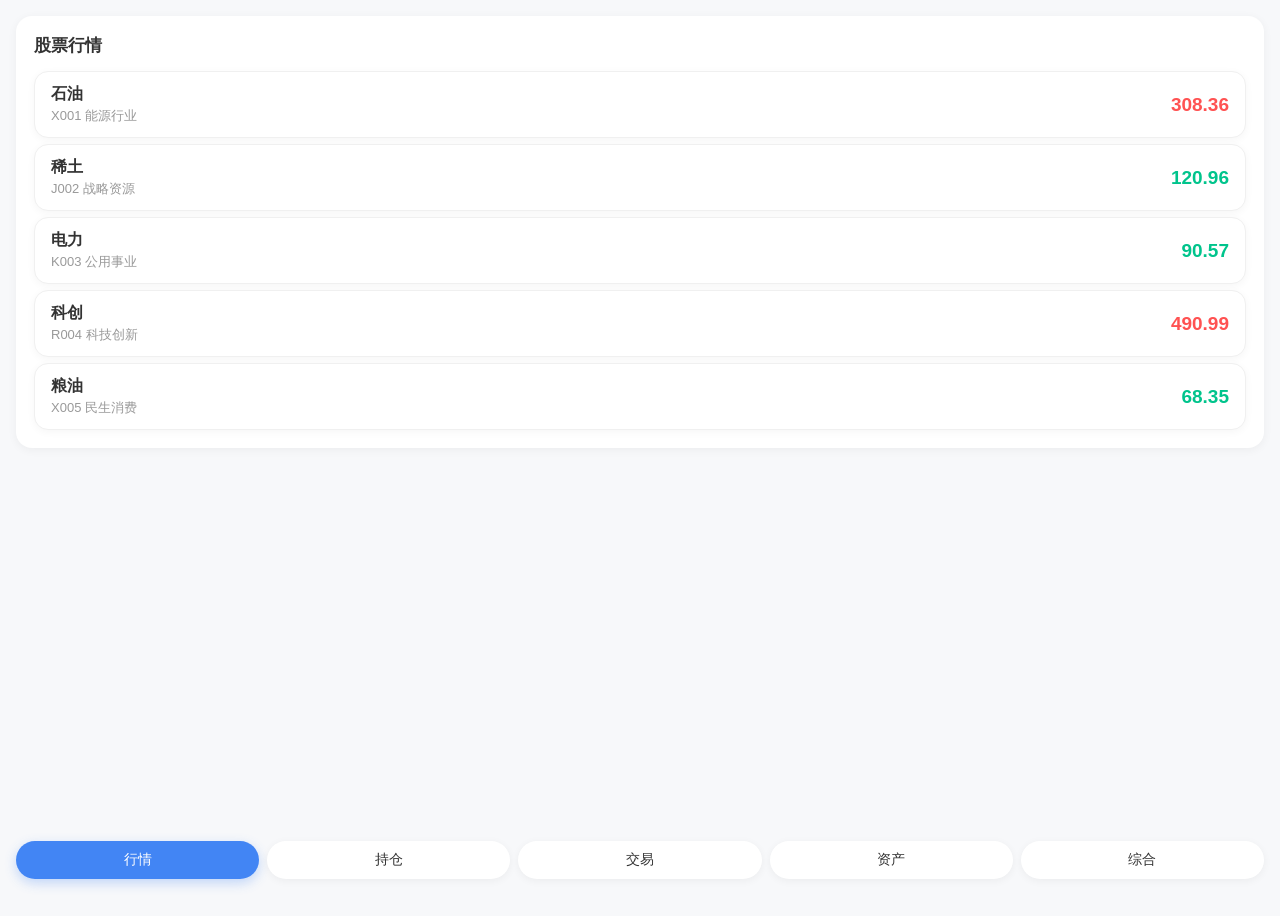
==== game2.html @ 8ae8e082 "Add files via upload" ====
<!DOCTYPE html>
<html lang="zh-CN">
<head>
    <meta charset="UTF-8">
    <meta name="viewport" content="width=device-width, initial-scale=1.0, maximum-scale=1.0, user-scalable=no">
    <title>金融模拟器 · 资产卡片版</title>
    <style>
        /* 全局样式重置和字体设置 */
        * {
            margin: 0;
            padding: 0;
            box-sizing: border-box;
            font-family: -apple-system, BlinkMacSystemFont, "PingFang SC", "Hiragino Sans GB", "Microsoft YaHei", "Segoe UI", Roboto, Helvetica, Arial, sans-serif;
        }

        /* 响应式字体根基：适配手机/平板/PC */
        html {
            font-size: clamp(14px, 3.8vw, 17px);
        }

        body {
            background: #f7f8fa;
            padding-bottom: 80px; /* 为底部导航留出空间 */
            -webkit-text-size-adjust: 100%; /* 防止旋转后字体自动放大 */
            text-size-adjust: 100%;
        }

        /* 页面容器：每个页面默认隐藏，通过active类显示 */
        .page {
            display: none;
            padding: 0;
            min-height: calc(100vh - 80px);
        }
        .page.active {
            display: block;
        }

        /* ---------- 交易页面样式 ---------- */
        .trade-container {
            display: flex;
            flex-direction: column;
            height: 100%;
            position: relative;
        }

        /* 顶部信息栏 */
        .top-bar {
            background: #ffffff;
            padding: 12px 16px;
            border-bottom: 1px solid #f0f0f0;
        }
        .price-row {
            display: flex;
            align-items: baseline;
            gap: 8px;
            margin-bottom: 8px;
        }
        .stock-name {
            font-size: clamp(14px, 4vw, 17px);
            font-weight: 600;
            color: #333;
        }
        .current-price {
            font-size: clamp(22px, 6.5vw, 30px);
            font-weight: 700;
        }
        .up {
            color: #00c48c; /* 上涨绿色 */
        }
        .down {
            color: #ff5252; /* 下跌红色 */
        }
        .change {
            font-size: clamp(16px, 4.5vw, 21px);
            font-weight: 600;
            margin-left: auto;
        }

        /* 2分钟K线切换按钮（圆形） */
        .time-toggle {
            position: absolute;
            top: 70px;
            right: 16px;
            width: 32px;
            height: 32px;
            border-radius: 50%;
            background: #f0f0f0;
            display: flex;
            align-items: center;
            justify-content: center;
            font-size: 11px;
            font-weight: 600;
            color: #333;
            cursor: pointer;
            border: 1px solid #ddd;
            box-shadow: 0 2px 4px rgba(0,0,0,0.1);
            z-index: 30;
        }
        .time-toggle.active {
            background: #4285f4;
            color: white;
            border-color: #4285f4;
        }

        /* K线图表区域 */
        .chart-area {
            flex: 1;
            background: #ffffff;
            padding: 8px 4px 4px 4px;
            min-height: 220px;
            position: relative;
        }
        .price-chart {
            height: 100%;
            width: 100%;
            position: relative;
        }
        .tooltip {
            position: absolute;
            background: rgba(0, 0, 0, 0.85);
            color: #fff;
            padding: 6px 10px;
            border-radius: 6px;
            font-size: 12px;
            pointer-events: none;
            z-index: 20;
            display: none;
            line-height: 1.5;
            white-space: nowrap;
        }

        /* 交易区（按钮、输入等） */
        .trade-area {
            display: flex;
            background: #ffffff;
            border-top: 1px solid #f0f0f0;
        }
        .trade-left {
            flex: 1;
            padding: 16px 12px;
        }

        /* 方向按钮（做多/做空） */
        .direction-buttons {
            display: flex;
            gap: 8px;
            margin-bottom: 16px;
        }
        .dir-btn {
            flex: 1;
            padding: 10px;
            border-radius: 8px;
            border: 1px solid #f0f0f0;
            background: #f7f8fa;
            font-size: clamp(14px, 4vw, 17px);
            font-weight: 600;
            color: #666;
            cursor: pointer;
            transition: 0.2s;
        }
        .dir-btn.active[data-dir="long"] {
            background: #00c48c; /* 做多绿色 */
            color: #ffffff;
            border-color: #00c48c;
        }
        .dir-btn.active[data-dir="short"] {
            background: #ff5252; /* 做空红色 */
            color: #ffffff;
            border-color: #ff5252;
        }

        /* 数量输入行：包含输入卡片和杠杆卡片 */
        .quantity-row {
            display: flex;
            gap: 8px;
            margin-bottom: 6px;
        }
        .input-card, .leverage-card {
            background: #f7f8fa;
            border-radius: 8px;
            padding: 8px 12px;
            border: 1px solid #f0f0f0;
        }
        .input-card {
            flex: 3;
        }
        .leverage-card {
            flex: 1;
            display: flex;
            flex-direction: column;
            align-items: center;
            justify-content: center;
            padding: 6px 8px;
        }
        .quantity-input {
            width: 100%;
            padding: 4px 0;
            border: none;
            background: transparent;
            text-align: center;
            font-size: clamp(14px, 4vw, 17px);
            outline: none;
        }
        .leverage-btn {
            width: 100%;
            text-align: center;
            font-size: clamp(14px, 4vw, 17px);
            font-weight: 600;
            color: #333;
            cursor: pointer;
            padding: 2px 0;
        }
        .leverage-btn:hover {
            background: rgba(0,0,0,0.05);
            border-radius: 4px;
        }
        .leverage-label {
            font-size: clamp(10px, 2.8vw, 13px);
            color: #666;
            margin-top: 2px;
        }

        /* 快速百分比按钮（25%、50%等） */
        .quick-buttons {
            display: flex;
            gap: 8px;
            margin-bottom: 16px;
        }
        .quick-btn {
            flex: 1;
            padding: 8px;
            border-radius: 8px;
            border: 1px solid #f0f0f0;
            background: #f7f8fa;
            font-size: clamp(12px, 3.5vw, 15px);
            color: #666;
            cursor: pointer;
            transition: 0.2s;
        }
        .quick-btn.active[data-percent="25"] {
            background: #4285f4;
            color: white;
            border-color: #4285f4;
        }
        .quick-btn.active[data-percent="50"] {
            background: #ffffb3; /* 浅黄色 */
            color: #333;
            border-color: #ffffb3;
        }
        .quick-btn.active[data-percent="75"] {
            background: #ff9800;
            color: white;
            border-color: #ff9800;
        }
        .quick-btn.active[data-percent="100"] {
            background: #ea4335;
            color: white;
            border-color: #ea4335;
        }

        /* 保证金信息 */
        .margin-info {
            font-size: clamp(12px, 3.5vw, 15px);
            color: #666;
            margin-bottom: 16px;
        }

        /* 可用资金显示 */
        .available-funds {
            font-size: clamp(11px, 3vw, 13px);
            color: #666;
            margin-bottom: 12px;
            margin-top: 0;
        }

        /* 开仓和平仓按钮组 */
        .action-buttons {
            display: flex;
            gap: 8px;
        }
        .open-btn, .close-btn {
            flex: 1;
            padding: 14px;
            border-radius: 8px;
            font-size: clamp(15px, 4.5vw, 19px);
            font-weight: 600;
            cursor: pointer;
            border: none;
        }
        .open-btn {
            background: #ff5252;
            color: #ffffff;
        }
        .close-btn {
            background: #f0f0f0;
            color: #333;
            border: 1px solid #ddd;
        }
        .close-btn:hover {
            background: #e0e0e0;
        }

        /* ---------- 底部导航栏 ---------- */
        .bottom-nav {
            position: fixed;
            bottom: 0; left: 0; right: 0;
            height: 80px;
            background: transparent;
            display: flex;
            justify-content: space-around;
            align-items: center;
            padding: 8px 12px;
            z-index: 999;
        }
        .nav-item {
            font-size: clamp(11px, 3vw, 14px);
            color: #333;
            text-align: center;
            cursor: pointer;
            padding: 10px 12px;
            background: #ffffff;
            border-radius: 20px;
            box-shadow: 0 2px 8px rgba(0, 0, 0, 0.05);
            flex: 1;
            margin: 0 4px;
            transition: all 0.2s;
            font-weight: 500;
            position: relative;
            -webkit-tap-highlight-color: transparent; /* 移除移动端点击高亮 */
        }
        .nav-item:active {
            background: #ffffff;
            color: #333;
            box-shadow: 0 2px 8px rgba(0, 0, 0, 0.1);
        }
        .nav-item.active {
            background: #4285f4;
            color: white;
            box-shadow: 0 4px 12px rgba(66, 133, 244, 0.3);
        }
        .nav-item.active:active {
            background: #4285f4;
            color: white;
        }

        /* 爆仓徽章（红底白字） */
        .liquidation-badge {
            position: absolute;
            top: 0;
            right: 4px;
            background-color: #ff3b30;
            color: white;
            font-size: 10px;
            font-weight: 600;
            min-width: 18px;
            height: 18px;
            border-radius: 18px;
            display: flex;
            align-items: center;
            justify-content: center;
            padding: 0 4px;
            box-shadow: 0 2px 4px rgba(0,0,0,0.2);
            z-index: 1000;
        }

        /* 保证金率（蓝色文字） */
        .margin-rate {
            color: #4285f4;
            font-weight: 600;
        }

        /* 单个平仓按钮（持仓页） */
        .single-close-btn {
            width: 100%;
            padding: 8px;
            margin-top: 8px;
            border-radius: 6px;
            background: #f0f0f0;
            border: 1px solid #ddd;
            font-size: clamp(12px, 3.5vw, 15px);
            font-weight: 500;
            color: #333;
            cursor: pointer;
        }
        .single-close-btn:hover {
            background: #e0e0e0;
        }

        /* ---------- K线图样式 ---------- */
        .candle-up {
            fill: #00c48c; /* 阳线绿色实心 */
            stroke: #00c48c;
            stroke-width: 1;
        }
        .candle-down {
            fill: #ff5252; /* 阴线红色实心 */
            stroke: #ff5252;
            stroke-width: 1;
        }
        .candle-shadow {
            stroke: #666;
            stroke-width: 1;
        }
        .axis-line {
            stroke: #aaa;
            stroke-width: 1;
        }
        .axis-text {
            font-size: 9px;
            fill: #666;
        }
        .current-price-line {
            stroke: #4285f4;
            stroke-width: 1.5;
            stroke-dasharray: 5,3;
        }
        .current-price-label {
            font-size: 10px;
            fill: #4285f4;
            font-weight: 600;
        }

        /* ---------- 通用卡片样式 ---------- */
        .card {
            background: #ffffff;
            border-radius: 16px;
            padding: 18px;
            margin: 12px 16px;
            box-shadow: 0 2px 10px rgba(0, 0, 0, 0.05);
        }
        #page-market .card {
            margin: 16px;
        }

        /* 行情页面股票列表 */
        .stock-stack {
            display: flex;
            flex-direction: column;
            gap: 6px;
        }
        .stock-item-stack {
            width: 100%;
            background: #ffffff;
            border-radius: 14px;
            padding: 12px 16px;
            display: flex;
            justify-content: space-between;
            align-items: center;
            box-shadow: 0 2px 8px rgba(0, 0, 0, 0.04);
            border: 1px solid #f0f0f0;
            cursor: pointer;
        }
        .stock-item-stack.active {
            background: #e8f3ff;
            border-color: #4285f4;
        }
        .stock-info-left {
            display: flex;
            flex-direction: column;
            gap: 2px;
        }
        .stock-name {
            font-size: clamp(13px, 3.8vw, 16px);
            font-weight: 600;
            color: #333;
        }
        .stock-desc {
            font-size: clamp(10px, 2.8vw, 13px);
            color: #999;
        }
        .stock-item-stack.active .stock-name,
        .stock-item-stack.active .stock-desc {
            color: #4285f4;
        }
        .stock-price {
            font-size: clamp(15px, 4.5vw, 19px);
            font-weight: 700;
        }

        /* 通用卡片标题 */
        .card-title {
            font-size: clamp(14px, 4vw, 17px);
            font-weight: 600;
            margin-bottom: 14px;
            color: #333;
        }

        /* 资产页面原有行样式（可能被新布局覆盖，保留兼容） */
        .row {
            display: flex;
            justify-content: space-between;
            margin-bottom: 10px;
        }
        .label {
            color: #666;
            font-size: clamp(12px, 3.5vw, 15px);
        }
        .value {
            font-size: clamp(15px, 4.5vw, 19px);
            font-weight: 700;
            color: #333;
        }

        /* 图表容器 */
        .chart-box {
            height: 180px;
            margin-top: 10px;
            position: relative;
        }

        /* 历史记录条目（持仓页、交易历史） */
        .history-item {
            padding: 12px 0;
            border-bottom: 1px solid #f0f0f0;
            font-size: clamp(12px, 3.5vw, 15px);
        }
        .history-row {
            display: flex;
            justify-content: space-between;
        }
        .chart-line {
            stroke: #4285f4;
            stroke-width: 2;
            fill: none;
        }

        /* ---------- 资产卡片新布局（2x2网格） ---------- */
        .asset-grid {
            display: grid;
            grid-template-columns: 1fr 1fr 1fr;
            gap: 10px;
        }
        .asset-item {
            text-align: center;
        }
        .asset-label {
            font-size: clamp(12px, 3.2vw, 15px);
            color: #666;
            margin-bottom: 4px;
        }
        .asset-amount {
            font-size: clamp(13px, 3.8vw, 17px); /* 默认，下面通过ID单独调整 */
            font-weight: 700;
        }
        /* 单独调整四个数值的字体大小 */
        #total-asset {
            font-size: clamp(15px, 4.5vw, 20px); /* 总资产 */
        }
        #position-profit,
        #available-balance {
            font-size: clamp(12px, 3.5vw, 16px); /* 小值 */
        }

        .top-left {
            text-align: left;
        }
        .top-right {
            text-align: center;
        }
        .bottom-left {
            grid-column: 1 / 2;
            grid-row: 2 / 3;
            text-align: left;
        }
        .bottom-right {
            grid-column: 2 / 3;
            grid-row: 2 / 3;
            text-align: right;
        }

        /* ---------- 综合页面新布局 ---------- */
        #function-main {
            padding: 12px 16px 16px;
        }
        .fn-section-label {
            font-size: clamp(11px, 3vw, 13px);
            font-weight: 600;
            color: #999;
            letter-spacing: 0.05em;
            text-transform: uppercase;
            margin: 16px 0 8px;
        }
        .fn-section-label:first-child {
            margin-top: 4px;
        }
        .fn-row {
            display: grid;
            gap: 10px;
            margin-bottom: 4px;
        }
        .fn-row-2 { grid-template-columns: 1fr 1fr; }
        .fn-row-3 { grid-template-columns: 1fr 1fr 1fr; }
        .fn-row-1 { grid-template-columns: 1fr; }

        .fn-card {
            background: #ffffff;
            border-radius: 14px;
            padding: 14px 10px 12px;
            text-align: center;
            border: 1px solid #f0f0f0;
            cursor: pointer;
            transition: all 0.18s;
            box-shadow: 0 2px 8px rgba(0,0,0,0.04);
        }
        .fn-card:active {
            transform: scale(0.96);
            box-shadow: 0 1px 4px rgba(0,0,0,0.08);
        }
        .fn-card-wide {
            padding: 16px 14px;
        }
        .fn-card-dev {
            opacity: 0.45;
        }
        .fn-icon {
            font-size: clamp(22px, 6vw, 28px);
            margin-bottom: 6px;
            line-height: 1;
        }
        .fn-card-wide .fn-icon {
            font-size: clamp(26px, 7vw, 32px);
            margin-bottom: 8px;
        }
        .fn-name {
            font-size: clamp(12px, 3.5vw, 15px);
            font-weight: 700;
            color: #222;
            margin-bottom: 3px;
        }
        .fn-card-wide .fn-name {
            font-size: clamp(14px, 4vw, 17px);
        }
        .fn-desc {
            font-size: clamp(10px, 2.6vw, 12px);
            color: #aaa;
            line-height: 1.3;
        }
        .fn-card-wide .fn-desc {
            font-size: clamp(11px, 2.8vw, 13px);
        }

        /* 子页面通用 */
        .sub-page {
            animation: fadeIn 0.18s ease;
        }
        @keyframes fadeIn {
            from { opacity: 0; transform: translateY(6px); }
            to   { opacity: 1; transform: translateY(0); }
        }
        .sub-header {
            display: flex;
            align-items: center;
            padding: 14px 16px 12px;
            border-bottom: 1px solid #f0f0f0;
            background: #fff;
            position: sticky;
            top: 0;
            z-index: 10;
        }
        .back-btn {
            background: #f7f8fa;
            border: 1px solid #e8e8e8;
            border-radius: 20px;
            padding: 6px 14px;
            font-size: clamp(12px, 3.2vw, 14px);
            color: #444;
            cursor: pointer;
            margin-right: 12px;
            white-space: nowrap;
        }
        .sub-title {
            font-size: clamp(14px, 4vw, 17px);
            font-weight: 700;
            color: #222;
        }

        /* ---------- 止盈止损订单列表 ---------- */
        .sl-order-item {
            padding: 12px 0;
            border-bottom: 1px solid #f5f5f5;
            font-size: clamp(12px, 3.2vw, 14px);
        }
        .sl-order-item:last-child { border-bottom: none; }

        /* ---------- 成就列表 ---------- */
        .achievement-item {
            display: flex;
            align-items: center;
            gap: 14px;
            padding: 14px 16px;
            background: #fff;
            border-radius: 14px;
            margin-bottom: 10px;
            box-shadow: 0 2px 8px rgba(0,0,0,0.04);
            border: 1px solid #f0f0f0;
        }
        .achievement-item.unlocked {
            border-color: #ffd700;
            background: linear-gradient(135deg, #fffdf0 0%, #fff 100%);
        }
        .achievement-icon {
            font-size: clamp(26px, 7vw, 32px);
            flex-shrink: 0;
            filter: grayscale(1);
            opacity: 0.35;
        }
        .achievement-item.unlocked .achievement-icon {
            filter: none;
            opacity: 1;
        }
        .achievement-info { flex: 1; min-width: 0; }
        .achievement-name {
            font-size: clamp(13px, 3.8vw, 16px);
            font-weight: 700;
            color: #333;
            margin-bottom: 3px;
        }
        .achievement-item.unlocked .achievement-name { color: #b8860b; }
        .achievement-desc {
            font-size: clamp(11px, 2.8vw, 13px);
            color: #999;
        }
        .achievement-badge {
            font-size: clamp(10px, 2.6vw, 12px);
            padding: 3px 8px;
            border-radius: 20px;
            background: #f0f0f0;
            color: #999;
            white-space: nowrap;
            flex-shrink: 0;
        }
        .achievement-item.unlocked .achievement-badge {
            background: #ffd700;
            color: #7a5a00;
        }

        /* ---------- 里程碑列表 ---------- */
        .milestone-item {
            display: flex;
            justify-content: space-between;
            align-items: center;
            padding: 10px 0;
            border-bottom: 1px solid #f5f5f5;
            font-size: clamp(12px, 3.2vw, 14px);
        }
        .milestone-item:last-child { border-bottom: none; }

        /* ---------- 房产卡片样式 ---------- */
        .property-cards {
            display: flex;
            flex-wrap: wrap;
            gap: 12px;
            justify-content: center;
        }
        .property-card {
            background: #ffffff;
            border-radius: 16px;
            padding: 16px;
            box-shadow: 0 2px 10px rgba(0, 0, 0, 0.05);
            flex: 1 1 200px;
            min-width: 180px;
            border: 1px solid #f0f0f0;
        }
        .property-name {
            font-size: clamp(15px, 4.2vw, 18px);
            font-weight: 600;
            margin-bottom: 8px;
        }
        .property-price {
            font-size: clamp(13px, 3.8vw, 16px);
            color: #333;
            margin-bottom: 4px;
        }
        .property-down {
            font-size: clamp(12px, 3.2vw, 14px);
            color: #666;
            margin-bottom: 8px;
        }
        .property-detail {
            font-size: clamp(11px, 2.8vw, 13px);
            color: #999;
            margin-bottom: 12px;
        }
        .property-buttons {
            display: flex;
            gap: 8px;
            margin-top: 8px;
            flex-wrap: wrap;
        }
        .btn {
            padding: 8px 12px;
            border-radius: 8px;
            border: none;
            font-size: clamp(12px, 3.5vw, 15px);
            font-weight: 500;
            cursor: pointer;
            background: #f0f0f0;
            color: #333;
            flex: 1 1 auto;
        }
        .btn-primary {
            background: #4285f4;
            color: white;
        }
        .btn-success {
            background: #00c48c;
            color: white;
        }
        .btn-warning {
            background: #ff9800;
            color: white;
        }
        .btn-danger {
            background: #ff5252;
            color: white;
        }
        .btn:disabled {
            opacity: 0.5;
            cursor: not-allowed;
        }
        .status-text {
            font-size: 12px;
            margin-top: 8px;
            padding: 4px 0;
        }
        .overdue-badge {
            color: #ff5252;
            font-weight: 600;
        }

        /* 兑换码样式 */
        .redeem-container {
            padding: 20px;
            text-align: center;
        }
        .redeem-input {
            width: 100%;
            max-width: 300px;
            padding: 12px;
            margin: 10px auto;
            border: 1px solid #f0f0f0;
            border-radius: 8px;
            font-size: clamp(14px, 4vw, 17px);
        }
        .redeem-button {
            padding: 12px 24px;
            background: #4285f4;
            color: white;
            border: none;
            border-radius: 8px;
            font-size: clamp(14px, 4vw, 17px);
            cursor: pointer;
        }
        .redeem-message {
            margin-top: 16px;
            font-size: clamp(12px, 3.2vw, 15px);
            min-height: 20px;
        }


        .news-item {
            padding: 12px 0;
            border-bottom: 1px solid #f5f5f5;
        }
        .news-item:last-child { border-bottom: none; }
        .news-tag {
            display: inline-block;
            padding: 2px 8px;
            border-radius: 10px;
            font-size: clamp(10px,2.6vw,12px);
            font-weight: 600;
            margin-right: 6px;
        }
        .news-tag-bull { background:#e6f9f1; color:#00a870; }
        .news-tag-bear { background:#fff0f0; color:#ff3b30; }
        .news-tag-swan { background:#1a1a2e; color:#e0c060; }

        /* ---------- 内幕消息 ---------- */
        /* ---------- 贷款选项 ---------- */
        .loan-option {
            display:flex;
            justify-content:space-between;
            align-items:center;
            background:#f7f8fa;
            border:1px solid #f0f0f0;
            border-radius:12px;
            padding:12px 14px;
        }

        @keyframes futBlink { from{opacity:1} to{opacity:0.3} }
    </style>
</head>
<body>

<!-- ==================== 行情页面 ==================== -->
<div class="page active" id="page-market">
    <div class="card">
        <div class="card-title">股票行情</div>
        <div class="stock-stack" id="stock-list"></div> <!-- 动态填充股票列表 -->
    </div>
</div>

<!-- ==================== 交易页面 ==================== -->
<div class="page" id="page-trade">
    <div class="trade-container">
        <div class="top-bar">
            <div class="price-row">
                <span class="stock-name" id="trade-stock-name">星途科技</span>
                <span class="current-price" id="trade-current-price" style="font-size:clamp(14px,4vw,18px);">868.88</span>
                <span class="change" id="trade-change">-0.00%</span>
            </div>

            <div class="time-toggle" id="time-toggle">2m</div>
        </div>
        <div class="chart-area" style="position:relative;">
            <div class="price-chart">
                <svg width="100%" height="100%" viewBox="0 0 380 220" preserveAspectRatio="none">
                    <g id="candles"></g>
                </svg>
                <div class="tooltip" id="tooltip"></div>
            </div>
            <div id="danmu-layer" style="position:absolute;top:0;left:0;width:100%;height:100%;overflow:hidden;pointer-events:none;z-index:15;"></div>
        </div>
        <div class="trade-area">
            <div class="trade-left">
                <!-- 三个 Tab -->
                <div style="display:flex;gap:0;margin-bottom:12px;background:#f7f8fa;border-radius:10px;padding:3px;">
                    <div class="order-tab active" data-tab="market" style="flex:1;text-align:center;padding:7px 4px;border-radius:8px;font-size:clamp(12px,3.2vw,14px);font-weight:600;color:#888;cursor:pointer;">现价单</div>
                    <div class="order-tab" data-tab="limit" style="flex:1;text-align:center;padding:7px 4px;border-radius:8px;font-size:clamp(12px,3.2vw,14px);font-weight:600;color:#888;cursor:pointer;">限价单</div>
                    <div class="order-tab" data-tab="futures" style="flex:1;text-align:center;padding:7px 4px;border-radius:8px;font-size:clamp(12px,3.2vw,14px);font-weight:600;color:#888;cursor:pointer;">期货合约</div>
                </div>

                <!-- 现价单（现货）面板 -->
                <div class="order-panel" id="panel-market">
                    <div class="available-funds">可用资金: <span id="available-funds">10000.00</span></div>
                    <div class="available-funds" style="margin-top:2px;">持有: <span id="spot-holding">0</span> 股 &nbsp;|&nbsp; 均价: <span id="spot-avg-price">--</span></div>
                    <div class="quantity-row" style="margin-top:8px;">
                        <div class="input-card" style="flex:1;"><input type="number" class="quantity-input" id="quantity-input" value="1" min="1" placeholder="股数"></div>
                    </div>
                    <div class="quick-buttons">
                        <button class="quick-btn" data-percent="25">25%</button>
                        <button class="quick-btn" data-percent="50">50%</button>
                        <button class="quick-btn" data-percent="75">75%</button>
                        <button class="quick-btn" data-percent="100">100%</button>
                    </div>
                    <div class="margin-info" id="spot-cost-row">预计花费 <span id="margin-amount">0.00</span> / 共 <span id="total-amount">0</span> 股</div>
                    <button class="open-btn" id="open-position-btn" style="width:100%;background:#00c48c;margin-top:6px;">买入</button>
                    <button id="one-click-sell-btn" class="open-btn" style="width:100%;background:#ff5252;margin-top:6px;">一键清仓（当前股票）</button>
                    <button id="dir-long" style="display:none;"></button>
                    <button id="dir-short" style="display:none;"></button>
                    <button id="close-position-btn" style="display:none;"></button>
                </div>

                <!-- 限价单面板 -->
                <div class="order-panel" id="panel-limit" style="display:none;">
                    <div style="font-size:clamp(11px,2.8vw,13px);color:#888;margin-bottom:4px;">触发价格 <span style="color:#4285f4;">（点击输入框自动填入当前价）</span></div>
                    <input type="number" id="lmt-price" placeholder="点击自动填入当前价" readonly style="width:100%;padding:10px;border-radius:8px;border:2px solid #4285f4;background:#f0f4ff;font-size:clamp(13px,3.5vw,15px);outline:none;margin-bottom:10px;cursor:pointer;-webkit-user-select:none;user-select:none;">
                    <div style="font-size:clamp(11px,2.8vw,13px);color:#888;margin-bottom:4px;">数量</div>
                    <div class="quantity-row" style="margin-bottom:6px;">
                        <div class="input-card" style="flex:1;"><input type="number" id="lmt-qty" value="1" min="1" class="quantity-input"></div>
                    </div>
                    <div class="quick-buttons" style="margin-bottom:10px;">
                        <button class="quick-btn lmt-pct" data-pct="25" data-percent="25">25%</button>
                        <button class="quick-btn lmt-pct" data-pct="50" data-percent="50">50%</button>
                        <button class="quick-btn lmt-pct" data-pct="75" data-percent="75">75%</button>
                        <button class="quick-btn lmt-pct" data-pct="100" data-percent="100">100%</button>
                    </div>
                    <div class="available-funds" style="margin-bottom:8px;">可用资金: <span id="lmt-available">--</span></div>
                    <button id="lmt-place-btn" class="open-btn" style="width:100%;background:#4285f4;margin-bottom:12px;">挂单买入</button>
                    <div style="font-size:clamp(12px,3.2vw,14px);font-weight:600;margin-bottom:8px;">当前挂单</div>
                    <div id="lmt-order-list" style="font-size:clamp(11px,3vw,13px);color:#999;text-align:center;padding:6px;">暂无挂单</div>
                    <span id="lmt-cur-price" style="display:none;"></span>
                    <button id="lmt-long" style="display:none;"></button>
                    <button id="lmt-short" style="display:none;"></button>
                </div>

                <!-- 期货合约面板 -->
                <div class="order-panel" id="panel-futures" style="display:none;">
                    <div class="direction-buttons">
                        <button class="dir-btn active" id="fut-long">做多合约</button>
                        <button class="dir-btn" id="fut-short">做空合约</button>
                    </div>
                    <div class="quantity-row" style="margin-top:8px;">
                        <div class="input-card" style="flex:3;"><input type="number" class="quantity-input" id="fut-qty" value="1" min="1"></div>
                        <div class="leverage-card" style="flex:1;">
                            <div id="fut-lev-btn" class="leverage-btn">1x</div>
                            <div class="leverage-label">杠杆</div>
                        </div>
                    </div>
                    <div class="quick-buttons" style="margin:8px 0;">
                        <button class="quick-btn fut-pct" data-percent="25" data-pct="25">25%</button>
                        <button class="quick-btn fut-pct" data-percent="50" data-pct="50">50%</button>
                        <button class="quick-btn fut-pct" data-percent="75" data-pct="75">75%</button>
                        <button class="quick-btn fut-pct" data-percent="100" data-pct="100">100%</button>
                    </div>
                    <div class="available-funds">可用资金: <span id="fut-cash">10000.00</span></div>
                    <button id="fut-open-btn" class="open-btn" style="width:100%;margin-top:4px;">开多合约</button>
                    <button id="one-click-close-btn" class="open-btn" style="width:100%;background:#ff5252;margin-top:6px;">一键平仓（全部期货）</button>
                    <div id="fut-list" style="display:none;"></div>
                </div>

            </div>
        </div>
    </div>
</div>

<!-- ==================== 持仓页面 ==================== -->
<div class="page" id="page-position">
    <div class="card">
        <div class="card-title">我的持仓</div>
        <div id="position-list"></div> <!-- 动态显示持仓列表 -->
    </div>
</div>

<!-- ==================== 资产页面 ==================== -->
<div class="page" id="page-asset">
    <!-- 新设计的资产卡片，采用2x2网格 -->
    <div class="card" style="padding: 20px;">
        <div style="display:flex;gap:0;align-items:stretch;">
            <!-- 左侧：总资产 + 持仓盈亏 -->
            <div style="flex:1;display:flex;flex-direction:column;gap:14px;">
                <div>
                    <div class="asset-label">总资产 ></div>
                    <div class="asset-amount" id="total-asset">10000.00</div>
                </div>
                <div>
                    <div class="asset-label">持仓盈亏</div>
                    <div class="asset-amount" id="position-profit">0.00</div>
                </div>
            </div>
            <!-- 分隔线 -->
            <div style="width:1px;background:#f0f0f0;margin:0 14px;"></div>
            <!-- 右侧：手续费等级 + 可用余额 -->
            <div style="flex:0 0 auto;display:flex;flex-direction:column;gap:14px;text-align:right;min-width:90px;">
                <div>
                    <div class="asset-label">手续费等级</div>
                    <div style="font-weight:700;font-size:clamp(15px,4vw,19px);" id="commission-badge">普通</div>
                    <div style="font-size:clamp(10px,2.6vw,12px);color:#aaa;margin-top:1px;">费率 <span id="commission-rate">1.0%</span></div>
                </div>
                <div>
                    <div class="asset-label">可用余额</div>
                    <div class="asset-amount" id="available-balance">10000.00</div>
                </div>
            </div>
        </div>
    </div>
    <!-- 收益趋势图表卡片 -->
    <div class="card">
        <div class="card-title">收益趋势</div>
        <div class="chart-box">
            <svg width="100%" height="100%" viewBox="0 0 320 180" id="profit-svg"></svg>
        </div>
    </div>
    <!-- 交易历史卡片 -->
    <div class="card">
        <div class="card-title">交易历史</div>
        <div id="trade-history-list"></div>
    </div>
</div>

<!-- ==================== 综合页面 ==================== -->
<div class="page" id="page-history">

    <!-- 主功能网格（初始显示） -->
    <div id="function-main">
        <!-- 投资理财 分区 -->
        <div class="fn-section-label">投资理财</div>
        <div class="fn-row fn-row-2">
            <div class="fn-card fn-card-wide" data-function="property">
                <div class="fn-icon">🏠</div>
                <div class="fn-name">房产投资</div>
                <div class="fn-desc">买房收租 / 分期购置</div>
            </div>
            <div class="fn-card fn-card-wide" data-function="fund">
                <div class="fn-icon">📈</div>
                <div class="fn-name">基金</div>
                <div class="fn-desc">商业基金 · 公益捐赠</div>
            </div>
        </div>
        <div class="fn-row fn-row-2">
            <div class="fn-card fn-card-wide" data-function="loan"><div class="fn-icon">🏦</div><div class="fn-name">银行贷款</div><div class="fn-desc">借钱放大仓位</div></div>
            <div class="fn-card fn-card-wide" data-function="ipo" id="ipo-fn-card"><div class="fn-icon">🚀</div><div class="fn-name">IPO申购</div><div class="fn-desc" id="ipo-fn-desc">暂无新股发行</div></div>
        </div>

        <!-- 风险管理 分区 -->
        <div class="fn-section-label">风险管理</div>
        <div class="fn-row fn-row-2">
            <div class="fn-card fn-card-wide" data-function="sl">
                <div class="fn-icon">🎯</div>
                <div class="fn-name">止盈止损</div>
                <div class="fn-desc">全仓自动触发平仓</div>
            </div>
            <div class="fn-card fn-card-wide" data-function="vip">
                <div class="fn-icon">👑</div>
                <div class="fn-name">贵宾服务</div>
                <div class="fn-desc">银行VIP · 专属福利</div>
            </div>
        </div>

        <!-- 娱乐玩法 分区 -->
        <div class="fn-section-label">娱乐玩法</div>
        <div class="fn-row fn-row-4" style="grid-template-columns:1fr 1fr 1fr 1fr;">
            <div class="fn-card" data-function="gamble"><div class="fn-icon">🎲</div><div class="fn-name">赌石</div></div>
            <div class="fn-card" data-function="warehouse"><div class="fn-icon">📦</div><div class="fn-name">仓库</div></div>
            <div class="fn-card" data-function="achievement"><div class="fn-icon">🏆</div><div class="fn-name">成就</div></div>
            <div class="fn-card" data-function="auction"><div class="fn-icon">🔨</div><div class="fn-name">拍卖行</div></div>
        </div>

        <!-- 账户管理 分区 -->
        <div class="fn-section-label">账户管理</div>
        <div class="fn-row fn-row-3">
            <div class="fn-card" data-function="redeem"><div class="fn-icon">🎁</div><div class="fn-name">兑换码</div><div class="fn-desc">输入领奖励</div></div>
            <div class="fn-card" data-function="leaderboard"><div class="fn-icon">📊</div><div class="fn-name">历史峰值</div><div class="fn-desc">最佳记录</div></div>
            <div class="fn-card" data-function="settings"><div class="fn-icon">⚙️</div><div class="fn-name">设置</div><div class="fn-desc">存档 / 读档</div></div>
        </div>
    </div>

    <!-- ===== 子页面们 ===== -->

    <!-- 房产子界面 -->
    <div id="property-subpage" class="sub-page" style="display: none;">
        <div class="sub-header">
            <button id="back-to-functions-property" class="back-btn">← 返回</button>
            <span class="sub-title">🏠 房产投资</span>
        </div>
        <div id="property-content"></div>
    </div>

    <!-- 兑换码子界面 -->
    <div id="redeem-subpage" class="sub-page" style="display: none;">
        <div class="sub-header">
            <button id="back-to-functions-redeem" class="back-btn">← 返回</button>
            <span class="sub-title">🎁 兑换码</span>
        </div>
        <div class="redeem-container">
            <input type="text" id="redeem-code-input" class="redeem-input" placeholder="请输入兑换码">
            <br>
            <button id="redeem-button" class="redeem-button">兑 换</button>
            <div id="redeem-message" class="redeem-message"></div>
        </div>
    </div>

    <!-- 仓库子界面 -->
    <div id="warehouse-subpage" class="sub-page" style="display: none;">
        <div class="sub-header">
            <button id="back-to-functions-warehouse" class="back-btn">← 返回</button>
            <span class="sub-title">📦 仓库</span>
        </div>
        <div id="warehouse-content" style="padding:12px 16px;"></div>
    </div>

    <!-- 设置子界面 -->
    <div id="settings-subpage" class="sub-page" style="display:none;">
        <div class="sub-header">
            <button id="back-to-functions-settings" class="back-btn">← 返回</button>
            <span class="sub-title">⚙️ 设置</span>
        </div>
        <div style="padding:12px 16px;">
            <div class="card">
                <div class="card-title">存档管理</div>
                <button id="save-btn" class="btn btn-primary" style="width:100%;margin-bottom:10px;padding:12px;">💾 手动存档</button>
                <button id="load-btn" class="btn btn-danger" style="width:100%;margin-bottom:10px;padding:12px;">📂 读取存档</button>
                <button id="clear-save-btn" class="btn" style="width:100%;padding:12px;background:#fff3f3;color:#ff5252;border:1.5px solid #ff5252;font-weight:600;">🗑️ 清除存档</button>
                <div id="save-msg" style="margin-top:10px;font-size:14px;color:#888;text-align:center;"></div>
                <div style="margin-top:12px;font-size:12px;color:#aaa;text-align:center;">游戏每60秒自动存档一次</div>
            </div>
        </div>
    </div>

    <!-- 富豪排名子界面 -->
    <div id="ranking-subpage" class="sub-page" style="display:none;">
        <div class="sub-header">
            <button id="back-to-functions-ranking" class="back-btn">← 返回</button>
            <span class="sub-title">🥇 富豪排名</span>
        </div>
        <div style="padding:12px 16px;"><div class="card"><div class="card-title">实时资产榜</div><div id="ranking-list"></div></div></div>
    </div>

    <!-- 拍卖行子界面 -->
    <div id="auction-subpage" class="sub-page" style="display:none;">
        <div class="sub-header">
            <button id="back-to-functions-auction" class="back-btn">← 返回</button>
            <span class="sub-title">🔨 拍卖行</span>
        </div>
        <div style="padding:12px 16px;" id="auction-content"></div>
    </div>

    <!-- 基金子界面 -->
    <div id="fund-subpage" class="sub-page" style="display:none;">
        <div class="sub-header">
            <button id="back-to-functions-fund" class="back-btn">← 返回</button>
            <span class="sub-title">📈 基金</span>
        </div>
        <div style="padding:12px 16px;" id="fund-content"></div>
    </div>

    <!-- 贵宾服务子界面 -->
    <div id="vip-subpage" class="sub-page" style="display:none;">
        <div class="sub-header">
            <button id="back-to-functions-vip" class="back-btn">← 返回</button>
            <span class="sub-title">👑 贵宾服务</span>
        </div>
        <div style="padding:12px 16px;" id="vip-content"></div>
    </div>

    <!-- 赌石子界面 -->
    <div id="gamble-subpage" class="sub-page" style="display: none;">
        <div class="sub-header">
            <button id="back-to-functions-gamble" class="back-btn">← 返回</button>
            <span class="sub-title">🎲 赌石</span>
        </div>
        <div style="display: flex; gap: 10px; flex-wrap: wrap; justify-content: center; margin-bottom: 16px; padding: 0 16px;">
            <div class="property-card" style="flex:1; min-width:140px;">
                <div class="property-name">破裂原石</div>
                <div style="font-size:clamp(12px,3.2vw,14px); color:#333; margin-bottom:4px;">价格: ¥1,000</div>
                <div style="font-size:clamp(10px,2.8vw,12px); color:#666; line-height:1.6;">
                    废料 70% | 普通玉 25%<br>冰种 4% | 帝王绿 1%
                </div>
            </div>
            <div class="property-card" style="flex:1; min-width:140px;">
                <div class="property-name">小缝原石</div>
                <div style="font-size:clamp(12px,3.2vw,14px); color:#333; margin-bottom:4px;">价格: ¥10,000</div>
                <div style="font-size:clamp(10px,2.8vw,12px); color:#666; line-height:1.6;">
                    废料 60% | 普通玉 25%<br>冰种 12% | 帝王绿 2.5% | 传说 0.5%
                </div>
            </div>
            <div class="property-card" style="flex:1; min-width:140px;">
                <div class="property-name">完好原石</div>
                <div style="font-size:clamp(12px,3.2vw,14px); color:#333; margin-bottom:4px;">价格: ¥100,000</div>
                <div style="font-size:clamp(10px,2.8vw,12px); color:#666; line-height:1.6;">
                    废料 50% | 普通玉 40%<br>冰种 8% | 帝王绿 1.5% | 传说 0.5%
                </div>
            </div>
        </div>
        <div class="card" style="margin:0 16px 16px; padding:16px;">
            <div style="font-weight:600; margin-bottom:12px; font-size:clamp(13px,3.8vw,16px);">我的原石</div>
            <div id="gamble-stock"></div>
        </div>
    </div>

    <!-- 止盈止损子界面 -->
    <div id="sl-subpage" class="sub-page" style="display: none;">
        <div class="sub-header">
            <button id="back-to-functions-sl" class="back-btn">← 返回</button>
            <span class="sub-title">🎯 止盈止损</span>
        </div>
        <div style="padding: 0 16px 16px;">
            <div class="card" style="margin:0 0 12px;">
                <div class="card-title">设置条件单</div>
                <div style="margin-bottom:6px;padding:8px 10px;background:#f7f8fa;border-radius:8px;">
                    <span style="font-size:clamp(11px,3vw,13px);color:#888;">📌 条件单将自动应用到所有持仓</span>
                </div>
                <div style="margin-bottom:12px;">
                    <!-- 止盈滑动条 -->
                    <div style="margin-bottom:10px;">
                        <div style="display:flex;justify-content:space-between;font-size:clamp(12px,3.2vw,14px);margin-bottom:4px;">
                            <span style="color:#00c48c;font-weight:600;">止盈价格</span>
                            <span id="sl-tp-label" style="color:#00c48c;font-weight:700;">未设置</span>
                        </div>
                        <input type="range" id="sl-tp-input" min="0" max="200" step="1" value="0"
                            style="width:100%;accent-color:#00c48c;cursor:pointer;"
                            oninput="(function(el){var v=parseFloat(el.dataset.base||0)*(1+parseInt(el.value)/100);var lbl=document.getElementById('sl-tp-label');if(parseInt(el.value)===0){lbl.textContent='未设置';el.dataset.active='0';}else{lbl.textContent='¥'+v.toFixed(2)+' (+'+el.value+'%)';el.dataset.active='1';}}).call(this,this)">
                    </div>
                    <!-- 止损滑动条 -->
                    <div>
                        <div style="display:flex;justify-content:space-between;font-size:clamp(12px,3.2vw,14px);margin-bottom:4px;">
                            <span style="color:#ff5252;font-weight:600;">止损价格</span>
                            <span id="sl-sl-label" style="color:#ff5252;font-weight:700;">未设置</span>
                        </div>
                        <input type="range" id="sl-sl-input" min="0" max="90" step="1" value="0"
                            style="width:100%;accent-color:#ff5252;cursor:pointer;"
                            oninput="(function(el){var v=parseFloat(el.dataset.base||0)*(1-parseInt(el.value)/100);var lbl=document.getElementById('sl-sl-label');if(parseInt(el.value)===0){lbl.textContent='未设置';el.dataset.active='0';}else{lbl.textContent='¥'+v.toFixed(2)+' (-'+el.value+'%)';el.dataset.active='1';}}).call(this,this)">
                    </div>
                </div>
                <button id="sl-set-btn" class="btn btn-primary" style="width:100%;padding:12px;font-size:clamp(14px,4vw,16px);">设置条件单</button>
            </div>
            <div class="card" style="margin:0;">
                <div class="card-title">当前条件单</div>
                <div id="sl-order-list"><div style="color:#999;text-align:center;padding:16px;font-size:clamp(12px,3.2vw,14px);">暂无条件单</div></div>
            </div>
        </div>
    </div>

    <!-- 成就子界面 -->
    <div id="achievement-subpage" class="sub-page" style="display: none;">
        <div class="sub-header">
            <button id="back-to-functions-achievement" class="back-btn">← 返回</button>
            <span class="sub-title">🏆 成就系统</span>
        </div>
        <div style="padding: 0 16px 16px;">
            <div id="achievement-list"></div>
        </div>
    </div>

    <!-- 历史峰值子界面 -->
    <div id="leaderboard-subpage" class="sub-page" style="display: none;">
        <div class="sub-header">
            <button id="back-to-functions-leaderboard" class="back-btn">← 返回</button>
            <span class="sub-title">📊 历史峰值</span>
        </div>
        <div style="padding: 0 16px 16px;">
            <div class="card" style="margin:0 0 12px;">
                <div style="text-align:center;padding:8px 0;">
                    <div style="font-size:clamp(12px,3.2vw,14px);color:#666;margin-bottom:6px;">历史最高资产</div>
                    <div id="peak-value" style="font-size:clamp(26px,7vw,32px);font-weight:700;color:#4285f4;">--</div>
                    <div id="peak-time" style="font-size:clamp(11px,3vw,13px);color:#999;margin-top:4px;"></div>
                </div>
            </div>
            <div class="card" style="margin:0 0 12px;">
                <div style="display:flex;justify-content:space-between;align-items:center;">
                    <div style="text-align:center;flex:1;">
                        <div style="font-size:clamp(11px,3vw,13px);color:#666;margin-bottom:4px;">当前总资产</div>
                        <div id="lb-current" style="font-size:clamp(16px,4.5vw,20px);font-weight:700;color:#333;">--</div>
                    </div>
                    <div style="width:1px;height:40px;background:#f0f0f0;"></div>
                    <div style="text-align:center;flex:1;">
                        <div style="font-size:clamp(11px,3vw,13px);color:#666;margin-bottom:4px;">距峰值回撤</div>
                        <div id="lb-drawdown" style="font-size:clamp(16px,4.5vw,20px);font-weight:700;color:#ff5252;">--</div>
                    </div>
                    <div style="width:1px;height:40px;background:#f0f0f0;"></div>
                    <div style="text-align:center;flex:1;">
                        <div style="font-size:clamp(11px,3vw,13px);color:#666;margin-bottom:4px;">总盈亏</div>
                        <div id="lb-total-pl" style="font-size:clamp(16px,4.5vw,20px);font-weight:700;">--</div>
                    </div>
                </div>
            </div>
            <div class="card" style="margin:0;">
                <div class="card-title">历史里程碑</div>
                <div id="milestone-list"><div style="color:#999;text-align:center;padding:16px;font-size:clamp(12px,3.2vw,14px);">暂无里程碑</div></div>
            </div>
        </div>
    </div>


    <!-- 内幕消息子界面 -->

    <!-- IPO申购子界面 -->
    <div id="ipo-subpage" class="sub-page" style="display:none;">
        <div class="sub-header">
            <button id="back-to-functions-ipo" class="back-btn">← 返回</button>
            <span class="sub-title">🚀 IPO新股申购</span>
        </div>
        <div style="padding:0 16px 16px;">
            <div class="card" style="margin:0 0 12px;" id="ipo-issue-card">
                <div style="color:#999;text-align:center;padding:24px;font-size:14px;">暂无新股发行</div>
            </div>
            <div class="card" style="margin:0;">
                <div class="card-title">申购记录</div>
                <div id="ipo-history-list"><div style="color:#999;text-align:center;padding:16px;font-size:clamp(12px,3.2vw,14px);">暂无申购记录</div></div>
            </div>
        </div>
    </div>

    <!-- 银行贷款子界面 -->
    <div id="loan-subpage" class="sub-page" style="display:none;">
        <div class="sub-header">
            <button id="back-to-functions-loan" class="back-btn">← 返回</button>
            <span class="sub-title">🏦 银行贷款</span>
        </div>
        <div style="padding:0 16px 16px;">
            <div class="card" style="margin:0 0 12px;">
                <div class="card-title">当前债务</div>
                <div style="display:flex;justify-content:space-between;align-items:center;margin-bottom:8px;">
                    <span style="font-size:clamp(12px,3.2vw,14px);color:#666;">未还本金</span>
                    <span id="loan-balance-display" style="font-size:clamp(18px,5vw,22px);font-weight:700;color:#ff5252;">¥0</span>
                </div>
                <div style="display:flex;justify-content:space-between;align-items:center;">
                    <span style="font-size:clamp(12px,3.2vw,14px);color:#666;">累计利息 (年化12%)</span>
                    <span id="loan-interest-display" style="font-size:clamp(14px,4vw,17px);font-weight:600;color:#ff9800;">¥0</span>
                </div>
            </div>
            <div class="card" style="margin:0 0 12px;">
                <div class="card-title">申请贷款</div>
                <div style="display:flex;flex-direction:column;gap:10px;" id="loan-options"></div>
            </div>
            <div class="card" style="margin:0;">
                <div class="card-title">还款</div>
                <div style="margin-bottom:8px;">
                    <div style="display:flex;justify-content:space-between;font-size:clamp(11px,3vw,13px);color:#555;margin-bottom:4px;">
                        <span>还款金额</span>
                        <span id="repay-slider-label" style="font-weight:700;color:#ff5252;">¥0</span>
                    </div>
                    <input type="range" id="loan-repay-slider" min="0" max="100" step="1" value="100"
                        style="width:100%;accent-color:#ff5252;cursor:pointer;margin-bottom:8px;"
                        oninput="(function(el){var pct=el.value;var bal=window._loanBalance||0;var cash=window._gameCash2||0;var maxPay=Math.min(bal,cash);var amt=Math.round(maxPay*pct/100);document.getElementById('repay-slider-label').textContent='¥'+amt.toLocaleString()+'('+pct+'%)';el.dataset.amount=amt;}).call(this,this)">
                </div>
                <div style="display:flex;gap:8px;">
                    <button id="loan-repay-btn" class="btn btn-danger" style="flex:1;padding:11px;font-size:clamp(13px,3.5vw,15px);">确认还款</button>
                    <button onclick="(function(){document.getElementById('loan-repay-slider').value=100;document.getElementById('loan-repay-slider').oninput.call(document.getElementById('loan-repay-slider'));})();" class="btn" style="padding:11px 14px;background:#f0f0f0;color:#555;font-size:13px;">全额</button>
                </div>
                <div id="loan-msg" style="margin-top:10px;font-size:clamp(12px,3.2vw,14px);min-height:18px;"></div>
            </div>
        </div>
    </div>


</div>
<div class="bottom-nav">
    <div class="nav-item active" data-page="page-market">行情</div>
    <div class="nav-item" data-page="page-position" id="nav-position">持仓</div>
    <div class="nav-item" data-page="page-trade">交易</div>
    <div class="nav-item" data-page="page-asset" id="nav-asset">资产</div>
    <div class="nav-item" data-page="page-history" id="nav-history">综合</div>
</div>

<script>
    (function() {
        // ==================== 初始化数据 ====================
        // 股票列表：四个股票，分别对应千位、百位、十位、个位股价区间
        const stockList = [
    { code: "X001", name: "石油", desc: "能源行业", price: 350.00, basePrice: 350.00 },
    { code: "J002", name: "稀土", desc: "战略资源", price: 120.50, basePrice: 120.50 },
    { code: "K003", name: "电力", desc: "公用事业", price: 88.88, basePrice: 88.88 },
    { code: "R004", name: "科创", desc: "科技创新", price: 500.00, basePrice: 500.00 },
    { code: "X005", name: "粮油", desc: "民生消费", price: 65.30, basePrice: 65.30 }
];
        // 设置基准价格（用于涨跌幅计算）
        stockList.forEach(s => s.basePrice = s.price);

        // 房产数据
        const properties = [
            { id: 'jianzhujia', name: '简筑家', price: 300000, downPayment: 100000, monthly: 2000, periods: 100, rent: 2000 },
            { id: 'yunjing', name: '云境雅居', price: 800000, downPayment: 300000, monthly: 5000, periods: 100, rent: 5000 },
            { id: 'jingsixuan', name: '静思轩', price: 1500000, downPayment: 800000, monthly: 8000, periods: 100, rent: 8000 },
            { id: 'villa', name: '顶级别墅', price: 20000000, downPayment: 20000000, monthly: 0, periods: 0, rent: 0, noInstall: true, noRent: true, desc: '解锁期货50x杠杆 + 银行贵宾服务' }
        ];

        let ownedProperties = {};      // 已拥有房产的状态
        let redeemedCodes = {};        // 已使用的兑换码
        const validCodes = {           // 有效兑换码及奖励金额
            '1234567890': 100000,
            'gp666': 500000,
            'gp123456': 1000000
        };

        // 赌石库存
        let gambleStones = {
            cheap: 0,   // 破裂原石
            medium: 0,  // 小缝原石
            expensive: 0 // 完好原石
        };

        let gameCycle = 0;             // 全局循环计数器（用于房产时间）
        let warehouse = [];
        let fundPositions = {};
        let charityTotal = 0;
        let vipAppleTimer = 0;
        let totalTradingVolume = 0;  // 累计买入交易额（不含杠杆）
        let totalCommissionPaid = 0; // 累计已缴手续费
        let auctionState = {};
        function addToWarehouse(name, qty, sellPrice, icon) {
            icon = icon || '📦';
            const ex = warehouse.find(x => x.name === name);
            if (ex) { ex.qty += qty; } else { warehouse.push({name, qty, sellPrice, icon}); }
            const wSub = document.getElementById('warehouse-subpage');
            if (wSub && wSub.style.display !== 'none') renderWarehouse();
        }

        // 一小时历史总资产数组（720个点，每5秒一个，正好1小时）

        // 游戏主状态
        let game = {
            cash: 10000,               // 可用现金
            currentCode: "X001",        // 当前选中的股票代码
            stocks: JSON.parse(JSON.stringify(stockList)), // 股票数据（深拷贝）
            positions: [],               // 持仓数组，每个对象包含id, code, direction, quantity, openPrice, leverage
            history: [],                 // 交易历史记录
            profitHistory: [10000],      // 总资产历史（用于图表）
            posHistory: [],              // 当前股票价格历史（用于持仓走势图）
            candleData: {                 // K线数据，按股票代码存储
                X001: [],
                J002: [],
                K003: [],
                R004: []
            },
            maxCandleCount: 120,         // 最多保留120根K线（10分钟）
            shortCandleCount: 24,         // 2分钟模式保留24根K线
            useShortCandle: false,        // 是否显示2分钟K线
            liquidationBadgeCount: 0,     // 爆仓笔数（用于红点显示）
            hasNewLiquidation: false       // 是否有新的爆仓
        };

        // 初始化一小时历史

        // ==================== 工具函数：生成初始K线 ====================
        function generateInitialCandles(basePrice, code) {
            const candles = [];
            const now = new Date();
            let prevClose = basePrice;
            for (let i = 9; i >= 0; i--) {
                const time = new Date(now.getTime() - i * 5000);
                const timeStr = time.toLocaleTimeString();
                // 生成波动在0.1%~5%之间的收盘价
                const changePercent = (Math.random() * 4.9 + 0.1) / 100;
                const direction = Math.random() > 0.5 ? 1 : -1;
                const close = prevClose * (1 + direction * changePercent);
                const finalClose = Math.max(0.2, close);
                // 随机生成最高价和最低价，保证包含开盘收盘
                const high = Math.max(prevClose, finalClose) * (1 + Math.random() * 0.01);
                const low = Math.min(prevClose, finalClose) * (1 - Math.random() * 0.01);
                candles.push({
                    time: timeStr,
                    open: Number(prevClose.toFixed(2)),
                    high: Number(high.toFixed(2)),
                    low: Number(Math.max(0.2, low).toFixed(2)),
                    close: Number(finalClose.toFixed(2))
                });
                prevClose = finalClose;
            }
            return candles;
        }

        // 为每只股票生成初始K线，并更新当前价格
        game.stocks.forEach(s => {
            game.candleData[s.code] = generateInitialCandles(s.price, s.code);
            const last = game.candleData[s.code][game.candleData[s.code].length - 1];
            s.price = last.close;
        });

        // 初始化当前股票价格历史
        game.posHistory = [game.stocks.find(s => s.code === game.currentCode).price];

        // ==================== DOM 元素获取 ====================
        const cashEl = document.getElementById("cash"); // 不再使用，但保留
        const totalPvEl = document.getElementById("total_pv");
        const totalEl = document.getElementById("total");
        const profitLine = document.getElementById("profit_line");
        const posLine = document.getElementById("pos_line");
        const positionListEl = document.getElementById("position-list");
        const tradeHistoryListEl = document.getElementById("trade-history-list");
        const tradeStockNameEl = document.getElementById("trade-stock-name");
        const tradeCurrentPriceEl = document.getElementById("trade-current-price");
        const tradeChangeEl = document.getElementById("trade-change");
        const candlesEl = document.getElementById("candles");
        const availableFundsEl = document.getElementById("available-funds");
        const marginAmountEl = document.getElementById("margin-amount");
        const totalAmountEl = document.getElementById("total-amount");
        const tooltipEl = document.getElementById("tooltip");
        const quantityInput = document.getElementById("quantity-input");
        const openBtn = document.getElementById("open-position-btn");
        const closeBtn = document.getElementById("close-position-btn");
        const dirLong = document.getElementById("dir-long");
        const dirShort = document.getElementById("dir-short");
        const leverageBtn = document.getElementById("leverage-btn");
        const timeToggle = document.getElementById("time-toggle");
        const quickBtns = document.querySelectorAll(".quick-btn");
        const navPosition = document.getElementById("nav-position");
        const navAsset = document.getElementById("nav-asset");

        // 资产页面新元素
        const totalAssetEl = document.getElementById("total-asset");
        const positionProfitEl = document.getElementById("position-profit");
        const availableBalanceEl = document.getElementById("available-balance");

        // 综合页面元素
        const functionMain = document.getElementById('function-main');
        const propertySubpage = document.getElementById('property-subpage');
        const propertyContent = document.getElementById('property-content');
        const backToFunctionsProperty = document.getElementById('back-to-functions-property');
        const redeemSubpage = document.getElementById('redeem-subpage');
        const redeemInput = document.getElementById('redeem-code-input');
        const redeemButton = document.getElementById('redeem-button');
        const redeemMessage = document.getElementById('redeem-message');
        const backToFunctionsRedeem = document.getElementById('back-to-functions-redeem');
        const warehouseSubpage = document.getElementById('warehouse-subpage');
        const backToFunctionsWarehouse = document.getElementById('back-to-functions-warehouse');
        const gambleSubpage = document.getElementById('gamble-subpage');
        const backToFunctionsGamble = document.getElementById('back-to-functions-gamble');
        const gambleStockContainer = document.getElementById('gamble-stock');
        const slSubpage = document.getElementById('sl-subpage');
        const achievementSubpage = document.getElementById('achievement-subpage');
        const leaderboardSubpage = document.getElementById('leaderboard-subpage');
        // 新功能元素
        const ipoSubpage = document.getElementById('ipo-subpage');
        const loanSubpage = document.getElementById('loan-subpage');

        const ALL_SUBPAGES = [
            propertySubpage, redeemSubpage, warehouseSubpage, gambleSubpage,
            slSubpage, achievementSubpage, leaderboardSubpage,
            ipoSubpage, loanSubpage
        ];

        function showFunctionMain() {
            functionMain.style.display = 'block';
            ALL_SUBPAGES.forEach(el => { if (el) el.style.display = 'none'; });
        }
        function showSubpage(el) {
            functionMain.style.display = 'none';
            ALL_SUBPAGES.forEach(e => { if (e) e.style.display = 'none'; });
            el.style.display = 'block';
        }

        // 现价单固定买入模式
        let currentDir = "long";
        let currentLeverage = 1;
        const leverageValues = [1, 2, 5, 10];
        let leverageIndex = 0;

        // ==================== 2分钟K线切换 ====================
        timeToggle.addEventListener("click", () => {
            game.useShortCandle = !game.useShortCandle;
            timeToggle.classList.toggle("active", game.useShortCandle);
            updateCandleChart();
        });

        // ==================== 百分比按钮 ====================
        quickBtns.forEach(btn => {
            btn.addEventListener("click", () => {
                // Only handle market-panel (non-fut-pct, non-lmt-pct) buttons here
                if (btn.classList.contains('fut-pct') || btn.classList.contains('lmt-pct')) return;
                quickBtns.forEach(b => {
                    if (!b.classList.contains('fut-pct') && !b.classList.contains('lmt-pct')) b.classList.remove("active");
                });
                btn.classList.add("active");
                const percent = parseInt(btn.textContent) / 100;
                const stock = getCurrentStock();
                if (!stock) return;
                const maxQ = Math.floor(game.cash / stock.price);
                quantityInput.value = Math.floor(maxQ * percent) || 1;
                updateSpotInfo();
            });
        });
        quantityInput.addEventListener("input", updateSpotInfo);
        function renderStockList() {
            const stockListEl = document.getElementById('stock-list');
            let html = '';
            game.stocks.forEach(s => {
                html += `
                    <div class="stock-item-stack" data-code="${s.code}">
                        <div class="stock-info-left">
                            <div class="stock-name">${s.name}</div>
                            <div class="stock-desc">${s.code} ${s.desc}</div>
                        </div>
                        <div class="stock-price">${s.price.toFixed(2)}</div>
                    </div>
                `;
            });
            stockListEl.innerHTML = html;
            // 为每个股票项绑定点击事件，切换至交易页
            document.querySelectorAll(".stock-item-stack").forEach(el => {
                el.addEventListener("click", () => {
                    game.currentCode = el.dataset.code;
                    updateTradePage();
                    document.querySelectorAll(".page").forEach(p => p.classList.remove("active"));
                    document.querySelectorAll(".nav-item").forEach(n => n.classList.remove("active"));
                    document.getElementById("page-trade").classList.add("active");
                    document.querySelector('[data-page="page-trade"]').classList.add("active");
                });
            });
        }

        // ==================== 现货辅助：获取该股持有总量和加权均价 ====================
        function getSpotHolding(code) {
            return game.positions.filter(p => p.code === code && p.direction === 'long' && p.leverage === 1)
                .reduce((sum, p) => sum + p.quantity, 0);
        }
        function getSpotAvgPrice(code) {
            const spots = game.positions.filter(p => p.code === code && p.direction === 'long' && p.leverage === 1);
            if (!spots.length) return null;
            const totalCost = spots.reduce((s, p) => s + p.openPrice * p.quantity, 0);
            const totalQty  = spots.reduce((s, p) => s + p.quantity, 0);
            return totalCost / totalQty;
        }

        // ==================== 现货信息更新（替代 updateMarginInfo）====================
        function updateSpotInfo() {
            const stock = getCurrentStock();
            const qty = parseInt(quantityInput.value) || 0;
            if (!stock) return;
            const amountEl = document.getElementById('margin-amount');
            const totalEl2 = document.getElementById('total-amount');
            const holdingEl = document.getElementById('spot-holding');
            const avgEl = document.getElementById('spot-avg-price');
            if (holdingEl) holdingEl.textContent = getSpotHolding(stock.code);
            const avg = getSpotAvgPrice(stock.code);
            if (avgEl) avgEl.textContent = avg ? avg.toFixed(2) : '--';
            if (currentDir === 'long') {
                if (amountEl) amountEl.textContent = (qty * stock.price).toFixed(2);
                if (totalEl2) totalEl2.textContent = qty;
            } else {
                const sellQty = Math.min(qty, getSpotHolding(stock.code));
                if (amountEl) amountEl.textContent = (sellQty * stock.price).toFixed(2);
                if (totalEl2) totalEl2.textContent = sellQty;
            }
        }
        // 兼容旧调用
        function updateMarginInfo() { updateSpotInfo(); }

        // ==================== 现货买入 ====================
        openBtn.addEventListener("click", () => {
            const stock = getCurrentStock();
            if (!stock) return;
            const qty = parseInt(quantityInput.value);
            if (isNaN(qty) || qty <= 0) { alert('请输入有效股数'); return; }
            // 只保留买入
            const cost = qty * stock.price;
            const feePreview = parseFloat((cost * getCommissionRate()).toFixed(2));
            if (cost + feePreview > game.cash) { alert('可用资金不足（含手续费 ¥' + feePreview + '）'); return; }
            game.cash -= cost;
            const fee = applyCommission(cost);
            const posId = Date.now() + '-' + Math.random().toString(36).substr(2, 8);
            game.positions.push({ id: posId, code: stock.code, direction: 'long', quantity: qty, openPrice: stock.price, leverage: 1 });
                game.history.push({ name: stock.name, type: '买入', num: qty, price: stock.price.toFixed(2), time: new Date().toLocaleTimeString(), leverage: 1, pl: null, fee: fee.toFixed(2) });
                updateAll(); renderPosition(); renderTradeHistory();
                alert('买入成功！' + stock.name + ' x' + qty + ' @¥' + stock.price.toFixed(2) + '，花费 ¥' + cost.toFixed(2) + '，手续费 ¥' + fee.toFixed(2));
        });
        // closeBtn unused - sell via position page
        const _closeBtnDummy = document.getElementById('close-position-btn');
        if (_closeBtnDummy) _closeBtnDummy.addEventListener("click", () => {
            const stock = getCurrentStock();
            if (!stock) return;
            const spots = game.positions.filter(p => p.code === stock.code && p.direction === 'long' && p.leverage === 1);
            if (!spots.length) { alert('没有现货持仓可卖出'); return; }

            let proceeds = 0;
            let totalQty = 0;
            let totalCost = 0;
            spots.forEach(p => {
                proceeds += stock.price * p.quantity;
                totalQty += p.quantity;
                totalCost += p.openPrice * p.quantity;
            });
            const pl = proceeds - totalCost;
            game.cash += proceeds;
            game.history.push({ name: stock.name, type: '卖出', num: totalQty, price: stock.price.toFixed(2), time: new Date().toLocaleTimeString(), leverage: 1, pl: pl.toFixed(2) });
            game.positions = game.positions.filter(p => !(p.code === stock.code && p.direction === 'long' && p.leverage === 1));
            updateAll(); renderPosition(); renderTradeHistory();
            alert(`全部卖出！${stock.name} ×${totalQty}，到账 ¥${proceeds.toFixed(2)}，盈亏 ${pl >= 0 ? '+' : ''}${pl.toFixed(2)}`);
        });

        // ==================== 单个平仓（合约/杠杆持仓专用，持仓页保留） ====================
        function closeSinglePosition(positionId) {
            const position = game.positions.find(p => p.id === positionId);
            if (!position) return;

            const stock = game.stocks.find(s => s.code === position.code);
            if (!stock) return;

            let pl = 0;
            if (position.direction === "long") {
                pl = (stock.price - position.openPrice) * position.quantity;
            } else {
                pl = (position.openPrice - stock.price) * position.quantity;
            }

            const margin = (position.isFutures && position.margin != null) ? position.margin : (position.quantity * position.openPrice) / position.leverage;
            game.cash += margin + pl;

            game.history.push({
                name: stock.name,
                type: position.direction === "long" ? "平多" : "平空",
                num: position.quantity,
                price: stock.price.toFixed(2),
                time: new Date().toLocaleTimeString(),
                leverage: position.leverage,
                pl: pl.toFixed(2)
            });

            game.positions = game.positions.filter(p => p.id !== positionId);

            updateAsset();
            renderPosition();
            renderTradeHistory();
            if (document.getElementById("page-trade").classList.contains("active")) {
                updateTradePage();
            }
            alert(`平仓成功！盈亏 ${pl.toFixed(2)}`);
        }

        // ==================== 底部导航切换 ====================
        document.querySelectorAll(".nav-item").forEach(item => {
            item.addEventListener("click", () => {
                const pageId = item.dataset.page;
                if (!pageId) return;
                document.querySelectorAll(".page").forEach(p => p.classList.remove("active"));
                document.querySelectorAll(".nav-item").forEach(n => n.classList.remove("active"));
                document.getElementById(pageId).classList.add("active");
                item.classList.add("active");
                
                if (pageId === "page-position") {
                    renderPosition();
                }
                if (pageId === "page-asset") {
                    game.hasNewLiquidation = false;
                    game.liquidationBadgeCount = 0;
                    updateLiquidationBadge();
                    updateAsset();
                    renderTradeHistory();
                }
                if (pageId === "page-trade") updateTradePage();
                if (pageId === "page-history") {
                    showFunctionMain();
                }
            });
        });

        // ==================== 综合页面功能卡片点击 ====================
        document.querySelectorAll('.fn-card').forEach(card => {
            card.addEventListener('click', () => {
                const func = card.dataset.function;
                if (func === 'property') {
                    showSubpage(propertySubpage); renderProperties();
                } else if (func === 'redeem') {
                    showSubpage(redeemSubpage); redeemMessage.textContent = ''; redeemInput.value = '';
                } else if (func === 'warehouse') {
                    showSubpage(warehouseSubpage);
                } else if (func === 'gamble') {
                    showSubpage(gambleSubpage); renderGambleStock();
                } else if (func === 'sl') {
                    showSubpage(slSubpage); renderSLOrders(); renderSLPositionSelect();
                } else if (func === 'achievement') {
                    showSubpage(achievementSubpage); renderAchievements();
                } else if (func === 'leaderboard') {
                    showSubpage(leaderboardSubpage); renderLeaderboard();
                } else if (func === 'news') {
                } else if (func === 'ipo') {
                    showSubpage(ipoSubpage); renderIPOPage();
                } else if (func === 'loan') {
                    showSubpage(loanSubpage); renderLoanPage();
                } else if (func === 'npc') {
                } else if (func === 'settings') {
                    showSubpage(settingsSubpage);
                } else if (func === 'ranking') {
                    showSubpage(rankingSubpage); renderRanking();
                } else if (func === 'auction') {
                    showSubpage(auctionSubpage); renderAuction();
                } else if (func === 'fund') {
                    showSubpage(fundSubpage); renderFund();
                } else if (func === 'vip') {
                    showSubpage(vipSubpage); renderVip();
                }
            });
        });

        // 返回按钮
        backToFunctionsProperty.addEventListener('click', () => showFunctionMain());
        backToFunctionsRedeem.addEventListener('click', () => showFunctionMain());
        backToFunctionsWarehouse.addEventListener('click', () => showFunctionMain());
        backToFunctionsGamble.addEventListener('click', () => showFunctionMain());
        document.getElementById('back-to-functions-sl').addEventListener('click', () => showFunctionMain());
        document.getElementById('back-to-functions-achievement').addEventListener('click', () => showFunctionMain());
        document.getElementById('back-to-functions-leaderboard').addEventListener('click', () => showFunctionMain());
        document.getElementById('back-to-functions-ipo').addEventListener('click', () => showFunctionMain());
        document.getElementById('back-to-functions-loan').addEventListener('click', () => showFunctionMain());

        // ==================== 兑换码功能 ====================
        redeemButton.addEventListener('click', () => {
            const code = redeemInput.value.trim();
            if (!code) {
                redeemMessage.textContent = '请输入兑换码';
                redeemMessage.style.color = '#ff5252';
                return;
            }
            if (redeemedCodes[code]) {
                redeemMessage.textContent = '该兑换码已使用';
                redeemMessage.style.color = '#ff5252';
                return;
            }
            const reward = validCodes[code];
            if (reward === undefined) {
                redeemMessage.textContent = '无效的兑换码';
                redeemMessage.style.color = '#ff5252';
                return;
            }
            game.cash += reward;
            redeemedCodes[code] = true;
            redeemMessage.textContent = `兑换成功！获得 ${reward.toLocaleString()} 元`;
            redeemMessage.style.color = '#00c48c';
            redeemInput.value = '';
            updateAsset();
        });

        // ==================== 辅助函数 ====================
        function getCurrentStock() {
            return game.stocks.find(s => s.code === game.currentCode);
        }

        // 更新保证金显示
        // 更新行情页面股票价格颜色
        function updateStockUI() {
            document.querySelectorAll(".stock-item-stack").forEach(el => {
                const code = el.dataset.code;
                const s = game.stocks.find(x => x.code === code);
                if (s) {
                    const priceEl = el.querySelector(".stock-price");
                    priceEl.innerText = s.price.toFixed(2);
                    const change = s.price - s.basePrice;
                    priceEl.className = "stock-price " + (change >= 0 ? "up" : "down");
                }
            });
        }

        // ==================== 爆仓检查（基于价格） ====================
        function checkLiquidation() {
            let liquidated = false;
            const positionsCopy = [...game.positions];
            
            positionsCopy.forEach(p => {
                const stock = game.stocks.find(s => s.code === p.code);
                if (!stock) return;

                if (p.direction === "long") {
                    // 做多：价格 ≤ 开仓价 * (1 - 1/杠杆) 时爆仓
                    if (stock.price <= p.openPrice * (1 - 1 / p.leverage)) {
                        game.positions = game.positions.filter(pos => pos.id !== p.id);
                        game.liquidationBadgeCount++;
                        game.history.push({
                            name: stock.name,
                            type: "爆仓",
                            num: p.quantity,
                            price: stock.price.toFixed(2),
                            time: new Date().toLocaleTimeString(),
                            leverage: p.leverage,
                            pl: (-(p.quantity * p.openPrice / p.leverage)).toFixed(2), // 亏损保证金
                            reason: `价格跌破爆仓点`
                        });
                        liquidated = true;
                    }
                } else {
                    // 做空：价格 ≥ 开仓价 * (1 + 1/杠杆) 时爆仓
                    if (stock.price >= p.openPrice * (1 + 1 / p.leverage)) {
                        game.positions = game.positions.filter(pos => pos.id !== p.id);
                        game.liquidationBadgeCount++;
                        game.history.push({
                            name: stock.name,
                            type: "爆仓",
                            num: p.quantity,
                            price: stock.price.toFixed(2),
                            time: new Date().toLocaleTimeString(),
                            leverage: p.leverage,
                            pl: (-(p.quantity * p.openPrice / p.leverage)).toFixed(2),
                            reason: `价格涨破爆仓点`
                        });
                        liquidated = true;
                    }
                }
            });
            
            if (liquidated) {
                game.hasNewLiquidation = true;
                updateLiquidationBadge();
                renderPosition();
                renderTradeHistory();
            }
        }

        // 更新底部持仓徽章
        function updateLiquidationBadge() {
            const oldBadge = document.querySelector('.liquidation-badge');
            if (oldBadge) oldBadge.remove();
            
            if (game.hasNewLiquidation && game.liquidationBadgeCount > 0) {
                const badge = document.createElement('span');
                badge.className = 'liquidation-badge';
                badge.textContent = game.liquidationBadgeCount > 99 ? '99+' : game.liquidationBadgeCount;
                const navAsset = document.getElementById('nav-asset');
                if (navAsset) navAsset.appendChild(badge);
            }
        }

        // ==================== 更新资产页面数据 ====================
        function updateAsset() {
            let floatingPL = 0;
            game.positions.forEach(p => {
                const stock = game.stocks.find(s => s.code === p.code);
                if (stock) {
                    if (p.direction === "long") {
                        floatingPL += (stock.price - p.openPrice) * p.quantity;
                    } else {
                        floatingPL += (p.openPrice - stock.price) * p.quantity;
                    }
                }
            });
            const totalAsset = game.cash + floatingPL;

            // 更新资产卡片
            if (totalAsset >= 1e8) totalAssetEl.textContent = (totalAsset/1e8).toFixed(4) + '亿';
            else if (totalAsset >= 10000) totalAssetEl.textContent = (totalAsset/10000).toFixed(2) + '万';
            else totalAssetEl.textContent = totalAsset.toFixed(2);
            positionProfitEl.textContent = (floatingPL >= 0 ? '+' : '') + fmtAsset(floatingPL);
            availableBalanceEl.textContent = fmtAsset(game.cash);

            // 计算当时盈亏（一小时）
            // 根据正负设置颜色
            positionProfitEl.className = 'asset-amount ' + (floatingPL >= 0 ? 'up' : 'down');
            availableBalanceEl.className = 'asset-amount ' + (game.cash >= 0 ? 'up' : 'down');

            // 更新交易页面可用资金
            availableFundsEl.textContent = fmtAsset(game.cash);

            checkLiquidation();
            updateCommissionBadge();
        }

        // ==================== 渲染持仓列表 ====================
        function renderPosition() {
            if (game.positions.length === 0) {
                positionListEl.innerHTML = '<div style="color:#999;text-align:center;padding:10px">暂无持仓</div>';
                return;
            }
            let html = "";
            [...game.positions].reverse().forEach(p => {
                const stock = game.stocks.find(s => s.code === p.code);
                if (!stock) return;
                const pl = p.direction === "long"
                    ? (stock.price - p.openPrice) * p.quantity
                    : (p.openPrice - stock.price) * p.quantity;
                const dirColor = p.direction === "long" ? "#00c48c" : "#ff5252";
                const dirText = p.direction === "long" ? "多" : "空";
                let tag = '';
                if (p.isFutures) tag = '<span style="background:#ff9800;color:#fff;border-radius:4px;padding:1px 5px;font-size:11px;margin-left:4px;">期货</span>';
                else if (p.isLimit) tag = '<span style="background:#4285f4;color:#fff;border-radius:4px;padding:1px 5px;font-size:11px;margin-left:4px;">限价</span>';
                else if (p.leverage === 1 && p.direction === "long") tag = '<span style="background:#00c48c;color:#fff;border-radius:4px;padding:1px 5px;font-size:11px;margin-left:4px;">现货</span>';
                else tag = '<span style="background:#607d8b;color:#fff;border-radius:4px;padding:1px 5px;font-size:11px;margin-left:4px;">合约</span>';
                let liqHtml = '';
                if (!(p.leverage === 1 && p.direction === "long")) {
                    const liqPrice = p.direction === "long"
                        ? p.openPrice * (1 - 1 / p.leverage)
                        : p.openPrice * (1 + 1 / p.leverage);
                    liqHtml = '<div class="history-row" style="margin-top:2px;"><div style="color:#ff9800;">爆仓价：' + liqPrice.toFixed(2) + '</div>'
                        + (p.leverage > 1 ? '<div style="color:#888;">杠杆：' + p.leverage + 'x</div>' : '') + '</div>';
                }
                html += '<div class="history-item" data-position-id="' + p.id + '">'
                    + '<div class="history-row"><div style="display:flex;align-items:center;flex-wrap:wrap;gap:2px;"><span style="font-weight:700;">' + stock.name + '</span><span style="color:' + dirColor + ';font-weight:600;margin-left:2px;">' + dirText + '</span>' + tag + '</div><div style="color:#888;">x' + p.quantity + '</div></div>'
                    + '<div class="history-row" style="margin-top:4px;"><div>开仓价：<span style="font-weight:600;">' + p.openPrice.toFixed(2) + '</span></div><div>浮盈：<span style="font-weight:700;color:' + (pl >= 0 ? '#00c48c' : '#ff5252') + '">' + (pl >= 0 ? '+' : '') + pl.toFixed(2) + '</span></div></div>'
                    + liqHtml
                    + '<button class="single-close-btn" data-id="' + p.id + '" style="margin-top:8px;">' + ((!p.isFutures && p.leverage===1 && p.direction==='long') ? '卖出' : '平仓') + '</button>'
                    + '</div>';
            });
            positionListEl.innerHTML = html;
        }

        // 为平仓按钮绑定事件（事件委托）
        positionListEl.addEventListener('click', function(e) {
            if (e.target.classList.contains('single-close-btn')) {
                const id = e.target.getAttribute('data-id');
                if (id) {
                    closeSinglePosition(id);
                }
            }
        });

        // ==================== 渲染交易历史 ====================
        function renderTradeHistory() {
            if (game.history.length === 0) {
                tradeHistoryListEl.innerHTML = `<div style="color:#999;text-align:center;padding:10px">暂无交易记录</div>`;
                return;
            }
            let html = '';
            // 倒序显示（最新的在前）
            game.history.slice().reverse().forEach(h => {
                let typeColor = '';
                if (h.type === '买入' || h.type === '平多') typeColor = 'up';
                else if (h.type === '卖出' || h.type === '平空' || h.type === '爆仓') typeColor = 'down';
                
                let plHtml = '';
                if (h.pl !== null && h.pl !== undefined) {
                    const plValue = parseFloat(h.pl);
                    const plColor = plValue >= 0 ? 'up' : 'down';
                    plHtml = `<span class="${plColor}">盈亏: ${h.pl}</span>`;
                }

                const feeHtml = h.fee && parseFloat(h.fee) > 0 ? `<span style="color:#aaa;font-size:11px;">手续费 ¥${h.fee}</span>` : '';
                html += `
                <div class="history-item">
                    <div class="history-row">
                        <div>${h.name}</div>
                        <div class="${typeColor}">${h.type}</div>
                    </div>
                    <div class="history-row" style="margin-top:4px">
                        <div>${h.time}</div>
                        <div>${h.num}股 × ${h.price} (${h.leverage || ''}x) ${h.reason ? ' ' + h.reason : ''}</div>
                    </div>
                    <div class="history-row">
                        ${plHtml}${plHtml && feeHtml ? '&nbsp;&nbsp;' : ''}${feeHtml}
                    </div>
                </div>
                `;
            });
            tradeHistoryListEl.innerHTML = html;
        }

        // ==================== 绘制持仓走势图（折线） ====================
        function drawLine(path, arr) {
            if (!path) return;
            if (!arr || arr.length < 2) {
                path.setAttribute("d", "M20,90 L300,90");
                return;
            }
            const max = Math.max(...arr);
            const min = Math.min(...arr);
            const range = max - min || 1;
            const step = 280 / (arr.length - 1);
            let d = `M20,${90 - ((arr[0] - min) / range) * 60}`;
            for (let i = 1; i < arr.length; i++) {
                const x = 20 + i * step;
                const y = 90 - ((arr[i] - min) / range) * 60;
                d += ` L${x},${y}`;
            }
            path.setAttribute("d", d);
        }

        // ==================== 数值格式化（万/亿） ====================
        function formatValue(value) {
            if (value >= 1e8) {
                return (value / 1e8).toFixed(1) + '亿';
            } else if (value >= 1e4) {
                return (value / 1e4).toFixed(1) + '万';
            } else {
                return value.toFixed(0);
            }
        }

        // ==================== 绘制收益趋势图（平滑曲线+点阵） ====================
        function drawProfitChart(arr) {
            const svg = document.getElementById('profit-svg');
            if (!svg) return;

            svg.innerHTML = `<defs>
                <pattern id="dotPattern" patternUnits="userSpaceOnUse" width="3" height="3">
                    <circle cx="1.5" cy="1.5" r="1" fill="#4285f4" opacity="0.6"/>
                </pattern>
            </defs>`;

            if (!arr || arr.length < 2) {
                const line = document.createElementNS("http://www.w3.org/2000/svg", "line");
                line.setAttribute("x1", "40");
                line.setAttribute("y1", "90");
                line.setAttribute("x2", "280");
                line.setAttribute("y2", "90");
                line.setAttribute("stroke", "#4285f4");
                line.setAttribute("stroke-width", "2");
                svg.appendChild(line);
                return;
            }

            const left = 40;
            const right = 300;
            const top = 15;
            const bottom = 145;
            const width = right - left;
            const height = bottom - top;

            const values = arr;
            const maxVal = Math.max(...values);
            const minVal = Math.min(...values);
            const range = maxVal - minVal || 1;

            const mapY = (val) => bottom - ((val - minVal) / range) * height;
            const stepX = width / (values.length - 1);

            const points = [];
            for (let i = 0; i < values.length; i++) {
                const x = left + i * stepX;
                const y = mapY(values[i]);
                points.push({ x, y });
            }

            // 生成平滑曲线路径（cardinal样条）
            function getSmoothPath(points) {
                if (points.length < 2) return "";
                let d = `M${points[0].x},${points[0].y}`;
                const tension = 0.5;
                for (let i = 0; i < points.length - 1; i++) {
                    const p0 = i > 0 ? points[i-1] : points[i];
                    const p1 = points[i];
                    const p2 = points[i+1];
                    const p3 = i < points.length - 2 ? points[i+2] : p2;

                    const cp1x = p1.x + (p2.x - p0.x) * tension / 3;
                    const cp1y = p1.y + (p2.y - p0.y) * tension / 3;
                    const cp2x = p2.x - (p3.x - p1.x) * tension / 3;
                    const cp2y = p2.y - (p3.y - p1.y) * tension / 3;

                    d += ` C${cp1x},${cp1y} ${cp2x},${cp2y} ${p2.x},${p2.y}`;
                }
                return d;
            }

            const smoothD = getSmoothPath(points);

            // 点阵填充
            const fillPath = document.createElementNS("http://www.w3.org/2000/svg", "path");
            const lastPoint = points[points.length-1];
            const fillD = smoothD + ` L${lastPoint.x},${bottom} L${left},${bottom} Z`;
            fillPath.setAttribute("d", fillD);
            fillPath.setAttribute("fill", "url(#dotPattern)");
            fillPath.setAttribute("stroke", "none");
            svg.appendChild(fillPath);

            // 光影曲线（半透明白色粗线）
            const glowPath = document.createElementNS("http://www.w3.org/2000/svg", "path");
            glowPath.setAttribute("d", smoothD);
            glowPath.setAttribute("stroke", "rgba(255,255,255,0.5)");
            glowPath.setAttribute("stroke-width", "6");
            glowPath.setAttribute("fill", "none");
            svg.appendChild(glowPath);

            // 主曲线
            const curve = document.createElementNS("http://www.w3.org/2000/svg", "path");
            curve.setAttribute("d", smoothD);
            curve.setAttribute("stroke", "#4285f4");
            curve.setAttribute("stroke-width", "2");
            curve.setAttribute("fill", "none");
            svg.appendChild(curve);

            // Y轴
            const axisY = document.createElementNS("http://www.w3.org/2000/svg", "line");
            axisY.setAttribute("x1", left - 5);
            axisY.setAttribute("y1", top);
            axisY.setAttribute("x2", left - 5);
            axisY.setAttribute("y2", bottom);
            axisY.setAttribute("class", "axis-line");
            svg.appendChild(axisY);

            // Y轴刻度（5个）
            for (let i = 0; i <= 4; i++) {
                const y = top + (bottom - top) * i / 4;
                const val = maxVal - (range * i / 4);
                const text = document.createElementNS("http://www.w3.org/2000/svg", "text");
                text.setAttribute("x", left - 8);
                text.setAttribute("y", y + 3);
                text.setAttribute("class", "axis-text");
                text.setAttribute("text-anchor", "end");
                text.textContent = formatValue(val);
                svg.appendChild(text);
                const grid = document.createElementNS("http://www.w3.org/2000/svg", "line");
                grid.setAttribute("x1", left);
                grid.setAttribute("y1", y);
                grid.setAttribute("x2", right);
                grid.setAttribute("y2", y);
                grid.setAttribute("stroke", "#eee");
                grid.setAttribute("stroke-width", "0.5");
                svg.appendChild(grid);
            }

            // X轴
            const axisX = document.createElementNS("http://www.w3.org/2000/svg", "line");
            axisX.setAttribute("x1", left);
            axisX.setAttribute("y1", bottom);
            axisX.setAttribute("x2", right);
            axisX.setAttribute("y2", bottom);
            axisX.setAttribute("class", "axis-line");
            svg.appendChild(axisX);

            // X轴分钟刻度（每12个点显示 -1m, -2m...）
            const minuteStep = 12;
            const totalPoints = values.length;
            for (let i = 0; i <= Math.floor((totalPoints - 1) / 12); i++) {
                const pointIndex = totalPoints - 1 - i * minuteStep;
                if (pointIndex < 0) break;
                const x = left + pointIndex * stepX;
                const minuteLabel = -i;
                const text = document.createElementNS("http://www.w3.org/2000/svg", "text");
                text.setAttribute("x", x);
                text.setAttribute("y", bottom + 15);
                text.setAttribute("class", "axis-text");
                text.setAttribute("text-anchor", "middle");
                text.textContent = `${minuteLabel}m`;
                svg.appendChild(text);
            }
        }

        // ==================== 格式化辅助 ====================

        function profitHistoryPush() {
            let fl = 0;
            game.positions.forEach(p => {
                const s = game.stocks.find(x => x.code === p.code);
                if (s) fl += p.direction==='long' ? (s.price-p.openPrice)*p.quantity : (p.openPrice-s.price)*p.quantity;
            });
            const ta = game.cash + fl;
            game.profitHistory.push(ta);
            if (game.profitHistory.length > 100) game.profitHistory.shift();
        }
        function fmtAsset(v) {
            if (v >= 1e8) return (v/1e8).toFixed(4) + '亿';
            if (Math.abs(v) >= 1e4) return (v/1e4).toFixed(2) + '万';
            return v.toFixed(2);
        }

        // ==================== 手续费系统 ====================
        function getCommissionRate() {
            // 基础档位
            let rate;
            if (totalTradingVolume >= 1e8)      rate = 0.003;  // VIP3: 0.3%
            else if (totalTradingVolume >= 1e7) rate = 0.005;  // VIP2: 0.5%
            else if (totalTradingVolume >= 1e6) rate = 0.007;  // VIP1: 0.7%
            else                                rate = 0.010;  // 普通: 1.0%
            // 贵宾服务减免
            if (ownedProperties['villa']) rate = Math.max(0.001, rate - 0.002);
            return rate;
        }
        function getCommissionTier() {
            const hasVip = ownedProperties['villa'];
            if (totalTradingVolume >= 1e8) return { label: 'VIP3', color: '#9c27b0', rate: getCommissionRate() };
            if (totalTradingVolume >= 1e7) return { label: 'VIP2', color: '#e53935', rate: getCommissionRate() };
            if (totalTradingVolume >= 1e6) return { label: 'VIP1', color: '#ff9800', rate: getCommissionRate() };
            return { label: hasVip ? '贵宾' : '普通', color: hasVip ? '#4285f4' : '#aaa', rate: getCommissionRate() };
        }
        function applyCommission(buyNotional) {
            const fee = parseFloat((buyNotional * getCommissionRate()).toFixed(2));
            game.cash -= fee;
            totalTradingVolume += buyNotional;
            totalCommissionPaid += fee;
            return fee;
        }
        function updateCommissionBadge() {
            const t = getCommissionTier();
            const el = document.getElementById('commission-badge');
            if (!el) return;
            el.textContent = t.label;
            el.style.color = t.color;
            const rateEl = document.getElementById('commission-rate');
            if (rateEl) rateEl.textContent = (t.rate * 100).toFixed(1) + '%';
        }

        // ==================== 更新K线图 ====================
        function updateCandleChart() {
            const allData = game.candleData[game.currentCode];
            if (!allData || allData.length === 0) return;
            const data = game.useShortCandle ? allData.slice(-game.shortCandleCount) : allData;

            candlesEl.innerHTML = "";

            const leftMargin = 40;
            const rightMargin = 15;
            const topMargin = 15;
            const bottomMargin = 25;
            const innerWidth = 380 - leftMargin - rightMargin;
            const innerHeight = 220 - topMargin - bottomMargin;

            let maxPrice = Math.max(...data.map(d => d.high));
            let minPrice = Math.min(...data.map(d => d.low));
            const padding = (maxPrice - minPrice) * 0.05 || 1;
            maxPrice += padding;
            minPrice = Math.max(0, minPrice - padding);
            const range = maxPrice - minPrice || 1;

            const step = innerWidth / data.length;
            const candleWidth = Math.max(step * 0.4, 2);

            // 绘制Y轴
            const yAxisX = leftMargin - 5;
            const yAxisY1 = topMargin;
            const yAxisY2 = topMargin + innerHeight;
            const axisY = document.createElementNS("http://www.w3.org/2000/svg", "line");
            axisY.setAttribute("x1", yAxisX);
            axisY.setAttribute("y1", yAxisY1);
            axisY.setAttribute("x2", yAxisX);
            axisY.setAttribute("y2", yAxisY2);
            axisY.setAttribute("class", "axis-line");
            candlesEl.appendChild(axisY);

            // Y轴刻度
            for (let i = 0; i <= 4; i++) {
                const price = minPrice + (range * i) / 4;
                const y = topMargin + innerHeight - (i / 4) * innerHeight;
                const text = document.createElementNS("http://www.w3.org/2000/svg", "text");
                text.setAttribute("x", leftMargin - 12);
                text.setAttribute("y", y + 3);
                text.setAttribute("class", "axis-text");
                text.setAttribute("text-anchor", "end");
                text.textContent = price.toFixed(2);
                candlesEl.appendChild(text);
                const grid = document.createElementNS("http://www.w3.org/2000/svg", "line");
                grid.setAttribute("x1", leftMargin);
                grid.setAttribute("y1", y);
                grid.setAttribute("x2", leftMargin + innerWidth);
                grid.setAttribute("y2", y);
                grid.setAttribute("stroke", "#eee");
                grid.setAttribute("stroke-width", "0.5");
                candlesEl.appendChild(grid);
            }

            // X轴
            const xAxisX1 = leftMargin;
            const xAxisX2 = leftMargin + innerWidth;
            const xAxisY = topMargin + innerHeight + 2;
            const axisX = document.createElementNS("http://www.w3.org/2000/svg", "line");
            axisX.setAttribute("x1", xAxisX1);
            axisX.setAttribute("y1", xAxisY);
            axisX.setAttribute("x2", xAxisX2);
            axisX.setAttribute("y2", xAxisY);
            axisX.setAttribute("class", "axis-line");
            candlesEl.appendChild(axisX);

            // X轴分钟序号（每12根显示一个数字）
            const tickStep = 12;
            for (let i = 0; i < data.length; i += tickStep) {
                const x = leftMargin + i * step + step / 2;
                const minuteIndex = Math.floor(i / 12) + 1;
                const text = document.createElementNS("http://www.w3.org/2000/svg", "text");
                text.setAttribute("x", x);
                text.setAttribute("y", xAxisY + 12);
                text.setAttribute("class", "axis-text");
                text.setAttribute("text-anchor", "middle");
                text.textContent = minuteIndex;
                candlesEl.appendChild(text);
            }

            // 绘制每根K线
            data.forEach((candle, i) => {
                const x = leftMargin + i * step;
                const openY = topMargin + innerHeight - ((candle.open - minPrice) / range) * innerHeight;
                const closeY = topMargin + innerHeight - ((candle.close - minPrice) / range) * innerHeight;
                const highY = topMargin + innerHeight - ((candle.high - minPrice) / range) * innerHeight;
                const lowY = topMargin + innerHeight - ((candle.low - minPrice) / range) * innerHeight;

                // 影线
                const shadow = document.createElementNS("http://www.w3.org/2000/svg", "line");
                shadow.setAttribute("x1", x + candleWidth / 2);
                shadow.setAttribute("y1", highY);
                shadow.setAttribute("x2", x + candleWidth / 2);
                shadow.setAttribute("y2", lowY);
                shadow.setAttribute("class", "candle-shadow");
                candlesEl.appendChild(shadow);

                // 实体
                const body = document.createElementNS("http://www.w3.org/2000/svg", "rect");
                body.setAttribute("x", x);
                body.setAttribute("y", Math.min(openY, closeY));
                body.setAttribute("width", candleWidth);
                body.setAttribute("height", Math.max(Math.abs(closeY - openY), 1));
                body.setAttribute("class", candle.close >= candle.open ? "candle-up" : "candle-down");

                body.setAttribute("data-time", candle.time);
                body.setAttribute("data-open", candle.open.toFixed(2));
                body.setAttribute("data-high", candle.high.toFixed(2));
                body.setAttribute("data-low", candle.low.toFixed(2));
                body.setAttribute("data-close", candle.close.toFixed(2));

                // 悬浮提示
                body.addEventListener("mouseenter", (e) => {
                    const t = e.target;
                    tooltipEl.innerHTML = `
                        <div>${t.dataset.time}</div>
                        <div>开:${t.dataset.open} 高:${t.dataset.high}</div>
                        <div>低:${t.dataset.low} 收:${t.dataset.close}</div>
                    `;
                    tooltipEl.style.display = "block";
                    tooltipEl.style.left = (e.pageX + 15) + "px";
                    tooltipEl.style.top = (e.pageY - 40) + "px";
                });
                body.addEventListener("mouseleave", () => {
                    tooltipEl.style.display = "none";
                });

                candlesEl.appendChild(body);
            });

            // 最新价格蓝色虚线
            const currentStock = getCurrentStock();
            if (currentStock) {
                const currentPrice = currentStock.price;
                const y = topMargin + innerHeight - ((currentPrice - minPrice) / range) * innerHeight;
                if (y >= topMargin && y <= topMargin + innerHeight) {
                    const line = document.createElementNS("http://www.w3.org/2000/svg", "line");
                    line.setAttribute("x1", leftMargin);
                    line.setAttribute("y1", y);
                    line.setAttribute("x2", leftMargin + innerWidth);
                    line.setAttribute("y2", y);
                    line.setAttribute("class", "current-price-line");
                    candlesEl.appendChild(line);

                    const label = document.createElementNS("http://www.w3.org/2000/svg", "text");
                    label.setAttribute("x", leftMargin + innerWidth - 5);
                    label.setAttribute("y", y - 3);
                    label.setAttribute("class", "current-price-label");
                    label.setAttribute("text-anchor", "end");
                    label.textContent = currentPrice.toFixed(2);
                    candlesEl.appendChild(label);
                }
            }
        }

        // ==================== 更新交易页面顶部信息 ====================
        function updateTradePage() {
            const stock = getCurrentStock();
            if (!stock) return;
            tradeStockNameEl.textContent = stock.name;
            tradeCurrentPriceEl.textContent = stock.price.toFixed(2);

            // 涨跌幅基于上一根K线收盘价
            const candles = game.candleData[game.currentCode];
            let previousPrice = stock.basePrice;
            if (candles && candles.length >= 2) {
                previousPrice = candles[candles.length - 2].close;
            }
            const change = ((stock.price - previousPrice) / previousPrice * 100).toFixed(2);
            tradeChangeEl.textContent = change + "%";
            tradeChangeEl.style.color = change >= 0 ? "#00c48c" : "#ff5252";
            tradeCurrentPriceEl.style.color = change >= 0 ? "#00c48c" : "#ff5252";
            availableFundsEl.textContent = fmtAsset(game.cash);
            updateCandleChart();
            updateMarginInfo();
        }

        // ==================== 统一更新所有UI ====================
        function updateAll() {
            updateStockUI();
            updateAsset();
            updateTradePage();
            drawProfitChart(game.profitHistory);
            drawLine(posLine, game.posHistory);
            updateFunds();
            processVipBenefit();
        }

        // ==================== 房产功能 ====================
        function renderProperties() {
            let html = '';
            properties.forEach(p => {
                if (p.noInstall) return; // villa handled separately
                const owned = ownedProperties[p.id];
                let statusHtml = '';
                let actionsHtml = '';

                if (owned) {
                    if (owned.type === 'full') {
                        statusHtml = `<div class="status-text">全款已购 | 租金: +${p.rent}/5分钟</div>`;
                        actionsHtml = `<button class="btn" disabled>已拥有</button>`;
                    } else {
                        const overdue = owned.overdueCount || 0;
                        const paid = owned.paidPeriods || 0;
                        const remaining = p.periods - paid;
                        const totalOwed = owned.totalOwed || (remaining * p.monthly);
                        statusHtml = `
                            <div class="status-text">
                                分期中 (${paid}/${p.periods}) | 次供: ${p.monthly}/10分钟<br>
                                租金: +${p.rent}/5分钟<br>
                                逾期次数: <span class="overdue-badge">${overdue}</span><br>
                                剩余欠款: ${totalOwed.toFixed(0)}
                            </div>
                        `;
                        actionsHtml = `
                            <button class="btn btn-warning" onclick="prepayProperty('${p.id}')">提前还款</button>
                        `;
                    }
                } else {
                    statusHtml = `<div class="status-text">未拥有</div>`;
                    actionsHtml = `
                        <button class="btn btn-primary" onclick="buyPropertyFull('${p.id}')">全款 ${p.price.toLocaleString()}</button>
                        <button class="btn btn-success" onclick="buyPropertyInstallment('${p.id}')">首付 ${p.downPayment.toLocaleString()}</button>
                    `;
                }

                html += `
                    <div class="property-card">
                        <div class="property-name">${p.name}</div>
                        <div class="property-price">总价: ${p.price.toLocaleString()}</div>
                        <div class="property-down">首付: ${p.downPayment.toLocaleString()} (次供${p.monthly}/10分钟×100期)</div>
                        <div class="property-detail">出租收益: +${p.rent}/5分钟 | 逾期罚息: 5%/5分钟</div>
                        ${statusHtml}
                        <div class="property-buttons">
                            ${actionsHtml}
                        </div>
                    </div>
                `;
            });
            // Add villa card
            properties.filter(p => p.noInstall).forEach(p => {
                const owned = ownedProperties[p.id];
                html += '<div class="property-card" style="border:2px solid #ff9800;">'
                    + '<div class="property-name" style="color:#ff9800;">🏰 ' + p.name + '</div>'
                    + '<div style="font-size:13px;color:#555;margin-bottom:6px;">一次性全款 ¥' + (p.price/1e7).toFixed(0) + '千万 · ' + p.desc + '</div>'
                    + (owned
                        ? '<div style="color:#00c48c;font-weight:600;font-size:13px;">✅ 已拥有 · 贵宾服务已解锁 · 50x杠杆已解锁</div>'
                        : '<button onclick="window.buyVilla()" class="btn btn-primary" style="width:100%;padding:10px;">一次性购买 ¥2000万</button>')
                    + '</div>';
            });
            propertyContent.innerHTML = '<div class="property-cards">' + html + '</div>';
        }

        // 全款购买
        window.buyPropertyFull = function(id) {
            const prop = properties.find(p => p.id === id);
            if (!prop) return;
            if (game.cash < prop.price) {
                alert('现金不足');
                return;
            }
            game.cash -= prop.price;
            ownedProperties[id] = {
                type: 'full',
                lastRentCycle: gameCycle
            };
            renderProperties();
            updateAsset();
            alert(`全款购买${prop.name}成功！`);
        };

        // 首付购买
        window.buyPropertyInstallment = function(id) {
            const prop = properties.find(p => p.id === id);
            if (!prop) return;
            if (game.cash < prop.downPayment) {
                alert('现金不足');
                return;
            }
            game.cash -= prop.downPayment;
            ownedProperties[id] = {
                type: 'installment',
                paidPeriods: 0,
                overdueCount: 0,
                totalOwed: prop.price - prop.downPayment,
                lastPaymentCycle: gameCycle,
                lastRentCycle: gameCycle,
                nextPaymentCycle: gameCycle + 2,
                nextRentCycle: gameCycle + 1
            };
            renderProperties();
            updateAsset();
            alert(`首付购买${prop.name}成功！开始分期。`);
        };

        // 提前还款
        window.prepayProperty = function(id) {
            const prop = properties.find(p => p.id === id);
            const owned = ownedProperties[id];
            if (!owned || owned.type !== 'installment') return;

            const remaining = owned.totalOwed;
            const totalPay = remaining * 1.1;
            if (game.cash < totalPay) {
                alert('现金不足');
                return;
            }
            game.cash -= totalPay;
            ownedProperties[id] = {
                type: 'full',
                lastRentCycle: gameCycle
            };
            renderProperties();
            updateAsset();
            alert(`提前还款成功！支付总额 ${totalPay.toFixed(2)}，房产转为全款。`);
        };

        // 房产状态更新（租金、次供、逾期、收回）
        function updateProperties() {
            gameCycle++;
            for (let id in ownedProperties) {
                const owned = ownedProperties[id];
                const prop = properties.find(p => p.id === id);
                if (!prop) continue;

                // 租金收益（每周期）
                if (gameCycle >= (owned.lastRentCycle + 1)) {
                    game.cash += prop.rent;
                    owned.lastRentCycle = gameCycle;
                }

                if (owned.type === 'installment') {
                    // 检查次供（每2个周期）
                    if (gameCycle >= (owned.nextPaymentCycle || 0)) {
                        const monthly = prop.monthly;
                        if (game.cash >= monthly) {
                            game.cash -= monthly;
                            owned.paidPeriods++;
                            owned.totalOwed -= monthly;
                            owned.overdueCount = 0;
                            if (owned.paidPeriods >= prop.periods || owned.totalOwed <= 0) {
                                ownedProperties[id] = {
                                    type: 'full',
                                    lastRentCycle: gameCycle
                                };
                            } else {
                                owned.lastPaymentCycle = gameCycle;
                                owned.nextPaymentCycle = gameCycle + 2;
                            }
                        } else {
                            const penalty = monthly * 0.05;
                            owned.totalOwed += penalty;
                            owned.overdueCount = (owned.overdueCount || 0) + 1;
                            owned.lastPaymentCycle = gameCycle;
                            owned.nextPaymentCycle = gameCycle + 2;

                            if (owned.overdueCount >= 3) {
                                delete ownedProperties[id];
                                alert(`由于连续逾期，${prop.name} 被收回！`);
                            } else {
                                alert(`次供不足，产生罚息 ${penalty.toFixed(2)}，当前逾期次数 ${owned.overdueCount}`);
                            }
                        }
                    }
                }
            }
            if (propertySubpage.style.display === 'block') {
                renderProperties();
            }
        }

        // ==================== 赌石功能 ====================
        // 渲染赌石库存和操作界面
        function renderGambleStock() {
            if (!gambleStockContainer) return;
            const stones = [
                { key: 'cheap', name: '破裂原石', price: 1000 },
                { key: 'medium', name: '小缝原石', price: 10000 },
                { key: 'expensive', name: '完好原石', price: 100000 }
            ];
            let html = '';
            stones.forEach(s => {
                const count = gambleStones[s.key];
                html += `
                <div style="margin-bottom:16px; border-bottom:1px solid #f0f0f0; padding-bottom:12px;">
                    <div style="display:flex; justify-content:space-between; margin-bottom:8px;">
                        <span>${s.name}</span>
                        <span>持有: <span id="gamble-count-${s.key}">${count}</span></span>
                    </div>
                    <div style="display:flex; align-items:center; gap:8px;">
                        <input type="range" id="gamble-slider-${s.key}" min="0" max="100" value="1" style="flex:2;">
                        <span id="gamble-slider-value-${s.key}">1</span>
                    </div>
                    <div style="display:flex; gap:8px; margin-top:8px;">
                        <button class="btn btn-primary" onclick="buyGambleStone('${s.key}', ${s.price})">购买</button>
                        <button class="btn btn-success" onclick="openGambleStone('${s.key}', ${s.price})">开石</button>
                    </div>
                </div>
                `;
            });
            gambleStockContainer.innerHTML = html;
            // 为滑动条绑定事件
            stones.forEach(s => {
                const slider = document.getElementById(`gamble-slider-${s.key}`);
                const valueSpan = document.getElementById(`gamble-slider-value-${s.key}`);
                if (slider) {
                    slider.addEventListener('input', () => {
                        valueSpan.textContent = slider.value;
                    });
                }
            });
        }

        // 购买原石（全局函数，供按钮调用）
        window.buyGambleStone = function(type, price) {
            const slider = document.getElementById(`gamble-slider-${type}`);
            const qty = parseInt(slider.value);
            if (qty <= 0) return;
            const cost = price * qty;
            if (game.cash < cost) {
                alert('现金不足');
                return;
            }
            game.cash -= cost;
            gambleStones[type] += qty;
            updateAsset();
            // 更新持有数量显示
            const countSpan = document.getElementById(`gamble-count-${type}`);
            if (countSpan) countSpan.textContent = gambleStones[type];
        };

        // 开石（全局函数） - 概率已互换
        window.openGambleStone = function(type, price) {
            const slider = document.getElementById(`gamble-slider-${type}`);
            const qty = parseInt(slider.value);
            if (qty <= 0) return;
            if (gambleStones[type] < qty) {
                alert('原石不足');
                return;
            }
            gambleStones[type] -= qty;
            let totalProfit = 0;
            // 定义概率和收益倍数（已互换：小缝原石用完好原石的概率，完好原石用小缝原石的概率）
            let probs, ranges;
            if (type === 'cheap') {
                probs = [0.7, 0.25, 0.04, 0.01]; // 废料、普通、冰种、帝王绿
                ranges = [
                    [0, 0],
                    [0.8, 1.2],
                    [2, 4],
                    [10, 10]
                ];
            } else if (type === 'medium') {
                // 小缝原石使用原先完好原石的概率
                probs = [0.6, 0.25, 0.12, 0.025, 0.005]; // 废料、普通、冰种、帝王绿、传说
                ranges = [
                    [0, 0],
                    [0.8, 1.2],
                    [2, 4],
                    [8, 8],
                    [20, 20]
                ];
            } else {
                // 完好原石使用原先小缝原石的概率
                probs = [0.5, 0.4, 0.08, 0.015, 0.005]; // 废料、普通、冰种、帝王绿、传说
                ranges = [
                    [0, 0],
                    [0.8, 1.2],
                    [2, 5],
                    [15, 15],
                    [50, 50]
                ];
            }
            // 累积概率
            const cumProbs = [];
            let sum = 0;
            for (let p of probs) {
                sum += p;
                cumProbs.push(sum);
            }
            for (let i = 0; i < qty; i++) {
                const r = Math.random();
                let idx = cumProbs.findIndex(cp => r < cp);
                if (idx === -1) idx = probs.length - 1; // 浮点误差处理
                const [minMul, maxMul] = ranges[idx];
                const mul = minMul + Math.random() * (maxMul - minMul);
                const profit = price * mul;
                totalProfit += profit;
                // 帝王绿或传说（4档或5档）
                if (idx >= 3) gambleWinBig = true;
            }
            game.cash += totalProfit;
            updateAsset();
            // 更新持有数量
            const countSpan = document.getElementById(`gamble-count-${type}`);
            if (countSpan) countSpan.textContent = gambleStones[type];
            alert(`开石 ${qty} 个，总收益: ${totalProfit.toFixed(2)} 元`);
        };


        // ==================== IPO新股申购 ====================
        const IPO_STOCK_NAMES = [
            '绿能科技','蓝海通讯','华芯半导体','星辰医疗','金石矿业','云端数据',
            '宏图新能','鑫源材料','银河航天','泰和生物','东方算力','晶锐光学',
            '远望智能','浩博传媒','铭德精工','天启储能','洲际物流','顺达电商'
        ];
        const IPO_USED_NAMES = new Set();

        let ipoActive = null;       // 当前发行中的IPO: {code,name,issuePrice,totalShares,countdown,applicants,frozenCash}
        let ipoHistory = [];        // 申购记录
        let ipoListedStocks = [];   // 已上市的IPO股票code列表
        let ipoCountdown = 0;       // IPO发行结束倒计时（秒）
        let ipoAppeared = 0;        // 玩家已申购的股数
        let ipoFrozen = 0;          // 冻结资金

        const IPO_COOLDOWN = 300;     // 冷却期：5分钟
        const IPO_DURATION = 60;      // 申购窗口：1分钟
        let ipoPhase = 'cooldown';    // 'cooldown' | 'active'
        let ipoNextIn = IPO_COOLDOWN; // 冷却倒计时（秒）
        let ipoTimerTick = 0;
        let ipoSliderPct = 25;   // persisted slider position

        function setIPOBadge(show) {
            // Badge on 综合 nav
            const navHistory = document.getElementById('nav-history');
            let nb = navHistory ? navHistory.querySelector('.ipo-nav-badge') : null;
            if (show) {
                if (navHistory && !nb) {
                    nb = document.createElement('span');
                    nb.className = 'ipo-nav-badge liquidation-badge';
                    nb.textContent = '新';
                    nb.style.cssText = 'background:#ff9800;font-size:9px;min-width:16px;height:16px;';
                    navHistory.appendChild(nb);
                }
            } else {
                if (nb) nb.remove();
            }
            // Badge on IPO fn-card
            const ipoCard = document.getElementById('ipo-fn-card');
            let cb = ipoCard ? ipoCard.querySelector('.ipo-card-badge') : null;
            if (show) {
                if (ipoCard && !cb) {
                    cb = document.createElement('span');
                    cb.className = 'ipo-card-badge';
                    cb.textContent = '新';
                    cb.style.cssText = 'position:absolute;top:6px;right:6px;background:#ff9800;color:#fff;font-size:10px;font-weight:700;padding:2px 6px;border-radius:20px;line-height:1.4;z-index:10;pointer-events:none;';
                    ipoCard.style.position = 'relative';
                    ipoCard.appendChild(cb);
                }
            } else {
                if (cb) cb.remove();
            }
        }

                function generateIPO() {
            const availNames = IPO_STOCK_NAMES.filter(n => !IPO_USED_NAMES.has(n));
            if (!availNames.length) return;
            const name = availNames[Math.floor(Math.random() * availNames.length)];
            IPO_USED_NAMES.add(name);
            const codeNum = 100 + Math.floor(Math.random() * 900);
            const code = 'I' + codeNum;
            const issuePrice = (Math.random() * 40 + 10).toFixed(2) * 1; // 10-50元
            const totalShares = (Math.floor(Math.random() * 9) + 2) * 100; // 200-1000股
            ipoActive = { code, name, issuePrice, totalShares, countdown: IPO_DURATION, applicants: 0 };
            ipoCountdown = IPO_DURATION;
            ipoAppeared = 0;
            ipoFrozen = 0;
            ipoSliderPct = 25;

            // Update fn-card desc + badges
            const descEl = document.getElementById('ipo-fn-desc');
            if (descEl) descEl.textContent = `${name} ¥${issuePrice} 新股申购中！`;
            setIPOBadge(true);
            // Add news
            const ev = { tag:'bull', label:'IPO', text:`【IPO】${name}(${code}) 发行价¥${issuePrice}，限时${IPO_DURATION}秒申购！`, time:new Date().toLocaleTimeString(), impact:0 };
            newsHistory.unshift(ev); if(newsHistory.length>30) newsHistory.pop(); latestNews=ev;
            if (ipoSubpage && ipoSubpage.style.display !== 'none') renderIPOPage();
            updateAll();
        }

        function closeIPO(won) {
            if (!ipoActive) return;
            const ipo = ipoActive;
            ipoActive = null;
            const descEl = document.getElementById('ipo-fn-desc');
            if (descEl) descEl.textContent = '暂无新股发行';
            setIPOBadge(false);

            // Resolve lottery
            if (ipoAppeared > 0) {
                const drawChance = 0.3;
                const won = Math.random() < drawChance;
                const frozenReturn = ipoFrozen;
                ipoFrozen = 0;
                game.cash += frozenReturn; // unfreeze all

                if (won) {
                    const shares = ipoAppeared;
                    const cost = shares * ipo.issuePrice;
                    game.cash -= cost; // deduct actual purchase
                    // Add to game stocks
                    const newStock = { code: ipo.code, name: ipo.name, desc: 'IPO上市', price: ipo.issuePrice, basePrice: ipo.issuePrice, isIPO: true };
                    game.stocks.push(newStock);
                    game.candleData[ipo.code] = generateInitialCandles(ipo.issuePrice, ipo.code);
                    // Add position as long spot
                    game.positions.push({
                        id: 'ipo_' + Date.now(),
                        code: ipo.code,
                        direction: 'long',
                        quantity: shares,
                        openPrice: ipo.issuePrice,
                        leverage: 1,
                        margin: cost,
                        isSpot: true,
                        isIPO: true
                    });
                    ipoListedStocks.push(ipo.code);
                    ipoHistory.unshift({ name:ipo.name, code:ipo.code, result:'中签', shares, cost, time:new Date().toLocaleTimeString() });
                    renderStockList();

                    // 1分钟后暴涨/破发
                    setTimeout(() => { triggerIPOVolatility(ipo.code, ipo.name); }, 60000);

                    const ev = { tag:'bull', label:'IPO中签', text:`🎉 恭喜！${ipo.name} 中签 ${shares} 股，已上市！`, time:new Date().toLocaleTimeString(), impact:0 };
                    newsHistory.unshift(ev); if(newsHistory.length>30) newsHistory.pop(); latestNews=ev;
                    alert(`🎉 IPO中签！${ipo.name} × ${shares} 股 @¥${ipo.issuePrice}\n已加入持仓，1分钟后股价将剧烈波动！`);
                } else {
                    ipoHistory.unshift({ name:ipo.name, code:ipo.code, result:'未中签', shares:0, cost:0, time:new Date().toLocaleTimeString() });
                    const ev = { tag:'bear', label:'IPO未中', text:`😔 ${ipo.name} 未中签，资金已解冻`, time:new Date().toLocaleTimeString(), impact:0 };
                    newsHistory.unshift(ev); if(newsHistory.length>30) newsHistory.pop(); latestNews=ev;
                    alert(`😔 ${ipo.name} 未中签，冻结资金已全额解冻。`);
                }
            } else {
                // No application, just expire
                const ev = { tag:'bear', label:'IPO结束', text:`${ipo.name} 申购窗口关闭，无人申购`, time:new Date().toLocaleTimeString(), impact:0 };
                newsHistory.unshift(ev); if(newsHistory.length>30) newsHistory.pop(); latestNews=ev;
            }

            // ── 重置为冷却期，5分钟后再次触发 ──
            ipoPhase = 'cooldown';
            ipoNextIn = IPO_COOLDOWN;
            updateAsset();
            renderStockList();
            if (ipoSubpage && ipoSubpage.style.display !== 'none') renderIPOPage();
            updateAll();
        }

        function triggerIPOVolatility(code, name) {
            const stock = game.stocks.find(s => s.code === code);
            if (!stock) return;
            const boom = Math.random() < 0.8; // 80%概率上涨
            const changePct = (0.01 + Math.random() * 0.09); // 1%~10%幅度
            let newPrice;
            if (boom) {
                newPrice = stock.price * (1 + changePct);
                const pct = (changePct * 100).toFixed(1);
                const ev = { tag:'bull', label:'IPO上涨', text:`📈 ${name} 上市首日涨幅 +${pct}%，股价 ¥${newPrice.toFixed(2)}`, time:new Date().toLocaleTimeString(), impact: changePct };
                newsHistory.unshift(ev); if(newsHistory.length>30) newsHistory.pop(); latestNews=ev;
                fireDanmu(ev.text, 'bull');
            } else {
                newPrice = Math.max(0.5, stock.price * (1 - changePct));
                const pct = (changePct * 100).toFixed(1);
                const ev = { tag:'bear', label:'IPO破发', text:`📉 ${name} 上市首日下跌 -${pct}%，股价 ¥${newPrice.toFixed(2)}`, time:new Date().toLocaleTimeString(), impact: -changePct };
                newsHistory.unshift(ev); if(newsHistory.length>30) newsHistory.pop(); latestNews=ev;
                fireDanmu(ev.text, 'bear');
            }
            stock.price = Math.max(0.5, newPrice);
            game.candleData[code] = generateInitialCandles(stock.price, code);
            renderStockList();
            updateAll();
        }

        function tickIPO() {
            ipoTimerTick++;

            if (ipoPhase === 'active' && ipoActive) {
                // ── 申购窗口倒计时 ──
                ipoActive.countdown--;
                if (ipoActive.countdown <= 0) {
                    closeIPO(); // → 内部重置为 cooldown
                    return;
                }
                if (ipoSubpage && ipoSubpage.style.display !== 'none') {
                    const countEl = document.getElementById('ipo-countdown-live');
                    if (countEl) {
                        const c = ipoActive.countdown;
                        countEl.textContent = c + '秒';
                        countEl.style.color = c <= 15 ? '#ff5252' : c <= 30 ? '#ff9800' : '#4285f4';
                    } else {
                        renderIPOPage();
                    }
                }
                return;
            }

            // ── 冷却期倒计时 ──
            ipoNextIn--;
            if (ipoSubpage && ipoSubpage.style.display !== 'none') {
                const countEl = document.getElementById('ipo-cooldown-live');
                if (countEl) countEl.textContent = ipoNextIn;
            }
            if (ipoNextIn <= 0) {
                ipoPhase = 'active';
                generateIPO();
            }

            // IPO股退市：随机触发 OR 价格跌破1元
            ipoListedStocks.forEach(code => {
                const stockCheck = game.stocks.find(s => s.code === code);
                const forceDelist = stockCheck && stockCheck.price < 1;
                if (!forceDelist && Math.random() >= 0.001) return;
                if (true) { // delist
                    const stock = game.stocks.find(s => s.code === code);
                    if (!stock) return;
                    const ev = { tag:'bear', label:'退市', text:`⚠️ 【退市公告】${stock.name}(${code}) 因经营问题被强制退市，持仓清零！`, time:new Date().toLocaleTimeString(), impact: -1 };
                    newsHistory.unshift(ev); if(newsHistory.length>30) newsHistory.pop(); latestNews=ev;
                    // Close all positions for this stock
                    game.positions = game.positions.filter(p => p.code !== code);
                    game.stocks = game.stocks.filter(s => s.code !== code);
                    delete game.candleData[code];
                    ipoListedStocks = ipoListedStocks.filter(c => c !== code);
                    if (game.currentCode === code) {
                        game.currentCode = game.stocks[0] ? game.stocks[0].code : 'X001';
                    }
                    renderStockList();
                    renderPosition();
                            updateAll();
                }
            });
        }

        // Run every second
        setInterval(tickIPO, 1000);

        function renderIPOPage() {
            const cardEl = document.getElementById('ipo-issue-card');
            const histEl = document.getElementById('ipo-history-list');
            if (!cardEl) return;
            // Snapshot current slider value before re-render (so it survives innerHTML replacement)
            const existingSlider = document.getElementById('ipo-qty-slider');
            if (existingSlider) ipoSliderPct = parseInt(existingSlider.value) || ipoSliderPct;

            if (!ipoActive) {
                const mins = Math.floor(ipoNextIn / 60);
                const secs = ipoNextIn % 60;
                const timeStr = mins > 0 ? `${mins}分${secs.toString().padStart(2,'0')}秒` : `${ipoNextIn}秒`;
                cardEl.innerHTML = `<div style="text-align:center;padding:20px;">
                    <div style="font-size:32px;margin-bottom:8px;">🚀</div>
                    <div style="font-weight:700;font-size:16px;color:#333;margin-bottom:6px;">冷却中</div>
                    <div style="font-size:13px;color:#999;margin-bottom:8px;">距下次IPO发行还有</div>
                    <div style="font-size:clamp(22px,6vw,28px);font-weight:700;color:#4285f4;" id="ipo-cooldown-live">${ipoNextIn}</div>
                    <div style="font-size:12px;color:#bbb;margin-top:4px;">${timeStr}</div>
                </div>`;
            } else {
                const ipo = ipoActive;
                const maxShares = Math.floor(game.cash / ipo.issuePrice);
                const pctVal = ipoAppeared > 0 ? Math.round(ipoAppeared / Math.max(1, maxShares) * 100) : 25;
                const urgencyColor = ipo.countdown <= 15 ? '#ff5252' : ipo.countdown <= 30 ? '#ff9800' : '#4285f4';
                cardEl.innerHTML = `
                <div style="background:linear-gradient(135deg,#667eea22,#764ba222);border-radius:12px;padding:14px;margin-bottom:12px;">
                    <div style="display:flex;justify-content:space-between;align-items:center;margin-bottom:4px;">
                        <span style="font-weight:700;font-size:clamp(16px,4.5vw,20px);color:#333;">${ipo.name}</span>
                        <span id="ipo-countdown-live" style="font-size:clamp(11px,3vw,13px);color:${urgencyColor};font-weight:700;">⏱ ${ipo.countdown}秒</span>
                    </div>
                    <div style="font-size:12px;color:#777;margin-bottom:10px;">代码：${ipo.code}</div>
                    <div style="display:flex;gap:12px;margin-bottom:10px;">
                        <div style="flex:1;text-align:center;background:#fff;border-radius:8px;padding:8px;">
                            <div style="font-size:11px;color:#999;margin-bottom:2px;">发行价</div>
                            <div style="font-size:clamp(16px,4.5vw,20px);font-weight:700;color:#4285f4;">¥${ipo.issuePrice.toFixed(2)}</div>
                        </div>
                        <div style="flex:1;text-align:center;background:#fff;border-radius:8px;padding:8px;">
                            <div style="font-size:11px;color:#999;margin-bottom:2px;">中签概率</div>
                            <div style="font-size:clamp(16px,4.5vw,20px);font-weight:700;color:#00c48c;">30%</div>
                        </div>
                    </div>
                </div>
                ${ipoAppeared > 0 ? `
                <div style="background:#e8f5e9;border-radius:10px;padding:10px 12px;margin-bottom:12px;font-size:13px;">
                    ✅ 已申购 <strong>${ipoAppeared} 股</strong>，冻结资金 <strong>¥${(ipoAppeared * ipo.issuePrice).toLocaleString()}</strong>
                </div>` : ''}
                <div style="margin-bottom:10px;">
                    <div style="display:flex;justify-content:space-between;font-size:12px;color:#555;margin-bottom:4px;">
                        <span>申购数量</span>
                        <span id="ipo-qty-label" style="font-weight:700;color:#4285f4;">${(function(){var pct=ipoAppeared>0?pctVal:ipoSliderPct;var qty=ipoAppeared>0?ipoAppeared:Math.max(1,Math.floor(maxShares*pct/100));return qty+' 股 · ¥'+(qty*ipo.issuePrice).toLocaleString();})()}</span>
                    </div>
                    <input type="range" id="ipo-qty-slider" min="1" max="100" step="1" value="${ipoAppeared > 0 ? pctVal : ipoSliderPct}"
                        style="width:100%;accent-color:#4285f4;cursor:pointer;margin-bottom:10px;"
                        oninput="(function(){
                            var pct=parseInt(this.value);
                            var maxS=Math.floor(window._gameCash/window._ipoPrice)||1;
                            var qty=Math.max(1,Math.floor(maxS*pct/100));
                            document.getElementById('ipo-qty-label').textContent=qty+' 股 · ¥'+(qty*window._ipoPrice).toLocaleString();
                        }).call(this)">
                </div>
                <button onclick="window.applyIPO()" class="btn btn-primary" style="width:100%;padding:12px;font-size:clamp(14px,4vw,16px);"
                    ${ipoAppeared > 0 ? 'disabled style="width:100%;padding:12px;font-size:clamp(14px,4vw,16px);opacity:0.5;"' : ''}>
                    ${ipoAppeared > 0 ? '✅ 已申购（等待结果）' : '🚀 申购新股（30%中签）'}
                </button>
                <div style="font-size:11px;color:#999;margin-top:8px;text-align:center;">申购后资金冻结，中签即上市；未中签全额解冻</div>`;
                window._gameCash = game.cash;
                window._ipoPrice = ipo.issuePrice;
            }

            if (histEl) {
                if (ipoHistory.length === 0) {
                    histEl.innerHTML = '<div style="color:#999;text-align:center;padding:16px;font-size:clamp(12px,3.2vw,14px);">暂无申购记录</div>';
                } else {
                    histEl.innerHTML = ipoHistory.map(h => `
                        <div class="history-item" style="display:flex;justify-content:space-between;align-items:center;">
                            <div>
                                <div style="font-weight:700;font-size:14px;">${h.name} <span style="font-size:11px;color:#999;">${h.code}</span></div>
                                <div style="font-size:12px;color:#999;">${h.time}</div>
                            </div>
                            <div style="text-align:right;">
                                <div style="font-weight:700;color:${h.result==='中签'?'#00c48c':'#ff5252'};">${h.result}</div>
                                ${h.shares > 0 ? `<div style="font-size:12px;color:#555;">${h.shares}股 · ¥${h.cost.toLocaleString()}</div>` : ''}
                            </div>
                        </div>
                    `).join('');
                }
            }
        }

        window.applyIPO = function() {
            if (!ipoActive) { alert('当前无IPO'); return; }
            if (ipoAppeared > 0) { alert('已申购，请等待结果'); return; }
            const slider = document.getElementById('ipo-qty-slider');
            const pct = parseInt(slider ? slider.value : 25) || 25;
            const maxShares = Math.floor(game.cash / ipoActive.issuePrice);
            const qty = Math.max(1, Math.floor(maxShares * pct / 100));
            const cost = qty * ipoActive.issuePrice;
            if (game.cash < cost) { alert('现金不足'); return; }
            if (qty < 1) { alert('申购数量不足'); return; }
            game.cash -= cost;
            ipoFrozen = cost;
            ipoAppeared = qty;
            updateAsset();
            renderIPOPage();
        };

        // ==================== 银行贷款 ====================
        const LOAN_PACKAGES = [
            { amount: 50000,  label:'小额贷款', rate: 0.01 },   // 月利率1%
            { amount: 200000, label:'中额贷款', rate: 0.012 },
            { amount: 500000, label:'大额贷款', rate: 0.015 },
        ];
        let loanBalance = 0;       // 未还本金
        let loanInterestTotal = 0; // 累计利息

        function renderLoanPage() {
            document.getElementById('loan-balance-display').textContent = '¥' + loanBalance.toLocaleString(undefined,{minimumFractionDigits:0,maximumFractionDigits:0});
            document.getElementById('loan-interest-display').textContent = '¥' + loanInterestTotal.toLocaleString(undefined,{minimumFractionDigits:0,maximumFractionDigits:0});
            const optEl = document.getElementById('loan-options');
            optEl.innerHTML = LOAN_PACKAGES.map((pkg, i) => `
                <div class="loan-option">
                    <div>
                        <div style="font-size:clamp(13px,3.8vw,15px);font-weight:700;color:#222;">${pkg.label} ¥${(pkg.amount/10000).toFixed(0)}万</div>
                        <div style="font-size:clamp(11px,3vw,13px);color:#999;">利率 ${(pkg.rate / 30 * 100).toFixed(4)}%/25秒</div>
                    </div>
                    <button class="btn btn-primary" onclick="takeLoan(${i})" style="padding:8px 16px;font-size:clamp(12px,3.2vw,14px);white-space:nowrap;">借款</button>
                </div>
            `).join('');
            // update slider state
            window._loanBalance = loanBalance;
            window._gameCash2 = game.cash;
            const slider = document.getElementById('loan-repay-slider');
            if (slider) {
                const maxPay = Math.min(loanBalance, game.cash);
                const pct = parseInt(slider.value) || 100;
                const amt = Math.round(maxPay * pct / 100);
                document.getElementById('repay-slider-label').textContent = '¥' + amt.toLocaleString() + '(' + pct + '%)';
                slider.dataset.amount = amt;
            }
        }

        window.takeLoan = function(idx) {
            const pkg = LOAN_PACKAGES[idx];
            const totalAsset = getTotalAsset();
            const maxLoan = totalAsset * 0.5;
            if (loanBalance + pkg.amount > maxLoan) {
                alert(`贷款超限！当前总资产 ¥${totalAsset.toLocaleString(undefined,{maximumFractionDigits:0})}，最多可贷 ¥${maxLoan.toLocaleString(undefined,{maximumFractionDigits:0})}，当前已贷 ¥${loanBalance.toLocaleString(undefined,{maximumFractionDigits:0})}`);
                return;
            }
            if (loanBalance > 0 && pkg.amount > totalAsset * 0.3) {
                if (!confirm(`当前已有贷款 ¥${loanBalance.toLocaleString(undefined,{maximumFractionDigits:0})}，确认继续借款？`)) return;
            }
            game.cash += pkg.amount;
            loanBalance += pkg.amount;
            updateAsset();
            renderLoanPage();
            alert(`借款成功！到账 ¥${pkg.amount.toLocaleString()}，请按时还款，逾期将强制平仓抵债。`);
        };

        document.getElementById('loan-repay-btn').addEventListener('click', () => {
            const msgEl = document.getElementById('loan-msg');
            const slider = document.getElementById('loan-repay-slider');
            const amount = parseFloat(slider.dataset.amount) || 0;
            if (!amount || amount <= 0) { msgEl.textContent = '请先拖动滑动条选择还款金额'; msgEl.style.color='#ff5252'; return; }
            if (game.cash < amount) { msgEl.textContent = '现金不足'; msgEl.style.color='#ff5252'; return; }
            if (loanBalance <= 0) { msgEl.textContent = '暂无贷款'; msgEl.style.color='#999'; return; }
            const actual = Math.min(amount, loanBalance);
            game.cash -= actual;
            loanBalance -= actual;
            msgEl.textContent = `还款成功 ¥${actual.toLocaleString()}，剩余未还 ¥${loanBalance.toLocaleString()}`;
            msgEl.style.color = '#00c48c';
            updateAsset();
            renderLoanPage();
        });

        // 每5个周期（25秒）扣一次贷款利息
        let loanInterestCounter = 0;
        function processLoanInterest() {
            loanInterestCounter++;
            if (loanInterestCounter % 5 !== 0) return;
            if (loanBalance <= 0) return;
            const interest = loanBalance * 0.012 / 30; // 月利率/30天 约每周期
            loanInterestTotal += interest;
            game.cash -= interest;
            // 还不起利息：强制平仓抵债
            if (game.cash < 0) {
                game.positions.forEach(p => {
                    const s = game.stocks.find(x => x.code === p.code);
                    if (s) {
                        const pl = p.direction === 'long' ? (s.price - p.openPrice)*p.quantity : (p.openPrice - s.price)*p.quantity;
                        game.cash += (p.quantity*p.openPrice/p.leverage) + pl;
                    }
                });
                game.positions = [];
                alert('⚠️ 贷款利息不足，已强制平仓抵债！');
            }
            if (loanSubpage.style.display !== 'none') renderLoanPage();
        }


        // ==================== 止盈止损功能 ====================
        let slOrders = []; // { positionId, tp, sl, name, direction }

        function updateSLSliderBase() {
            // Base price is current market price (or 100 as fallback)
            const tpSlider = document.getElementById('sl-tp-input');
            const slSlider = document.getElementById('sl-sl-input');
            const basePrice = game.positions.length > 0 
                ? (() => { const s = game.stocks.find(x => x.code === game.positions[0].code); return s ? s.price : 100; })()
                : 100;
            if (tpSlider) { tpSlider.dataset.base = basePrice; tpSlider.value = 0; document.getElementById('sl-tp-label').textContent = '未设置'; tpSlider.dataset.active='0'; }
            if (slSlider) { slSlider.dataset.base = basePrice; slSlider.value = 0; document.getElementById('sl-sl-label').textContent = '未设置'; slSlider.dataset.active='0'; }
        }

        function renderSLPositionSelect() {
            // No select needed - applies to all positions
        }

        function renderSLOrders() {
            const el = document.getElementById('sl-order-list');
            if (!el) return;
            // 清理已不存在持仓的订单
            slOrders = slOrders.filter(o => game.positions.find(p => p.id === o.positionId));
            if (slOrders.length === 0) {
                el.innerHTML = '<div style="color:#999;text-align:center;padding:16px;font-size:clamp(12px,3.2vw,14px);">暂无条件单</div>';
                return;
            }
            el.innerHTML = slOrders.map((o, idx) => `
                <div class="sl-order-item">
                    <div style="display:flex;justify-content:space-between;align-items:center;margin-bottom:4px;">
                        <span style="font-weight:600;color:#333;">${o.name} [${o.direction === 'long' ? '多' : '空'}]</span>
                        <button onclick="removeSLOrder(${idx})" style="background:none;border:none;color:#ff5252;font-size:clamp(12px,3.2vw,14px);cursor:pointer;">删除</button>
                    </div>
                    <div style="display:flex;gap:16px;">
                        ${o.tp ? `<span style="color:#00c48c;">止盈: ${o.tp}</span>` : ''}
                        ${o.sl ? `<span style="color:#ff5252;">止损: ${o.sl}</span>` : ''}
                    </div>
                </div>
            `).join('');
        }

        window.removeSLOrder = function(idx) {
            slOrders.splice(idx, 1);
            renderSLOrders();
        };

        document.getElementById('sl-set-btn').addEventListener('click', () => {
            const tpSlider = document.getElementById('sl-tp-input');
            const slSlider = document.getElementById('sl-sl-input');
            const tpActive = tpSlider.dataset.active === '1';
            const slActive = slSlider.dataset.active === '1';
            if (!tpActive && !slActive) { alert('请至少拖动止盈或止损滑动条'); return; }
            if (game.positions.length === 0) { alert('暂无持仓'); return; }
            const tpPct = tpActive ? parseInt(tpSlider.value) / 100 : null;
            const slPct = slActive ? parseInt(slSlider.value) / 100 : null;
            let count = 0;
            game.positions.forEach(pos => {
                const stock = game.stocks.find(s => s.code === pos.code);
                const basePrice = stock ? stock.price : pos.openPrice;
                const tp = tpPct !== null ? parseFloat((basePrice * (1 + tpPct)).toFixed(2)) : null;
                const sl = slPct !== null ? parseFloat((basePrice * (1 - slPct)).toFixed(2)) : null;
                slOrders = slOrders.filter(o => o.positionId !== pos.id);
                slOrders.push({ positionId: pos.id, tp, sl, name: stock ? stock.name : pos.code, direction: pos.direction });
                count++;
            });
            tpSlider.value = 0; tpSlider.dataset.active = '0'; document.getElementById('sl-tp-label').textContent = '未设置';
            slSlider.value = 0; slSlider.dataset.active = '0'; document.getElementById('sl-sl-label').textContent = '未设置';
            renderSLOrders();
            alert(`✅ 已为全部 ${count} 个持仓设置条件单！` + (tpPct ? ` 止盈+${(tpPct*100).toFixed(0)}%` : '') + (slPct ? ` 止损-${(slPct*100).toFixed(0)}%` : ''));
        });

        // 在每次价格更新时检查止盈止损
        function checkSLOrders() {
            const toRemove = [];
            slOrders.forEach((o, idx) => {
                const pos = game.positions.find(p => p.id === o.positionId);
                if (!pos) { toRemove.push(idx); return; }
                const stock = game.stocks.find(s => s.code === pos.code);
                if (!stock) return;
                const price = stock.price;
                let triggered = false;
                let reason = '';
                if (pos.direction === 'long') {
                    if (o.tp && price >= o.tp) { triggered = true; reason = `止盈触发 @${price.toFixed(2)}`; }
                    if (o.sl && price <= o.sl) { triggered = true; reason = `止损触发 @${price.toFixed(2)}`; }
                } else {
                    if (o.tp && price <= o.tp) { triggered = true; reason = `止盈触发 @${price.toFixed(2)}`; }
                    if (o.sl && price >= o.sl) { triggered = true; reason = `止损触发 @${price.toFixed(2)}`; }
                }
                if (triggered) {
                    // 执行平仓
                    let pl = pos.direction === 'long'
                        ? (price - pos.openPrice) * pos.quantity
                        : (pos.openPrice - price) * pos.quantity;
                    const margin = (pos.quantity * pos.openPrice) / pos.leverage;
                    game.cash += margin + pl;
                    game.history.push({
                        name: stock.name,
                        type: pos.direction === 'long' ? '平多' : '平空',
                        num: pos.quantity,
                        price: price.toFixed(2),
                        time: new Date().toLocaleTimeString(),
                        leverage: pos.leverage,
                        pl: pl.toFixed(2),
                        reason
                    });
                    game.positions = game.positions.filter(p => p.id !== o.positionId);
                    toRemove.push(idx);
                    alert(`【条件单】${o.name} ${reason}，盈亏 ${pl.toFixed(2)}`);
                }
            });
            toRemove.reverse().forEach(i => slOrders.splice(i, 1));
        }

        // ==================== 成就系统 ====================
        const ACHIEVEMENTS = [
            { id: 'first_trade',   icon: '📈', name: '初出茅庐',   desc: '完成第一笔交易',           check: () => game.history.length >= 1 },
            { id: 'first_loss',    icon: '💸', name: '交学费',     desc: '首次平仓亏损',             check: () => game.history.some(h => h.pl !== null && parseFloat(h.pl) < 0) },
            { id: 'liquidated',    icon: '💥', name: '爆仓体验',   desc: '经历一次爆仓',             check: () => game.history.some(h => h.type === '爆仓') },
            { id: 'double',        icon: '🚀', name: '资产翻倍',   desc: '总资产达到 20,000',        check: () => getTotalAsset() >= 20000 },
            { id: 'rich',          icon: '💰', name: '小富即安',   desc: '总资产达到 100,000',       check: () => getTotalAsset() >= 100000 },
            { id: 'millionaire',   icon: '🏅', name: '百万富翁',   desc: '总资产达到 1,000,000',     check: () => getTotalAsset() >= 1000000 },
            { id: 'stone_win',     icon: '💎', name: '赌石赢家',   desc: '赌石获得帝王绿或传说',      check: () => gambleWinBig },
            { id: 'house_owner',   icon: '🏠', name: '有房一族',   desc: '购置第一套房产',            check: () => Object.keys(ownedProperties).length >= 1 },
            { id: 'high_leverage', icon: '⚡', name: '以小博大',   desc: '使用10倍杠杆开仓',          check: () => game.history.some(h => h.leverage == 10) },
            { id: 'trade_10',      icon: '🎖️', name: '老司机',     desc: '累计完成10笔交易',          check: () => game.history.length >= 10 },
        ];
        let unlockedAchievements = {};
        let gambleWinBig = false;

        function checkAchievements() {
            ACHIEVEMENTS.forEach(a => {
                if (!unlockedAchievements[a.id] && a.check()) {
                    unlockedAchievements[a.id] = new Date().toLocaleTimeString();
                }
            });
        }

        function renderAchievements() {
            checkAchievements();
            const el = document.getElementById('achievement-list');
            if (!el) return;
            const unlocked = ACHIEVEMENTS.filter(a => unlockedAchievements[a.id]);
            const locked = ACHIEVEMENTS.filter(a => !unlockedAchievements[a.id]);
            const render = (a) => {
                const isUnlocked = !!unlockedAchievements[a.id];
                return `<div class="achievement-item ${isUnlocked ? 'unlocked' : ''}">
                    <div class="achievement-icon">${a.icon}</div>
                    <div class="achievement-info">
                        <div class="achievement-name">${a.name}</div>
                        <div class="achievement-desc">${a.desc}</div>
                    </div>
                    <div class="achievement-badge">${isUnlocked ? '已解锁' : '未解锁'}</div>
                </div>`;
            };
            el.innerHTML = `
                <div style="font-size:clamp(12px,3.2vw,14px);color:#666;margin-bottom:10px;">
                    已解锁 ${unlocked.length} / ${ACHIEVEMENTS.length} 个成就
                </div>
                ${unlocked.map(render).join('')}
                ${locked.map(render).join('')}
            `;
        }

        // ==================== 历史峰值 & 里程碑 ====================
        let peakAsset = 10000;
        let peakTime = '游戏开始';
        let milestones = [];
        const MILESTONE_VALUES = [20000, 50000, 100000, 500000, 1000000, 5000000];

        function getTotalAsset() {
            let floatingPL = 0;
            game.positions.forEach(p => {
                const stock = game.stocks.find(s => s.code === p.code);
                if (stock) {
                    floatingPL += p.direction === 'long'
                        ? (stock.price - p.openPrice) * p.quantity
                        : (p.openPrice - stock.price) * p.quantity;
                }
            });
            return game.cash + floatingPL;
        }

        function updatePeakAndMilestones() {
            const current = getTotalAsset();
            if (current > peakAsset) {
                peakAsset = current;
                peakTime = new Date().toLocaleTimeString();
            }
            MILESTONE_VALUES.forEach(v => {
                if (current >= v && !milestones.find(m => m.value === v)) {
                    milestones.push({ value: v, time: new Date().toLocaleTimeString() });
                }
            });
            checkAchievements();
        }

        function renderLeaderboard() {
            updatePeakAndMilestones();
            const current = getTotalAsset();
            const drawdown = peakAsset > 0 ? ((peakAsset - current) / peakAsset * 100) : 0;
            const totalPL = current - 10000;

            const peakEl = document.getElementById('peak-value');
            const peakTimeEl = document.getElementById('peak-time');
            const currentEl = document.getElementById('lb-current');
            const drawdownEl = document.getElementById('lb-drawdown');
            const totalPLEl = document.getElementById('lb-total-pl');
            const milestoneEl = document.getElementById('milestone-list');

            if (peakEl) peakEl.textContent = peakAsset >= 10000 ? (peakAsset / 10000).toFixed(2) + '万' : peakAsset.toFixed(0);
            if (peakTimeEl) peakTimeEl.textContent = '创造于 ' + peakTime;
            if (currentEl) currentEl.textContent = current >= 10000 ? (current / 10000).toFixed(2) + '万' : current.toFixed(0);
            if (drawdownEl) drawdownEl.textContent = drawdown.toFixed(1) + '%';
            if (totalPLEl) {
                totalPLEl.textContent = (totalPL >= 0 ? '+' : '') + (totalPL >= 10000 ? (totalPL / 10000).toFixed(2) + '万' : totalPL.toFixed(0));
                totalPLEl.style.color = totalPL >= 0 ? '#00c48c' : '#ff5252';
            }
            if (milestoneEl) {
                if (milestones.length === 0) {
                    milestoneEl.innerHTML = '<div style="color:#999;text-align:center;padding:16px;font-size:clamp(12px,3.2vw,14px);">暂无里程碑，继续加油！</div>';
                } else {
                    milestoneEl.innerHTML = milestones.slice().reverse().map(m => `
                        <div class="milestone-item">
                            <span>🎉 资产突破 <strong>${m.value >= 10000 ? (m.value/10000).toFixed(0)+'万' : m.value}</strong></span>
                            <span style="color:#999;">${m.time}</span>
                        </div>
                    `).join('');
                }
            }
        }

        // ==================== 股票价格更新循环 ====================
        const originalInterval = setInterval(() => {
            game.stocks.forEach(s => {
                const code = s.code;
                const prevCandles = game.candleData[code];
                const prevClose = prevCandles.length > 0 ? prevCandles[prevCandles.length - 1].close : s.price;

                // 生成变化百分比：0.1% ~ 5%
                const changePercent = (Math.random() * 4.9 + 0.1) / 100;
                const direction = Math.random() > 0.5 ? 1 : -1;
                const newPrice = prevClose * (1 + direction * changePercent);
                const finalClose = Math.max(0.2, newPrice);

                // 生成最高最低价
                const high = Math.max(prevClose, finalClose) * (1 + Math.random() * 0.01);
                const low = Math.min(prevClose, finalClose) * (1 - Math.random() * 0.01);

                const newCandle = {
                    time: new Date().toLocaleTimeString(),
                    open: Number(prevClose.toFixed(2)),
                    high: Number(high.toFixed(2)),
                    low: Number(Math.max(0.2, low).toFixed(2)),
                    close: Number(finalClose.toFixed(2))
                };

                s.price = newCandle.close;
                game.candleData[code].push(newCandle);
                if (game.candleData[code].length > game.maxCandleCount) {
                    game.candleData[code].shift();
                }
            });

            const curStock = getCurrentStock();
            if (curStock) {
                game.posHistory.push(curStock.price);
                if (game.posHistory.length > 20) game.posHistory.shift();
            }

            let floatingPL = 0;
            game.positions.forEach(p => {
                const stock = game.stocks.find(s => s.code === p.code);
                if (stock) {
                    if (p.direction === "long") {
                        floatingPL += (stock.price - p.openPrice) * p.quantity;
                    } else {
                        floatingPL += (p.openPrice - stock.price) * p.quantity;
                    }
                }
            });
            const totalAsset = game.cash + floatingPL;
            // profitHistory is now updated on asset change events, not here

            updateAll();
            updateProperties();
            checkSLOrders();
            updatePeakAndMilestones();
            processLoanInterest();
            // 新功能 tick
            checkLimitOrders();
            checkFutureContracts();
            earningsCountdown--;
            if (earningsCountdown <= 0) { triggerEarningsReport(); earningsCountdown = 120 + Math.floor(Math.random()*120); }
        }, 5000);


        // ── 一键清仓（现价单面板）──
        document.getElementById('one-click-sell-btn').addEventListener('click', () => {
            const stock = getCurrentStock(); if (!stock) return;
            const spots = game.positions.filter(p => p.code === stock.code && p.leverage === 1 && p.direction === 'long' && !p.isFutures);
            if (spots.length === 0) { alert('当前股票无现货持仓'); return; }
            const totalQty = spots.reduce((s, p) => s + p.quantity, 0);
            const proceeds = totalQty * stock.price;
            const totalCost = spots.reduce((s, p) => s + p.openPrice * p.quantity, 0);
            const pl = proceeds - totalCost;
            if (!confirm(`确认卖出 ${stock.name} 全部 ${totalQty} 股？\n到账 ¥${proceeds.toFixed(2)}，盈亏 ${pl >= 0 ? '+' : ''}${pl.toFixed(2)}`)) return;
            game.cash += proceeds;
            spots.forEach(p => {
                game.history.push({ name: stock.name, type: '卖出', num: p.quantity, price: stock.price.toFixed(2), time: new Date().toLocaleTimeString(), leverage: 1, pl: ((stock.price - p.openPrice)*p.quantity).toFixed(2) });
            });
            game.positions = game.positions.filter(p => !(p.code === stock.code && p.leverage === 1 && p.direction === 'long' && !p.isFutures));
            updateAll(); renderPosition(); renderTradeHistory();
            profitHistoryPush();
        });

        // ── 一键平仓（期货面板）──
        document.getElementById('one-click-close-btn').addEventListener('click', () => {
            const futures = game.positions.filter(p => p.isFutures);
            if (futures.length === 0) { alert('当前无期货持仓'); return; }
            if (!confirm(`确认一键平仓全部 ${futures.length} 个期货合约？`)) return;
            let totalPL = 0;
            futures.forEach(p => {
                const stock = game.stocks.find(s => s.code === p.code); if (!stock) return;
                const pl = p.direction === 'long' ? (stock.price - p.openPrice)*p.quantity : (p.openPrice - stock.price)*p.quantity;
                totalPL += pl;
                const margin = p.margin != null ? p.margin : (p.quantity * p.openPrice / p.leverage);
                game.cash += margin + pl;
                game.history.push({ name: stock.name, type: p.direction==='long'?'平多':'平空', num: p.quantity, price: stock.price.toFixed(2), time: new Date().toLocaleTimeString(), leverage: p.leverage, pl: pl.toFixed(2) });
            });
            game.positions = game.positions.filter(p => !p.isFutures);
            updateAll(); renderPosition(); renderTradeHistory();
            profitHistoryPush();
            alert(`一键平仓完成！总盈亏 ${totalPL >= 0 ? '+' : ''}${totalPL.toFixed(2)}`);
        });

        // ==================== Tab 切换 ====================
        (function() {
            const tabs = document.querySelectorAll('.order-tab');
            tabs.forEach(tab => {
                tab.addEventListener('click', () => {
                    tabs.forEach(t => { t.style.background=''; t.style.color='#888'; t.style.boxShadow=''; });
                    tab.style.background = '#ffffff';
                    tab.style.color = '#222';
                    tab.style.boxShadow = '0 1px 6px rgba(0,0,0,0.10)';
                    ['panel-market','panel-limit','panel-futures'].forEach(id => {
                        document.getElementById(id).style.display = 'none';
                    });
                    document.getElementById('panel-' + tab.dataset.tab).style.display = 'block';
                    const s = getCurrentStock();
                    if (s) { const el = document.getElementById('lmt-cur-price'); if(el) el.textContent = s.price.toFixed(2); }
                    if (tab.dataset.tab === 'futures') renderFuturesList();
                    if (tab.dataset.tab === 'limit') renderLimitOrders();
                });
            });
            // init: show market panel
            document.getElementById('panel-market').style.display = 'block';
            // style first tab active
            tabs[0].style.background='#ffffff'; tabs[0].style.color='#222'; tabs[0].style.boxShadow='0 1px 6px rgba(0,0,0,0.10)';
        })();

        // ==================== 经济周期 ====================
        // 经济周期已删除

        // ==================== 限价单 ====================
        let limitOrders = [];
        // 点击触发价格输入框自动填入当前价
        document.getElementById('lmt-price').addEventListener('click', function() {
            const s = getCurrentStock();
            if (s) this.value = s.price.toFixed(2);
        });
        // 限价单百分比快捷
        document.querySelectorAll('.lmt-pct').forEach(btn => {
            btn.addEventListener('click', () => {
                document.querySelectorAll('.lmt-pct').forEach(b => b.classList.remove('active'));
                btn.classList.add('active');
                const pct = parseInt(btn.dataset.percent) / 100;
                const s = getCurrentStock(); if (!s) return;
                const maxQ = Math.floor(game.cash / s.price);
                document.getElementById('lmt-qty').value = Math.floor(maxQ * pct) || 1;
                const avEl = document.getElementById('lmt-available');
                if (avEl) avEl.textContent = game.cash.toFixed(2);
            });
        });
        document.getElementById('lmt-place-btn').addEventListener('click', () => {
            const stock = getCurrentStock(); if (!stock) return;
            const price = parseFloat(document.getElementById('lmt-price').value);
            const qty = parseInt(document.getElementById('lmt-qty').value) || 1;
            if (!price || price <= 0) { alert('请输入有效触发价格'); return; }
            const cost = qty * price;
            const feePreviewL = parseFloat((cost * getCommissionRate()).toFixed(2));
            if (game.cash < cost + feePreviewL) { alert('可用资金不足（含手续费 ¥' + feePreviewL + '）'); return; }
            game.cash -= cost;
            const feeL = applyCommission(cost);
            limitOrders.push({ id: Date.now(), code: stock.code, name: stock.name, price, qty, cost, fee: feeL });
            document.getElementById('lmt-price').value = '';
            const avEl = document.getElementById('lmt-available');
            if (avEl) avEl.textContent = game.cash.toFixed(2);
            updateAsset(); renderLimitOrders();
            alert('挂单成功：' + stock.name + ' x' + qty + ' @¥' + price + '，手续费 ¥' + feeL.toFixed(2));
        });
        function renderLimitOrders() {
            const el = document.getElementById('lmt-order-list'); if (!el) return;
            const avEl = document.getElementById('lmt-available');
            if (avEl) avEl.textContent = game.cash.toFixed(2);
            if (!limitOrders.length) { el.innerHTML = '<div style="color:#999;text-align:center;padding:6px;">暂无挂单</div>'; return; }
            el.innerHTML = limitOrders.map(o =>
                '<div style="display:flex;align-items:center;gap:6px;padding:8px 0;border-bottom:1px solid #f5f5f5;font-size:13px;">'
                + '<span style="background:#4285f4;color:#fff;border-radius:4px;padding:1px 5px;font-size:11px;">限价买</span>'
                + '<span style="font-weight:600;">' + o.name + ' x' + o.qty + '</span>'
                + '<span style="color:#4285f4;font-weight:600;">@' + o.price + '</span>'
                + '<button onclick="window.cancelLmt(' + o.id + ')" style="margin-left:auto;background:none;border:none;color:#ff5252;cursor:pointer;">撤单</button>'
                + '</div>'
            ).join('');
        }
        window.cancelLmt = function(id) {
            const o = limitOrders.find(x => x.id === id);
            if (o) game.cash += o.cost;
            limitOrders = limitOrders.filter(x => x.id !== id);
            updateAsset(); renderLimitOrders();
        };
        function checkLimitOrders() {
            const filled = [];
            limitOrders.forEach(o => {
                const s = game.stocks.find(x => x.code === o.code); if (!s) return;
                if (s.price <= o.price) {
                    const refund = o.cost - o.qty * s.price;
                    game.cash += refund;
                    const posId = 'lmt_' + Date.now() + Math.random();
                    game.positions.push({id: posId, code: o.code, direction: 'long', quantity: o.qty, openPrice: s.price, leverage: 1, isLimit: true});
                    game.history.push({name: o.name, type: '限价买入', num: o.qty, price: s.price.toFixed(2), time: new Date().toLocaleTimeString(), leverage: 1, pl: null, fee: (o.fee||0).toFixed(2)});
                    filled.push(o.id);
                    alert('限价单成交：' + o.name + ' x' + o.qty + ' @¥' + s.price.toFixed(2) + '，已转入持仓');
                }
            });
            if (filled.length) {
                limitOrders = limitOrders.filter(o => !filled.includes(o.id));
                updateAsset(); renderLimitOrders(); renderPosition();
            }
        }

        // ==================== 期货合约 ====================
        // 期货合约（不限时，直接进持仓，别墅解锁50x）
        let futDir = 'long', futLev = 1;
        const futLevsFull = [1, 2, 5, 10, 50];
        let futLevIdx = 0;
        document.getElementById('fut-long').addEventListener('click', () => {
            futDir='long'; document.getElementById('fut-long').classList.add('active'); document.getElementById('fut-short').classList.remove('active');
            document.getElementById('fut-open-btn').style.background='#00c48c'; document.getElementById('fut-open-btn').textContent='开多合约';
        });
        document.getElementById('fut-short').addEventListener('click', () => {
            futDir='short'; document.getElementById('fut-short').classList.add('active'); document.getElementById('fut-long').classList.remove('active');
            document.getElementById('fut-open-btn').style.background='#ff5252'; document.getElementById('fut-open-btn').textContent='开空合约';
        });
        document.getElementById('fut-lev-btn').addEventListener('click', () => {
            const hasVilla = ownedProperties['villa'];
            const avail = hasVilla ? futLevsFull : futLevsFull.filter(x => x <= 10);
            futLevIdx = (futLevIdx + 1) % avail.length;
            futLev = avail[futLevIdx];
            document.getElementById('fut-lev-btn').textContent = futLev + 'x';
        });
        // 百分比快捷（期货）— same color logic as market panel via data-percent CSS
        document.querySelectorAll('.fut-pct').forEach(btn => {
            btn.addEventListener('click', () => {
                document.querySelectorAll('.fut-pct').forEach(b => b.classList.remove('active'));
                btn.classList.add('active');
                const pct = parseInt(btn.dataset.percent) / 100;
                const s = getCurrentStock(); if (!s) return;
                const maxQ = Math.floor((game.cash * futLev) / s.price);
                document.getElementById('fut-qty').value = Math.floor(maxQ * pct) || 1;
                const cashEl = document.getElementById('fut-cash');
                if (cashEl) cashEl.textContent = game.cash.toFixed(2);
            });
        });
// fut-dur listeners removed
        document.getElementById('fut-open-btn').addEventListener('click', () => {
            const s = getCurrentStock(); if (!s) return;
            const qty = parseInt(document.getElementById('fut-qty').value) || 1;
            const margin = (qty * s.price) / futLev;
            const notional = qty * s.price; // 手续费按不含杠杆计算
            const feePreviewF = parseFloat((notional * getCommissionRate()).toFixed(2));
            if (game.cash < margin + feePreviewF) { alert('可用资金不足（含手续费 ¥' + feePreviewF + '）'); return; }
            game.cash -= margin;
            const feeF = applyCommission(notional);
            const posId = 'fut_' + Date.now() + Math.random();
            game.positions.push({id: posId, code: s.code, direction: futDir, quantity: qty, openPrice: s.price, leverage: futLev, isFutures: true, margin: margin});
            game.history.push({ name: s.name, type: futDir==='long'?'开多':'开空', num: qty, price: s.price.toFixed(2), time: new Date().toLocaleTimeString(), leverage: futLev, pl: null, fee: feeF.toFixed(2) });
            profitHistoryPush();
            updateAsset(); renderPosition(); renderTradeHistory();
            const cashEl = document.getElementById('fut-cash');
            if (cashEl) cashEl.textContent = game.cash.toFixed(2);
            alert('期货合约已开仓！请在持仓页面手动平仓，手续费 ¥' + feeF.toFixed(2));
        });
        function renderFuturesList() {}
        function checkFutureContracts() {}

        // ==================== CEO推特 / 财报季 ====================
        const CEO_TWEETS = [
            {code:'J002',name:'稀土',bull:true, texts:['本公司已签署重大战略合作协议🎉','下季度产能翻倍！']},
            {code:'J002',name:'稀土',bull:false,texts:['公司面临监管审查暂停整改','近期经营数据不理想']},
            {code:'X001',name:'石油',bull:true, texts:['新油田勘探重大突破🛢️','国际油价上行，盈利超预期']},
            {code:'X001',name:'石油',bull:false,texts:['环保政策收紧，炼化成本暴增','主要合作方违约造成巨额损失']},
            {code:'R004',name:'科创',bull:true, texts:['新产品发布会成功，订单爆满🚀','获国家级科技奖项，估值上调']},
            {code:'R004',name:'科创',bull:false,texts:['核心技术人员离职，研发受阻','被起诉专利侵权，股价承压']},
            {code:'K003',name:'电力',bull:true, texts:['绿电指标完成，获政府补贴⚡','智能电网项目获批']},
            {code:'X005',name:'粮油',bull:true, texts:['今年大丰收，成本大幅降低','与多国签署粮食出口大单']},
        ];
        function triggerCEOTweet() {
            const t = CEO_TWEETS[Math.floor(Math.random()*CEO_TWEETS.length)];
            const text = t.texts[Math.floor(Math.random()*t.texts.length)];
            const impact = t.bull?(0.05+Math.random()*0.08):-(0.05+Math.random()*0.08);
            const ev = {tag:t.bull?'bull':'bear', label:'CEO推特', text:`${t.name}: "${text}"`, time:new Date().toLocaleTimeString(), impact, code:t.code, pending:true};
            newsHistory.unshift(ev); if(newsHistory.length>30) newsHistory.pop(); latestNews=ev;
            fireDanmu(ev.text, ev.tag);
            updateAll();
            setTimeout(()=>{
                const s = game.stocks.find(x=>x.code===t.code);
                if (s) s.price = Math.max(0.5, s.price*(1+impact));
                ev.pending=false;
                    updateAll();
            }, 10000);
        }
        const EARNINGS = [{code:'X001',name:'石油'},{code:'J002',name:'稀土'},{code:'R004',name:'科创'},{code:'K003',name:'电力'},{code:'X005',name:'粮油'}];
        let earningsCountdown = 120+Math.floor(Math.random()*120);
        function triggerEarningsReport() {
            const r = EARNINGS[Math.floor(Math.random()*EARNINGS.length)];
            const beat = Math.random()>0.5;
            const impact = beat?(0.10+Math.random()*0.15):-(0.10+Math.random()*0.15);
            const text = beat ? `【财报】${r.name}Q业绩超预期！营收增长${(impact*100).toFixed(0)}%` : `【财报】${r.name}Q业绩不及预期，净利润下滑${Math.abs(impact*100).toFixed(0)}%`;
            const ev = {tag:beat?'bull':'bear', label:'财报', text, time:new Date().toLocaleTimeString(), impact, code:r.code, pending:true};
            newsHistory.unshift(ev); if(newsHistory.length>30) newsHistory.pop(); latestNews=ev;
            fireDanmu(text, beat?'bull':'bear');
            updateAll();
            setTimeout(()=>{
                const s = game.stocks.find(x=>x.code===r.code);
                if (s) s.price = Math.max(0.5, s.price*(1+impact));
                ev.pending=false;
                    updateAll();
            }, 10000);
        }
        setInterval(()=>{ if(Math.random()<0.25) triggerCEOTweet(); }, 30000);


        // ==================== 弹幕系统 ====================
        let danmuRowY = [20, 45, 70, 95, 120, 145]; // 固定6条泳道
        let danmuRowFree = [0,0,0,0,0,0]; // 每条泳道下次可用时间
        function fireDanmu(text, tag) {
            const layer = document.getElementById('danmu-layer');
            if (!layer) return;
            // Pick the row that's been free the longest
            const now = Date.now();
            let row = 0;
            let earliest = danmuRowFree[0];
            for (let i = 1; i < danmuRowY.length; i++) {
                if (danmuRowFree[i] < earliest) { earliest = danmuRowFree[i]; row = i; }
            }
            danmuRowFree[row] = now + 8500;
            const cls = tag === 'bull' ? 'danmu-bull' : tag === 'bear' ? 'danmu-bear' : 'danmu-swan';
            const span = document.createElement('span');
            span.className = 'danmu-item ' + cls;
            span.textContent = text.length > 30 ? text.slice(0, 30) + '…' : text;
            span.style.top = danmuRowY[row] + 'px';
            span.style.right = '-10px';
            layer.appendChild(span);
            setTimeout(() => { if (span.parentNode) span.parentNode.removeChild(span); }, 8500);
        }

        // ==================== 初始化 ====================

        // ==================== 仓库渲染 ====================
        function renderWarehouse() {
            const el = document.getElementById('warehouse-content');
            if (!el) return;
            if (!warehouse.length) {
                el.innerHTML = '<div style="color:#999;text-align:center;padding:24px 16px;">仓库为空</div>';
                return;
            }
            el.innerHTML = warehouse.map(item =>
                '<div class="history-item" style="display:flex;align-items:center;gap:10px;">'
                + '<span style="font-size:22px;">' + item.icon + '</span>'
                + '<div style="flex:1;">'
                + '<div style="font-weight:700;font-size:15px;">' + item.name + '</div>'
                + '<div style="font-size:12px;color:#888;">数量：' + item.qty + ' | 单价：¥' + item.sellPrice.toLocaleString() + '</div>'
                + '<div style="font-size:12px;color:#00c48c;">总价值：¥' + (item.qty * item.sellPrice).toLocaleString() + '</div>'
                + '</div>'
                + '<div style="display:flex;flex-direction:column;gap:5px;">'
                + '<button onclick="window.sellWarehouseItem(\'' + item.name.replace(/\'/g, "\\x27") + '\',1)" class="btn btn-primary" style="padding:6px 12px;font-size:12px;">卖出×1</button>'
                + (item.qty > 1 ? '<button onclick="window.sellWarehouseItem(\'' + item.name.replace(/\'/g, "\\x27") + '\','+item.qty+')" class="btn btn-danger" style="padding:6px 12px;font-size:12px;">全卖</button>' : '')
                + '</div>'
                + '</div>'
            ).join('');
        }
        window.sellWarehouseItem = function(name, qty) {
            const item = warehouse.find(x => x.name === name);
            if (!item || item.qty <= 0) { alert('仓库中没有该物品'); return; }
            const sellQty = Math.min(qty || 1, item.qty);
            const earned = sellQty * item.sellPrice;
            item.qty -= sellQty;
            game.cash += earned;
            if (item.qty === 0) warehouse = warehouse.filter(x => x.name !== name);
            updateAsset(); renderWarehouse();
            alert('卖出 ' + name + ' x' + sellQty + '，获得 ¥' + earned.toLocaleString());
        };

        // ==================== 存档系统 ====================
        function getSaveData() {
            // Collect only IPO stocks (base stocks are static)
            const ipoStocks = game.stocks.filter(s => s.isIPO);
            const ipoCandles = {};
            ipoStocks.forEach(s => { if (game.candleData[s.code]) ipoCandles[s.code] = game.candleData[s.code].slice(-20); });
            return JSON.stringify({
                cash: game.cash,
                positions: game.positions,
                history: game.history.slice(-50),
                ownedProperties: ownedProperties,
                loanBalance: loanBalance,
                loanInterestTotal: loanInterestTotal,
                warehouse: warehouse,
                charityTotal: charityTotal,
                fundPositions: fundPositions,
                redeemedCodes: redeemedCodes,
                slOrders: slOrders,
                limitOrders: limitOrders,
                unlockedAchievements: unlockedAchievements,
                peakAsset: peakAsset,
                peakTime: peakTime,
                milestones: milestones,
                ipoHistory: ipoHistory,
                ipoListedStocks: ipoListedStocks,
                ipoStocks: ipoStocks,
                ipoCandles: ipoCandles,
                ipoFrozen: ipoFrozen,
                ipoAppeared: ipoAppeared,
                totalTradingVolume: totalTradingVolume,
                totalCommissionPaid: totalCommissionPaid,
                newsHistory: newsHistory.slice(0, 20),
                gambleStones: gambleStones,
                timestamp: Date.now()
            });
        }
        function applySaveData(raw) {
            try {
                const d = JSON.parse(raw);
                if (d.cash !== undefined) game.cash = d.cash;
                if (d.positions) game.positions = d.positions;
                if (d.history) game.history = d.history;
                if (d.ownedProperties) Object.assign(ownedProperties, d.ownedProperties);
                if (d.loanBalance !== undefined) loanBalance = d.loanBalance;
                if (d.loanInterestTotal !== undefined) loanInterestTotal = d.loanInterestTotal;
                if (d.warehouse) warehouse = d.warehouse;
                if (d.charityTotal !== undefined) charityTotal = d.charityTotal;
                if (d.fundPositions) fundPositions = d.fundPositions;
                if (d.redeemedCodes) redeemedCodes = d.redeemedCodes;
                if (d.slOrders) slOrders = d.slOrders;
                if (d.limitOrders) limitOrders = d.limitOrders;
                if (d.unlockedAchievements) unlockedAchievements = d.unlockedAchievements;
                if (d.peakAsset !== undefined) peakAsset = d.peakAsset;
                if (d.peakTime) peakTime = d.peakTime;
                if (d.milestones) milestones = d.milestones;
                if (d.ipoHistory) ipoHistory = d.ipoHistory;
                if (d.ipoListedStocks) ipoListedStocks = d.ipoListedStocks;
                if (d.ipoFrozen !== undefined) ipoFrozen = d.ipoFrozen;
                if (d.ipoAppeared !== undefined) ipoAppeared = d.ipoAppeared;
                if (d.totalTradingVolume !== undefined) totalTradingVolume = d.totalTradingVolume;
                if (d.totalCommissionPaid !== undefined) totalCommissionPaid = d.totalCommissionPaid;
                if (d.newsHistory) { newsHistory = d.newsHistory; latestNews = newsHistory[0] || null; }
                if (d.gambleStones) gambleStones = d.gambleStones;
                // Restore IPO stocks and their candle data
                if (d.ipoStocks && d.ipoStocks.length) {
                    d.ipoStocks.forEach(s => {
                        if (!game.stocks.find(x => x.code === s.code)) game.stocks.push(s);
                    });
                    if (d.ipoCandles) {
                        Object.keys(d.ipoCandles).forEach(code => {
                            game.candleData[code] = d.ipoCandles[code];
                        });
                    }
                }
                return true;
            } catch(e) { return false; }
        }
        document.getElementById('save-btn').addEventListener('click', () => {
            try {
                localStorage.setItem('financeSave_v7', getSaveData());
                const msg = document.getElementById('save-msg');
                if (msg) { msg.textContent = '✅ 存档成功 ' + new Date().toLocaleTimeString(); msg.style.color = '#00c48c'; }
            } catch(e) { alert('存档失败：' + e.message); }
        });
        document.getElementById('load-btn').addEventListener('click', () => {
            const msg = document.getElementById('save-msg');
            const saved = localStorage.getItem('financeSave_v7');
            if (!saved) { if(msg){msg.textContent='没有找到存档';msg.style.color='#ff5252';} return; }
            if (!confirm('确定要读取存档？当前进度将丢失。')) return;
            if (applySaveData(saved)) {
                renderStockList();
                updateAll(); renderPosition(); renderTradeHistory();
                if(msg){msg.textContent='✅ 读档成功！';msg.style.color='#00c48c';}
            } else {
                if(msg){msg.textContent='存档文件损坏';msg.style.color='#ff5252';}
            }
        });
        document.getElementById('clear-save-btn').addEventListener('click', () => {
            const msg = document.getElementById('save-msg');
            if (!confirm('⚠️ 确定要清除存档吗？\n\n此操作不可恢复，游戏将重置为初始状态！')) return;
            if (!confirm('再次确认：清除全部存档并重置游戏？')) return;
            localStorage.removeItem('financeSave_v7');
            if(msg){msg.textContent='🗑️ 存档已清除，刷新页面生效';msg.style.color='#ff5252';}
            setTimeout(() => location.reload(), 1500);
        });
        setInterval(() => {
            try { localStorage.setItem('financeSave_v7', getSaveData()); } catch(e) {}
        }, 60000);

        // ==================== 富豪排名 ====================
        function renderRanking() {
            const el = document.getElementById('ranking-list');
            if (!el) return;
            const playerAsset = getTotalAsset();
            const all = [{ name: '⭐ 我', asset: playerAsset }];
            const medals = ['🥇','🥈','🥉'];
            el.innerHTML = all.map((p, i) => {
                let aStr = p.asset >= 1e8 ? (p.asset/1e8).toFixed(2)+'亿' : p.asset >= 10000 ? (p.asset/10000).toFixed(2)+'万' : p.asset.toFixed(0);
                const isMe = p.name.indexOf('⭐') !== -1;
                return '<div style="display:flex;align-items:center;padding:12px 0;border-bottom:1px solid #f5f5f5;">'
                    + '<span style="font-size:18px;width:32px;">' + (medals[i] || (i+1)+'.') + '</span>'
                    + '<span style="flex:1;font-weight:' + (isMe?700:400) + ';color:' + (isMe?'#4285f4':'#333') + ';">' + p.name + '</span>'
                    + '<span style="font-weight:700;color:' + (isMe?'#4285f4':'#333') + ';">¥' + aStr + '</span>'
                    + '</div>';
            }).join('');
        }

        // ==================== 拍卖行 ====================
        const AUCTION_ITEMS = [
            { id: 'jade_a',   name: '翡翠A货',  basePrice: 50000,  icon: '🟢', desc: '顶级天然翡翠' },
            { id: 'gold_bar', name: '金条',      basePrice: 100000, icon: '🥇', desc: '999纯金金条' },
            { id: 'vintage',  name: '年份红酒',  basePrice: 30000,  icon: '🍷', desc: '82年拉菲' },
            { id: 'painting', name: '名人字画',  basePrice: 200000, icon: '🎨', desc: '限量版真迹' },
            { id: 'diamond',  name: '钻石',      basePrice: 80000,  icon: '💎', desc: '3克拉无瑕美钻' },
        ];
        function renderAuction() {
            const el = document.getElementById('auction-content');
            if (!el) return;
            el.innerHTML = AUCTION_ITEMS.map(item => {
                const st = auctionState[item.id] || {};
                const curPrice = st.curPrice || item.basePrice;
                const ended = !!st.ended;
                const won = st.winner === 'player';
                let btns = '';
                if (!ended) {
                    btns = '<div style="display:flex;gap:8px;">'
                        + '<button onclick="window.auctionBid(\'' + item.id + '\',' + Math.ceil(curPrice*1.1) + ')" class="btn btn-primary" style="flex:1;padding:10px;">+10% ¥' + Math.ceil(curPrice*1.1).toLocaleString() + '</button>'
                        + '<button onclick="window.auctionBid(\'' + item.id + '\',' + Math.ceil(curPrice*1.5) + ')" class="btn btn-primary" style="flex:1;padding:10px;background:#ff9800;">+50%</button>'
                        + '</div>';
                } else if (won) {
                    btns = '<button onclick="window.takeAuctionItem(\'' + item.id + '\',\'' + item.name + '\',' + curPrice + ',\'' + item.icon + '\')" class="btn btn-primary" style="width:100%;padding:10px;">存入仓库</button>';
                }
                return '<div class="history-item">'
                    + '<div style="display:flex;align-items:center;gap:8px;margin-bottom:6px;"><span style="font-size:24px;">' + item.icon + '</span>'
                    + '<div><div style="font-weight:700;">' + item.name + '</div><div style="font-size:11px;color:#888;">' + item.desc + '</div></div></div>'
                    + '<div style="display:flex;justify-content:space-between;align-items:center;margin-bottom:8px;">'
                    + '<span style="color:#ff9800;font-weight:700;">当前价: ¥' + curPrice.toLocaleString() + '</span>'
                    + (ended ? '<span style="color:' + (won?'#00c48c':'#ff5252') + ';font-weight:600;">' + (won?'✅ 竞得':'❌ 已结束') + '</span>' : '')
                    + '</div>' + btns + '</div>';
            }).join('');
        }
        window.auctionBid = function(id, price) {
            if (game.cash < price) { alert('现金不足'); return; }
            const item = AUCTION_ITEMS.find(x => x.id === id); if (!item) return;
            const st = auctionState[id] || { curPrice: item.basePrice };
            if (st.prevBid) game.cash += st.prevBid;
            game.cash -= price;
            st.prevBid = price; st.curPrice = price;
            if (Math.random() < 0.5) {
                game.cash += price; st.prevBid = 0;
                st.curPrice = Math.ceil(price * 1.05); st.winner = 'npc'; st.ended = true;
                alert('😤 NPC以更高价格竞得！竞拍失败。');
            } else {
                st.winner = 'player'; st.ended = true;
                alert('🎉 竞得 ' + item.name + '！请点击"存入仓库"领取。');
            }
            auctionState[id] = st;
            updateAsset(); renderAuction();
        };
        window.takeAuctionItem = function(id, name, price, icon) {
            addToWarehouse(name, 1, Math.ceil(price * 1.2), icon);
            delete auctionState[id];
            renderAuction();
            alert(name + ' 已存入仓库！');
        };

        // 每5分钟重置拍卖品
        setInterval(() => {
            auctionState = {};
            const auctionSubpageEl = document.getElementById('auction-subpage');
            if (auctionSubpageEl && auctionSubpageEl.style.display !== 'none') {
                renderAuction();
                // Show a brief toast
                const el = document.getElementById('auction-content');
                if (el) {
                    const notice = document.createElement('div');
                    notice.textContent = '🔄 拍卖品已全部刷新！';
                    notice.style.cssText = 'background:#4285f4;color:#fff;padding:8px 12px;border-radius:8px;text-align:center;font-size:13px;margin-bottom:10px;';
                    el.insertBefore(notice, el.firstChild);
                    setTimeout(() => notice.remove(), 3000);
                }
            }
        }, 5 * 60 * 1000);

        // ==================== 基金系统 ====================
        const FUNDS = [
            { id: 'growth',  name: '🚀 成长基金', desc: '科创/电力，高风险高收益', rate: 0.003,  minInvest: 10000, type: 'commercial' },
            { id: 'stable',  name: '🏦 稳健基金', desc: '多元化配置，低波动稳定', rate: 0.0008, minInvest: 5000,  type: 'commercial' },
            { id: 'quant',   name: '🤖 量化基金', desc: '算法择时，跟踪趋势',     rate: 0.0015, minInvest: 20000, type: 'commercial' },
            { id: 'charity', name: '❤️ 公益基金', desc: '助力社会，仅支持捐赠',   rate: 0,     minInvest: 100,   type: 'charity' },
        ];
        function renderFund() {
            const el = document.getElementById('fund-content');
            if (!el) return;
            const totalAsset = getTotalAsset();
            el.innerHTML = FUNDS.map(f => {
                const pos = fundPositions[f.id];
                const vipBonus = ownedProperties['villa'] ? 0.03 : 0;
                const currentVal = pos ? pos.invested * (1 + (f.rate + f.rate * vipBonus) * (pos.cycles || 0)) : 0;
                if (f.type === 'commercial') {
                    const sliderId = 'fund-slider-' + f.id;
                    const labelId = 'fund-label-' + f.id;
                    const maxAmt = Math.floor(Math.min(game.cash, totalAsset) / 100) * 100;
                    const defaultPct = 25;
                    const defaultAmt = Math.max(f.minInvest, Math.floor(maxAmt * defaultPct / 100 / 100) * 100);
                    return '<div class="history-item">'
                        + '<div style="font-weight:700;font-size:15px;margin-bottom:2px;">' + f.name + '</div>'
                        + '<div style="font-size:12px;color:#888;margin-bottom:6px;">' + f.desc + '</div>'
                        + '<div style="display:flex;justify-content:space-between;font-size:12px;margin-bottom:8px;">'
                        + '<span>每周期收益：<span style="color:#00c48c;">+' + (f.rate*100).toFixed(1) + '%</span>' + (ownedProperties['villa'] ? '<span style="color:#ff9800;font-size:11px;"> (+贵宾3%加成)</span>' : '') + '</span>'
                        + (pos ? '<span style="color:#4285f4;">持有中：¥' + currentVal.toFixed(0) + '</span>' : '')
                        + '</div>'
                        + '<div style="margin-bottom:8px;">'
                        + '<div style="display:flex;justify-content:space-between;font-size:12px;color:#555;margin-bottom:4px;">'
                        + '<span>投入金额</span>'
                        + '<span id="' + labelId + '" style="font-weight:700;color:#4285f4;">¥' + defaultAmt.toLocaleString() + ' (' + defaultPct + '%)</span>'
                        + '</div>'
                        + '<input type="range" id="' + sliderId + '" min="5" max="100" step="5" value="' + defaultPct + '" '
                        + 'style="width:100%;accent-color:#4285f4;cursor:pointer;" '
                        + 'oninput="(function(){var pct=this.value;var cash=window._gameCash||0;var ta=window._totalAsset||0;var mx=Math.floor(Math.min(cash,ta)/100)*100;var amt=Math.max(' + f.minInvest + ',Math.floor(mx*pct/100/100)*100);document.getElementById(\'' + labelId + '\').textContent=\'¥\'+amt.toLocaleString()+\'(\'+pct+\'%)\';}).call(this)">'
                        + '</div>'
                        + '<div style="display:flex;gap:8px;">'
                        + '<button onclick="window.buyFundSlider(\'' + f.id + '\',' + f.minInvest + ',\'' + sliderId + '\')" class="btn btn-primary" style="flex:1;padding:9px;">投入</button>'
                        + (pos ? '<button onclick="window.redeemFund(\'' + f.id + '\')" class="btn btn-danger" style="flex:1;padding:9px;">赎回 ¥' + currentVal.toFixed(0) + '</button>' : '')
                        + '</div></div>';
                } else {
                    const csliderId = 'charity-slider';
                    const clabelId = 'charity-label';
                    const cmaxAmt = Math.floor(game.cash / 100) * 100;
                    const cdefaultPct = 10;
                    const cdefaultAmt = Math.max(100, Math.floor(cmaxAmt * cdefaultPct / 100 / 100) * 100);
                    return '<div class="history-item">'
                        + '<div style="font-weight:700;font-size:15px;margin-bottom:2px;">' + f.name + '</div>'
                        + '<div style="font-size:12px;color:#888;margin-bottom:4px;">' + f.desc + '</div>'
                        + '<div style="font-size:12px;color:#e91e63;margin-bottom:10px;">❤️ 累计捐款：¥' + charityTotal.toLocaleString() + '</div>'
                        + '<div style="display:flex;justify-content:space-between;font-size:12px;color:#555;margin-bottom:4px;">'
                        + '<span>捐款金额</span>'
                        + '<span id="' + clabelId + '" style="font-weight:700;color:#e91e63;">¥' + cdefaultAmt.toLocaleString() + ' (' + cdefaultPct + '%)</span>'
                        + '</div>'
                        + '<input type="range" id="' + csliderId + '" min="1" max="100" step="1" value="' + cdefaultPct + '" '
                        + 'style="width:100%;accent-color:#e91e63;cursor:pointer;margin-bottom:10px;" '
                        + 'oninput="(function(){var pct=this.value;var cash=window._gameCash||0;var mx=Math.floor(cash/100)*100;var amt=Math.max(100,Math.floor(mx*pct/100/100)*100);document.getElementById(\'charity-label\').textContent=\'¥\'+amt.toLocaleString()+\'(\'+pct+\'%)\';}).call(this)">'
                        + '<button onclick="window.donateCharitySlider()" class="btn btn-primary" style="width:100%;padding:10px;background:#e91e63;">❤️ 确认捐款</button>'
                        + '</div>';
                }
            }).join('');
            // expose game state for slider oninput
            window._gameCash = game.cash;
            window._totalAsset = totalAsset;
        }
        window.buyFundSlider = function(id, minInvest, sliderId) {
            const pct = parseInt(document.getElementById(sliderId).value) || 25;
            const totalAsset = getTotalAsset();
            const maxAmt = Math.floor(Math.min(game.cash, totalAsset) / 100) * 100;
            const amount = Math.max(minInvest, Math.floor(maxAmt * pct / 100 / 100) * 100);
            if (game.cash < amount) { alert('现金不足'); return; }
            if (amount < minInvest) { alert('投入金额低于最低要求 ¥' + minInvest.toLocaleString()); return; }
            game.cash -= amount;
            if (!fundPositions[id]) fundPositions[id] = { invested: 0, cycles: 0 };
            fundPositions[id].invested += amount;
            updateAsset(); renderFund();
            alert('投入成功 ¥' + amount.toLocaleString());
        };
        window.buyFund = function(id, amount) {
            if (game.cash < amount) { alert('现金不足'); return; }
            game.cash -= amount;
            if (!fundPositions[id]) fundPositions[id] = { invested: 0, cycles: 0 };
            fundPositions[id].invested += amount;
            updateAsset(); renderFund();
        };
        window.redeemFund = function(id) {
            const pos = fundPositions[id]; if (!pos) return;
            const f = FUNDS.find(x => x.id === id);
            const vipBonusW = ownedProperties['villa'] ? 0.03 : 0;
            const val = pos.invested * (1 + (f.rate + f.rate * vipBonusW) * (pos.cycles || 0));
            game.cash += val; delete fundPositions[id];
            updateAsset(); renderFund();
            alert('赎回成功！获得 ¥' + val.toFixed(2));
        };
        window.donateCharity = function(amount) {
            if (game.cash < amount) { alert('现金不足'); return; }
            game.cash -= amount; charityTotal += amount;
            updateAsset(); renderFund();
            alert('❤️ 感谢捐款 ¥' + amount.toLocaleString() + '！累计 ¥' + charityTotal.toLocaleString());
        };
        window.donateCharitySlider = function() {
            const slider = document.getElementById('charity-slider');
            if (!slider) return;
            const pct = parseInt(slider.value) || 10;
            const maxAmt = Math.floor(game.cash / 100) * 100;
            const amount = Math.max(100, Math.floor(maxAmt * pct / 100 / 100) * 100);
            if (game.cash < amount) { alert('现金不足'); return; }
            if (amount < 100) { alert('最低捐款 ¥100'); return; }
            game.cash -= amount; charityTotal += amount;
            updateAsset(); renderFund();
            alert('❤️ 感谢捐款 ¥' + amount.toLocaleString() + '！累计 ¥' + charityTotal.toLocaleString());
        };
        function updateFunds() {
            Object.keys(fundPositions).forEach(id => {
                fundPositions[id].cycles = (fundPositions[id].cycles || 0) + 1;
            });
        }

        // ==================== 贵宾服务 ====================
        function renderVip() {
            const el = document.getElementById('vip-content');
            if (!el) return;
            const hasVilla = ownedProperties['villa'];
            el.innerHTML = '<div class="card" style="margin:0 0 12px;">'
                + '<div class="card-title">贵宾资格</div>'
                + (hasVilla
                    ? '<div style="color:#00c48c;font-weight:700;font-size:15px;">✅ 贵宾会员</div><div style="color:#888;font-size:12px;margin-top:6px;">每60秒自动赠送📱手机17（¥12,000）存入仓库</div>'
                    : '<div style="color:#999;font-size:14px;">需购买顶级别墅方可解锁</div><div style="color:#4285f4;margin-top:6px;font-size:12px;">→ 综合 > 房产投资 > 顶级别墅</div>')
                + '</div><div class="card" style="margin:0;"><div class="card-title">贵宾专属福利</div>'
                + '<div style="font-size:14px;color:#555;line-height:2.2;">👑 期货杠杆解锁50倍<br>📱 每60秒手机17 x1（售¥12,000）<br>📊 理财利率额外+3%<br>💳 交易手续费减少0.2%</div></div>';
        }
        function processVipBenefit() {
            if (!ownedProperties['villa']) return;
            vipAppleTimer++;
            if (vipAppleTimer >= 12) { vipAppleTimer = 0; addToWarehouse('📱 手机17', 1, 12000, '📱'); }
        }

        // ==================== 别墅购买 ====================
        window.buyVilla = function() {
            if (game.cash < 20000000) { alert('需要¥2000万现金购买顶级别墅'); return; }
            if (ownedProperties['villa']) { alert('已拥有顶级别墅'); return; }
            if (!confirm('确认花费 ¥2000万购买顶级别墅？\n解锁：50x杠杆 + 贵宾服务 + 每分钟获得手机17')) return;
            game.cash -= 20000000;
            ownedProperties['villa'] = { owned: true };
            updateAsset(); renderProperties();
            alert('🏰 顶级别墅购买成功！已解锁贵宾服务');
        };

        // ==================== 新子页面注册 ====================
        (function() {
            const settingsSubpage = document.getElementById('settings-subpage');
            const rankingSubpage  = document.getElementById('ranking-subpage');
            const auctionSubpage  = document.getElementById('auction-subpage');
            const fundSubpage     = document.getElementById('fund-subpage');
            const vipSubpage      = document.getElementById('vip-subpage');

            [settingsSubpage, rankingSubpage, auctionSubpage, fundSubpage, vipSubpage].forEach(sp => {
                if (sp) ALL_SUBPAGES.push(sp);
            });

            [['settings',settingsSubpage],['ranking',rankingSubpage],['auction',auctionSubpage],['fund',fundSubpage],['vip',vipSubpage]].forEach(([name,sp]) => {
                const btn = document.getElementById('back-to-functions-' + name);
                if (btn) btn.addEventListener('click', showFunctionMain);
            });

            document.querySelectorAll('.fn-card').forEach(card => {
                card.addEventListener('click', () => {
                    const func = card.dataset.function;
                    if (func === 'settings') showSubpage(settingsSubpage);
                    else if (func === 'ranking') { showSubpage(rankingSubpage); renderRanking(); }
                    else if (func === 'auction') { showSubpage(auctionSubpage); renderAuction(); }
                    else if (func === 'fund') { showSubpage(fundSubpage); renderFund(); }
                    else if (func === 'vip') { showSubpage(vipSubpage); renderVip(); }
                    else if (func === 'warehouse') { showSubpage(warehouseSubpage); renderWarehouse(); }
                });
            });
            // ── 当前股票的持仓虚线 ──
            const curPositions = game.positions.filter(p => p.code === game.currentCode);
            curPositions.forEach(p => {
                const drawDashedLine = (priceVal, color) => {
                    const yPos = topMargin + innerHeight - ((priceVal - minPrice) / range) * innerHeight;
                    if (yPos < topMargin - 5 || yPos > topMargin + innerHeight + 5) return;
                    const dl = document.createElementNS('http://www.w3.org/2000/svg', 'line');
                    dl.setAttribute('x1', leftMargin); dl.setAttribute('x2', 380 - rightMargin);
                    dl.setAttribute('y1', yPos); dl.setAttribute('y2', yPos);
                    dl.setAttribute('stroke', color); dl.setAttribute('stroke-width', '1');
                    dl.setAttribute('stroke-dasharray', '4,3');
                    dl.setAttribute('opacity', '0.8');
                    candlesEl.appendChild(dl);
                };
                // Open price (black dashed)
                drawDashedLine(p.openPrice, '#555');
                // TP/SL lines
                const slOrder = slOrders.find(o => o.positionId === p.id);
                if (slOrder) {
                    if (slOrder.tp) drawDashedLine(slOrder.tp, '#00c48c');
                    if (slOrder.sl) drawDashedLine(slOrder.sl, '#ff5252');
                }
            });

        })();

        renderStockList();
        updateAll();
        renderTradeHistory();
    })();
</script>
</body>
</html>
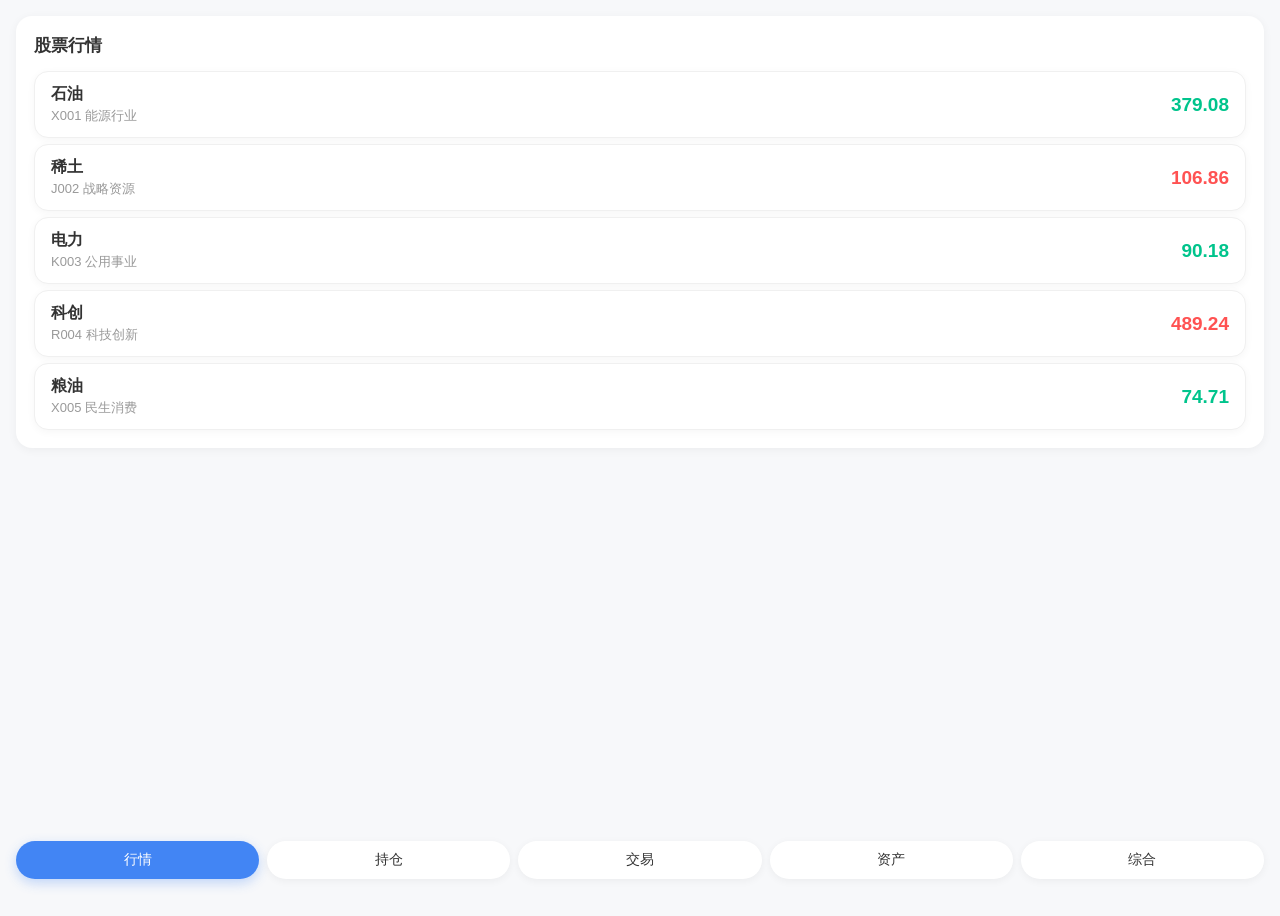
==== commit 2ac8c65f: "Add files via upload" ====
--- a/game2.html
+++ b/game2.html
@@ -51,7 +51,7 @@
         }
         .price-row {
             display: flex;
-            align-items: baseline;
+            align-items: center;
             gap: 8px;
             margin-bottom: 8px;
         }
@@ -78,11 +78,8 @@
 
         /* 2分钟K线切换按钮（圆形） */
         .time-toggle {
-            position: absolute;
-            top: 70px;
-            right: 16px;
-            width: 32px;
-            height: 32px;
+            width: 28px;
+            height: 28px;
             border-radius: 50%;
             background: #f0f0f0;
             display: flex;
@@ -93,8 +90,8 @@
             color: #333;
             cursor: pointer;
             border: 1px solid #ddd;
-            box-shadow: 0 2px 4px rgba(0,0,0,0.1);
-            z-index: 30;
+            box-shadow: 0 1px 3px rgba(0,0,0,0.1);
+            flex-shrink: 0;
         }
         .time-toggle.active {
             background: #4285f4;
@@ -907,10 +904,9 @@
             <div class="price-row">
                 <span class="stock-name" id="trade-stock-name">星途科技</span>
                 <span class="current-price" id="trade-current-price" style="font-size:clamp(14px,4vw,18px);">868.88</span>
+                <div class="time-toggle" id="time-toggle">2m</div>
                 <span class="change" id="trade-change">-0.00%</span>
             </div>
-
-            <div class="time-toggle" id="time-toggle">2m</div>
         </div>
         <div class="chart-area" style="position:relative;">
             <div class="price-chart">
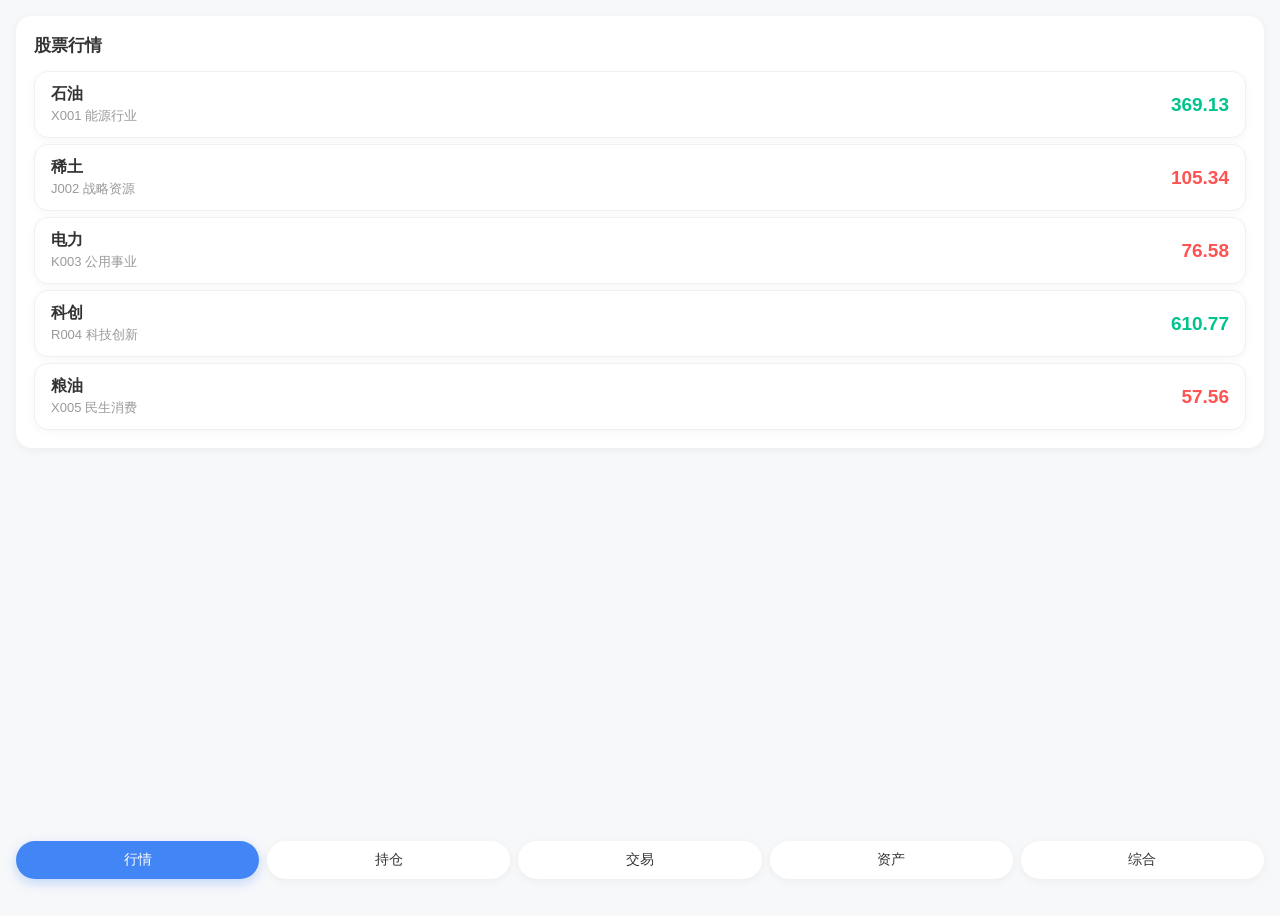
==== commit ce04fa28: "Add files via upload" ====
--- a/game2.html
+++ b/game2.html
@@ -501,8 +501,10 @@
         /* 图表容器 */
         .chart-box {
             height: 180px;
+            min-height: 180px;
             margin-top: 10px;
             position: relative;
+            overflow: hidden;
         }
 
         /* 历史记录条目（持仓页、交易历史） */
@@ -905,9 +907,11 @@
                 <span class="stock-name" id="trade-stock-name">星途科技</span>
                 <span class="current-price" id="trade-current-price" style="font-size:clamp(14px,4vw,18px);">868.88</span>
                 <div class="time-toggle" id="time-toggle">2m</div>
+                <span id="sh-tier-badge" style="display:none;font-size:11px;font-weight:700;padding:2px 8px;border-radius:20px;background:#f0f0f0;color:#888;"></span>
                 <span class="change" id="trade-change">-0.00%</span>
             </div>
         </div>
+        <div id="insider-tip-bar" style="display:none;padding:4px 12px;background:linear-gradient(90deg,#1a1a2e,#16213e);font-size:clamp(10px,2.8vw,12px);color:#e8d5a3;font-weight:600;white-space:nowrap;overflow:hidden;text-overflow:ellipsis;letter-spacing:0.03em;"></div>
         <div class="chart-area" style="position:relative;">
             <div class="price-chart">
                 <svg width="100%" height="100%" viewBox="0 0 380 220" preserveAspectRatio="none">
@@ -1044,7 +1048,7 @@
     <div class="card">
         <div class="card-title">收益趋势</div>
         <div class="chart-box">
-            <svg width="100%" height="100%" viewBox="0 0 320 180" id="profit-svg"></svg>
+            <svg width="100%" height="180" viewBox="0 0 320 180" id="profit-svg" style="display:block;"></svg>
         </div>
     </div>
     <!-- 交易历史卡片 -->
@@ -1078,6 +1082,21 @@
             <div class="fn-card fn-card-wide" data-function="ipo" id="ipo-fn-card"><div class="fn-icon">🚀</div><div class="fn-name">IPO申购</div><div class="fn-desc" id="ipo-fn-desc">暂无新股发行</div></div>
         </div>
 
+        <!-- 股权管理 分区 -->
+        <div class="fn-section-label">股权管理</div>
+        <div class="fn-row fn-row-1">
+            <div class="fn-card fn-card-wide" data-function="shareholder" id="shareholder-fn-card" style="background:linear-gradient(135deg,#1a1a2e 0%,#16213e 100%);border-color:#2a2a4a;">
+                <div style="display:flex;align-items:center;gap:10px;">
+                    <div class="fn-icon" style="font-size:clamp(28px,7vw,34px);">🏛️</div>
+                    <div style="flex:1;">
+                        <div class="fn-name" style="color:#e8d5a3;font-size:clamp(14px,4vw,17px);">股东特权</div>
+                        <div class="fn-desc" id="shareholder-fn-desc" style="color:#8899aa;">持股享分级特权</div>
+                    </div>
+                    <div id="shareholder-fn-badge" style="display:none;background:#e8d5a3;color:#1a1a2e;border-radius:20px;padding:3px 10px;font-size:11px;font-weight:700;"></div>
+                </div>
+            </div>
+        </div>
+
         <!-- 风险管理 分区 -->
         <div class="fn-section-label">风险管理</div>
         <div class="fn-row fn-row-2">
@@ -1112,6 +1131,18 @@
     </div>
 
     <!-- ===== 子页面们 ===== -->
+    <!-- 股东特权子界面 -->
+    <div id="shareholder-subpage" class="sub-page" style="display:none;">
+        <div class="sub-header" style="background:linear-gradient(135deg,#1a1a2e,#16213e);border-bottom:1px solid #2a2a4a;">
+            <button id="back-to-functions-shareholder" class="back-btn" style="color:#e8d5a3;">← 返回</button>
+            <span class="sub-title" style="color:#e8d5a3;">🏛️ 股东特权</span>
+        </div>
+        <div style="padding:12px 16px 20px;" id="shareholder-content">
+            <div style="color:#999;text-align:center;padding:24px;">加载中...</div>
+        </div>
+    </div>
+
+
 
     <!-- 房产子界面 -->
     <div id="property-subpage" class="sub-page" style="display: none;">
@@ -1378,7 +1409,7 @@
                     </div>
                     <input type="range" id="loan-repay-slider" min="0" max="100" step="1" value="100"
                         style="width:100%;accent-color:#ff5252;cursor:pointer;margin-bottom:8px;"
-                        oninput="(function(el){var pct=el.value;var bal=window._loanBalance||0;var cash=window._gameCash2||0;var maxPay=Math.min(bal,cash);var amt=Math.round(maxPay*pct/100);document.getElementById('repay-slider-label').textContent='¥'+amt.toLocaleString()+'('+pct+'%)';el.dataset.amount=amt;}).call(this,this)">
+                        oninput="(function(el){var pct=el.value;var bal=window._loanBalance||0;var cash=window._gameCash2||0;var maxPay=Math.min(bal,cash);var amt=Math.round(maxPay*pct/100);document.getElementById('repay-slider-label').textContent=fmtNum(amt)+'('+pct+'%)';el.dataset.amount=amt;}).call(this,this)">
                 </div>
                 <div style="display:flex;gap:8px;">
                     <button id="loan-repay-btn" class="btn btn-danger" style="flex:1;padding:11px;font-size:clamp(13px,3.5vw,15px);">确认还款</button>
@@ -1461,7 +1492,7 @@
             stocks: JSON.parse(JSON.stringify(stockList)), // 股票数据（深拷贝）
             positions: [],               // 持仓数组，每个对象包含id, code, direction, quantity, openPrice, leverage
             history: [],                 // 交易历史记录
-            profitHistory: [10000],      // 总资产历史（用于图表）
+            profitHistory: [],            // 总资产历史（游戏开始时记录）
             posHistory: [],              // 当前股票价格历史（用于持仓走势图）
             candleData: {                 // K线数据，按股票代码存储
                 X001: [],
@@ -1515,6 +1546,7 @@
 
         // 初始化当前股票价格历史
         game.posHistory = [game.stocks.find(s => s.code === game.currentCode).price];
+        game.profitHistory.push(game.cash); // record starting asset
 
         // ==================== DOM 元素获取 ====================
         const cashEl = document.getElementById("cash"); // 不再使用，但保留
@@ -1568,12 +1600,13 @@
         const leaderboardSubpage = document.getElementById('leaderboard-subpage');
         // 新功能元素
         const ipoSubpage = document.getElementById('ipo-subpage');
+        const shareholderSubpage = document.getElementById('shareholder-subpage');
         const loanSubpage = document.getElementById('loan-subpage');
 
         const ALL_SUBPAGES = [
             propertySubpage, redeemSubpage, warehouseSubpage, gambleSubpage,
             slSubpage, achievementSubpage, leaderboardSubpage,
-            ipoSubpage, loanSubpage
+            ipoSubpage, loanSubpage, shareholderSubpage
         ];
 
         function showFunctionMain() {
@@ -1611,7 +1644,9 @@
                 const percent = parseInt(btn.textContent) / 100;
                 const stock = getCurrentStock();
                 if (!stock) return;
-                const maxQ = Math.floor(game.cash / stock.price);
+                const rate = typeof getCommissionRate === 'function' ? getCommissionRate() : 0.01;
+                const effectivePrice = stock.price * (1 + rate);
+                const maxQ = Math.floor(game.cash / effectivePrice);
                 quantityInput.value = Math.floor(maxQ * percent) || 1;
                 updateSpotInfo();
             });
@@ -1627,7 +1662,7 @@
                             <div class="stock-name">${s.name}</div>
                             <div class="stock-desc">${s.code} ${s.desc}</div>
                         </div>
-                        <div class="stock-price">${s.price.toFixed(2)}</div>
+                        <div class="stock-price">${fmtNum(s.price)}</div>
                     </div>
                 `;
             });
@@ -1637,6 +1672,7 @@
                 el.addEventListener("click", () => {
                     game.currentCode = el.dataset.code;
                     updateTradePage();
+                    updateShareholderState();
                     document.querySelectorAll(".page").forEach(p => p.classList.remove("active"));
                     document.querySelectorAll(".nav-item").forEach(n => n.classList.remove("active"));
                     document.getElementById("page-trade").classList.add("active");
@@ -1667,15 +1703,15 @@
             const totalEl2 = document.getElementById('total-amount');
             const holdingEl = document.getElementById('spot-holding');
             const avgEl = document.getElementById('spot-avg-price');
-            if (holdingEl) holdingEl.textContent = getSpotHolding(stock.code);
+            if (holdingEl) holdingEl.textContent = fmtNum(getSpotHolding(stock.code));
             const avg = getSpotAvgPrice(stock.code);
-            if (avgEl) avgEl.textContent = avg ? avg.toFixed(2) : '--';
+            if (avgEl) avgEl.textContent = avg ? fmtNum(avg) : '--';
             if (currentDir === 'long') {
-                if (amountEl) amountEl.textContent = (qty * stock.price).toFixed(2);
+                if (amountEl) amountEl.textContent = fmtNum(qty * stock.price);
                 if (totalEl2) totalEl2.textContent = qty;
             } else {
                 const sellQty = Math.min(qty, getSpotHolding(stock.code));
-                if (amountEl) amountEl.textContent = (sellQty * stock.price).toFixed(2);
+                if (amountEl) amountEl.textContent = fmtNum(sellQty * stock.price);
                 if (totalEl2) totalEl2.textContent = sellQty;
             }
         }
@@ -1698,7 +1734,8 @@
             game.positions.push({ id: posId, code: stock.code, direction: 'long', quantity: qty, openPrice: stock.price, leverage: 1 });
                 game.history.push({ name: stock.name, type: '买入', num: qty, price: stock.price.toFixed(2), time: new Date().toLocaleTimeString(), leverage: 1, pl: null, fee: fee.toFixed(2) });
                 updateAll(); renderPosition(); renderTradeHistory();
-                alert('买入成功！' + stock.name + ' x' + qty + ' @¥' + stock.price.toFixed(2) + '，花费 ¥' + cost.toFixed(2) + '，手续费 ¥' + fee.toFixed(2));
+                updateShareholderState();
+                alert('买入成功！' + stock.name + ' x' + fmtNum(qty) + ' @¥' + fmtNum(stock.price) + '，花费 ¥' + fmtNum(cost) + '，手续费 ¥' + fmtNum(fee));
         });
         // closeBtn unused - sell via position page
         const _closeBtnDummy = document.getElementById('close-position-btn');
@@ -1721,6 +1758,7 @@
             game.history.push({ name: stock.name, type: '卖出', num: totalQty, price: stock.price.toFixed(2), time: new Date().toLocaleTimeString(), leverage: 1, pl: pl.toFixed(2) });
             game.positions = game.positions.filter(p => !(p.code === stock.code && p.direction === 'long' && p.leverage === 1));
             updateAll(); renderPosition(); renderTradeHistory();
+            updateShareholderState();
             alert(`全部卖出！${stock.name} ×${totalQty}，到账 ¥${proceeds.toFixed(2)}，盈亏 ${pl >= 0 ? '+' : ''}${pl.toFixed(2)}`);
         });
 
@@ -1757,10 +1795,11 @@
             updateAsset();
             renderPosition();
             renderTradeHistory();
+            updateShareholderState();
             if (document.getElementById("page-trade").classList.contains("active")) {
                 updateTradePage();
             }
-            alert(`平仓成功！盈亏 ${pl.toFixed(2)}`);
+            alert(`平仓成功！盈亏 ¥${fmtNum(pl)}`);
         }
 
         // ==================== 底部导航切换 ====================
@@ -1782,6 +1821,7 @@
                     updateLiquidationBadge();
                     updateAsset();
                     renderTradeHistory();
+                    drawProfitChart(game.profitHistory);
                 }
                 if (pageId === "page-trade") updateTradePage();
                 if (pageId === "page-history") {
@@ -1811,6 +1851,8 @@
                 } else if (func === 'news') {
                 } else if (func === 'ipo') {
                     showSubpage(ipoSubpage); renderIPOPage();
+                } else if (func === 'shareholder') {
+                    showSubpage(shareholderSubpage); updateShareholderState(); renderShareholderPage();
                 } else if (func === 'loan') {
                     showSubpage(loanSubpage); renderLoanPage();
                 } else if (func === 'npc') {
@@ -1837,6 +1879,7 @@
         document.getElementById('back-to-functions-achievement').addEventListener('click', () => showFunctionMain());
         document.getElementById('back-to-functions-leaderboard').addEventListener('click', () => showFunctionMain());
         document.getElementById('back-to-functions-ipo').addEventListener('click', () => showFunctionMain());
+        document.getElementById('back-to-functions-shareholder').addEventListener('click', () => showFunctionMain());
         document.getElementById('back-to-functions-loan').addEventListener('click', () => showFunctionMain());
 
         // ==================== 兑换码功能 ====================
@@ -1860,7 +1903,7 @@
             }
             game.cash += reward;
             redeemedCodes[code] = true;
-            redeemMessage.textContent = `兑换成功！获得 ${reward.toLocaleString()} 元`;
+            redeemMessage.textContent = `兑换成功！获得 ¥${fmtNum(reward)}`;
             redeemMessage.style.color = '#00c48c';
             redeemInput.value = '';
             updateAsset();
@@ -1879,7 +1922,7 @@
                 const s = game.stocks.find(x => x.code === code);
                 if (s) {
                     const priceEl = el.querySelector(".stock-price");
-                    priceEl.innerText = s.price.toFixed(2);
+                    priceEl.innerText = fmtNum(s.price);
                     const change = s.price - s.basePrice;
                     priceEl.className = "stock-price " + (change >= 0 ? "up" : "down");
                 }
@@ -1970,9 +2013,7 @@
             const totalAsset = game.cash + floatingPL;
 
             // 更新资产卡片
-            if (totalAsset >= 1e8) totalAssetEl.textContent = (totalAsset/1e8).toFixed(4) + '亿';
-            else if (totalAsset >= 10000) totalAssetEl.textContent = (totalAsset/10000).toFixed(2) + '万';
-            else totalAssetEl.textContent = totalAsset.toFixed(2);
+            totalAssetEl.textContent = fmtAsset(totalAsset);
             positionProfitEl.textContent = (floatingPL >= 0 ? '+' : '') + fmtAsset(floatingPL);
             availableBalanceEl.textContent = fmtAsset(game.cash);
 
@@ -2017,8 +2058,8 @@
                         + (p.leverage > 1 ? '<div style="color:#888;">杠杆：' + p.leverage + 'x</div>' : '') + '</div>';
                 }
                 html += '<div class="history-item" data-position-id="' + p.id + '">'
-                    + '<div class="history-row"><div style="display:flex;align-items:center;flex-wrap:wrap;gap:2px;"><span style="font-weight:700;">' + stock.name + '</span><span style="color:' + dirColor + ';font-weight:600;margin-left:2px;">' + dirText + '</span>' + tag + '</div><div style="color:#888;">x' + p.quantity + '</div></div>'
-                    + '<div class="history-row" style="margin-top:4px;"><div>开仓价：<span style="font-weight:600;">' + p.openPrice.toFixed(2) + '</span></div><div>浮盈：<span style="font-weight:700;color:' + (pl >= 0 ? '#00c48c' : '#ff5252') + '">' + (pl >= 0 ? '+' : '') + pl.toFixed(2) + '</span></div></div>'
+                    + '<div class="history-row"><div style="display:flex;align-items:center;flex-wrap:wrap;gap:2px;"><span style="font-weight:700;">' + stock.name + '</span><span style="color:' + dirColor + ';font-weight:600;margin-left:2px;">' + dirText + '</span>' + tag + '</div><div style="color:#888;">x' + fmtNum(p.quantity) + '</div></div>'
+                    + '<div class="history-row" style="margin-top:4px;"><div>开仓价：<span style="font-weight:600;">' + p.openPrice.toFixed(2) + '</span></div><div>浮盈：<span style="font-weight:700;color:' + (pl >= 0 ? '#00c48c' : '#ff5252') + '">' + (pl >= 0 ? '+' : '') + fmtNum(pl) + '</span></div></div>'
                     + liqHtml
                     + '<button class="single-close-btn" data-id="' + p.id + '" style="margin-top:8px;">' + ((!p.isFutures && p.leverage===1 && p.direction==='long') ? '卖出' : '平仓') + '</button>'
                     + '</div>';
@@ -2053,10 +2094,10 @@
                 if (h.pl !== null && h.pl !== undefined) {
                     const plValue = parseFloat(h.pl);
                     const plColor = plValue >= 0 ? 'up' : 'down';
-                    plHtml = `<span class="${plColor}">盈亏: ${h.pl}</span>`;
+                    plHtml = `<span class="${plColor}">盈亏: ¥${fmtNum(parseFloat(h.pl))}</span>`;
                 }
 
-                const feeHtml = h.fee && parseFloat(h.fee) > 0 ? `<span style="color:#aaa;font-size:11px;">手续费 ¥${h.fee}</span>` : '';
+                const feeHtml = h.fee && parseFloat(h.fee) > 0 ? `<span style="color:#aaa;font-size:11px;">手续费 ¥${fmtNum(parseFloat(h.fee))}</span>` : '';
                 html += `
                 <div class="history-item">
                     <div class="history-row">
@@ -2065,7 +2106,7 @@
                     </div>
                     <div class="history-row" style="margin-top:4px">
                         <div>${h.time}</div>
-                        <div>${h.num}股 × ${h.price} (${h.leverage || ''}x) ${h.reason ? ' ' + h.reason : ''}</div>
+                        <div>${fmtNum(h.num)}股 × ${h.price} (${h.leverage || ''}x) ${h.reason ? ' ' + h.reason : ''}</div>
                     </div>
                     <div class="history-row">
                         ${plHtml}${plHtml && feeHtml ? '&nbsp;&nbsp;' : ''}${feeHtml}
@@ -2098,13 +2139,7 @@
 
         // ==================== 数值格式化（万/亿） ====================
         function formatValue(value) {
-            if (value >= 1e8) {
-                return (value / 1e8).toFixed(1) + '亿';
-            } else if (value >= 1e4) {
-                return (value / 1e4).toFixed(1) + '万';
-            } else {
-                return value.toFixed(0);
-            }
+            return fmtNum(value);
         }
 
         // ==================== 绘制收益趋势图（平滑曲线+点阵） ====================
@@ -2119,14 +2154,11 @@
             </defs>`;
 
             if (!arr || arr.length < 2) {
-                const line = document.createElementNS("http://www.w3.org/2000/svg", "line");
-                line.setAttribute("x1", "40");
-                line.setAttribute("y1", "90");
-                line.setAttribute("x2", "280");
-                line.setAttribute("y2", "90");
-                line.setAttribute("stroke", "#4285f4");
-                line.setAttribute("stroke-width", "2");
-                svg.appendChild(line);
+                const txt = document.createElementNS("http://www.w3.org/2000/svg","text");
+                txt.setAttribute("x","160"); txt.setAttribute("y","95");
+                txt.setAttribute("text-anchor","middle"); txt.setAttribute("fill","#bbb");
+                txt.setAttribute("font-size","12"); txt.textContent = "游戏中数据将在此显示";
+                svg.appendChild(txt);
                 return;
             }
 
@@ -2140,9 +2172,10 @@
             const values = arr;
             const maxVal = Math.max(...values);
             const minVal = Math.min(...values);
-            const range = maxVal - minVal || 1;
-
-            const mapY = (val) => bottom - ((val - minVal) / range) * height;
+            const range = (maxVal - minVal) || (maxVal * 0.02) || 100;
+            const drawFlat = (maxVal - minVal) === 0;
+
+            const mapY = (val) => drawFlat ? (top + bottom) / 2 : bottom - ((val - minVal) / range) * height;
             const stepX = width / (values.length - 1);
 
             const points = [];
@@ -2267,11 +2300,22 @@
             });
             const ta = game.cash + fl;
             game.profitHistory.push(ta);
-            if (game.profitHistory.length > 100) game.profitHistory.shift();
         }
         function fmtAsset(v) {
-            if (v >= 1e8) return (v/1e8).toFixed(4) + '亿';
-            if (Math.abs(v) >= 1e4) return (v/1e4).toFixed(2) + '万';
+            const abs = Math.abs(v);
+            const sign = v < 0 ? '-' : '';
+            if (abs >= 1e8) return sign + (abs/1e8).toFixed(4) + '亿';
+            if (abs >= 1e4) return sign + (abs/1e4).toFixed(2) + '万';
+            return v.toFixed(2);
+        }
+        // Universal number formatter (for display throughout the game)
+        function fmtNum(v, isInt) {
+            if (v === null || v === undefined || isNaN(v)) return '0';
+            const abs = Math.abs(v);
+            const sign = v < 0 ? '-' : '';
+            if (abs >= 1e8) return sign + (abs/1e8).toFixed(2) + '亿';
+            if (abs >= 1e4) return sign + (abs/1e4).toFixed(2) + '万';
+            if (isInt || Number.isInteger(v)) return String(Math.round(v));
             return v.toFixed(2);
         }
 
@@ -2474,6 +2518,11 @@
         function updateTradePage() {
             const stock = getCurrentStock();
             if (!stock) return;
+            // Show/hide insider tip bar based on current stock shareholding
+            const tipBar = document.getElementById('insider-tip-bar');
+            if (tipBar && currentInsiderTip && currentInsiderTip.code !== stock.code) {
+                tipBar.style.display = 'none';
+            }
             tradeStockNameEl.textContent = stock.name;
             tradeCurrentPriceEl.textContent = stock.price.toFixed(2);
 
@@ -2514,7 +2563,7 @@
 
                 if (owned) {
                     if (owned.type === 'full') {
-                        statusHtml = `<div class="status-text">全款已购 | 租金: +${p.rent}/5分钟</div>`;
+                        statusHtml = `<div class="status-text">全款已购 | 租金: +¥${fmtNum(p.rent)}/30秒</div>`;
                         actionsHtml = `<button class="btn" disabled>已拥有</button>`;
                     } else {
                         const overdue = owned.overdueCount || 0;
@@ -2523,10 +2572,10 @@
                         const totalOwed = owned.totalOwed || (remaining * p.monthly);
                         statusHtml = `
                             <div class="status-text">
-                                分期中 (${paid}/${p.periods}) | 次供: ${p.monthly}/10分钟<br>
-                                租金: +${p.rent}/5分钟<br>
+                                分期中 (${paid}/${p.periods}) | 次供: ¥${fmtNum(p.monthly)}/1分钟<br>
+                                租金: +¥${fmtNum(p.rent)}/30秒<br>
                                 逾期次数: <span class="overdue-badge">${overdue}</span><br>
-                                剩余欠款: ${totalOwed.toFixed(0)}
+                                剩余欠款: ¥${fmtNum(totalOwed)}
                             </div>
                         `;
                         actionsHtml = `
@@ -2536,17 +2585,17 @@
                 } else {
                     statusHtml = `<div class="status-text">未拥有</div>`;
                     actionsHtml = `
-                        <button class="btn btn-primary" onclick="buyPropertyFull('${p.id}')">全款 ${p.price.toLocaleString()}</button>
-                        <button class="btn btn-success" onclick="buyPropertyInstallment('${p.id}')">首付 ${p.downPayment.toLocaleString()}</button>
+                        <button class="btn btn-primary" onclick="buyPropertyFull('${p.id}')">全款 ¥${fmtNum(p.price)}</button>
+                        <button class="btn btn-success" onclick="buyPropertyInstallment('${p.id}')">首付 ¥${fmtNum(p.downPayment)}</button>
                     `;
                 }
 
                 html += `
                     <div class="property-card">
                         <div class="property-name">${p.name}</div>
-                        <div class="property-price">总价: ${p.price.toLocaleString()}</div>
-                        <div class="property-down">首付: ${p.downPayment.toLocaleString()} (次供${p.monthly}/10分钟×100期)</div>
-                        <div class="property-detail">出租收益: +${p.rent}/5分钟 | 逾期罚息: 5%/5分钟</div>
+                        <div class="property-price">总价: ¥${fmtNum(p.price)}</div>
+                        <div class="property-down">首付: ¥${fmtNum(p.downPayment)} (次供¥${fmtNum(p.monthly)}/分钟×100期)</div>
+                        <div class="property-detail">出租收益: +¥${fmtNum(p.rent)}/30秒 | 逾期罚息: 5%/30秒</div>
                         ${statusHtml}
                         <div class="property-buttons">
                             ${actionsHtml}
@@ -2602,7 +2651,7 @@
                 totalOwed: prop.price - prop.downPayment,
                 lastPaymentCycle: gameCycle,
                 lastRentCycle: gameCycle,
-                nextPaymentCycle: gameCycle + 2,
+                nextPaymentCycle: gameCycle + 20,
                 nextRentCycle: gameCycle + 1
             };
             renderProperties();
@@ -2629,7 +2678,7 @@
             };
             renderProperties();
             updateAsset();
-            alert(`提前还款成功！支付总额 ${totalPay.toFixed(2)}，房产转为全款。`);
+            alert(`提前还款成功！支付总额 ¥${fmtNum(totalPay)}，房产转为全款。`);
         };
 
         // 房产状态更新（租金、次供、逾期、收回）
@@ -2640,8 +2689,8 @@
                 const prop = properties.find(p => p.id === id);
                 if (!prop) continue;
 
-                // 租金收益（每周期）
-                if (gameCycle >= (owned.lastRentCycle + 1)) {
+                // 租金收益（每100周期≈5分钟）
+                if (gameCycle >= (owned.lastRentCycle + 10)) {
                     game.cash += prop.rent;
                     owned.lastRentCycle = gameCycle;
                 }
@@ -2662,14 +2711,14 @@
                                 };
                             } else {
                                 owned.lastPaymentCycle = gameCycle;
-                                owned.nextPaymentCycle = gameCycle + 2;
+                                owned.nextPaymentCycle = gameCycle + 20;
                             }
                         } else {
                             const penalty = monthly * 0.05;
                             owned.totalOwed += penalty;
                             owned.overdueCount = (owned.overdueCount || 0) + 1;
                             owned.lastPaymentCycle = gameCycle;
-                            owned.nextPaymentCycle = gameCycle + 2;
+                            owned.nextPaymentCycle = gameCycle + 20;
 
                             if (owned.overdueCount >= 3) {
                                 delete ownedProperties[id];
@@ -3017,6 +3066,7 @@
                 if (countEl) countEl.textContent = ipoNextIn;
             }
             if (ipoNextIn <= 0) {
+                ipoNextIn = IPO_COOLDOWN; // reset immediately to prevent re-fire
                 ipoPhase = 'active';
                 generateIPO();
             }
@@ -3093,7 +3143,7 @@
                 </div>
                 ${ipoAppeared > 0 ? `
                 <div style="background:#e8f5e9;border-radius:10px;padding:10px 12px;margin-bottom:12px;font-size:13px;">
-                    ✅ 已申购 <strong>${ipoAppeared} 股</strong>，冻结资金 <strong>¥${(ipoAppeared * ipo.issuePrice).toLocaleString()}</strong>
+                    ✅ 已申购 <strong>${ipoAppeared} 股</strong>，冻结资金 <strong>¥${fmtNum(ipoAppeared * ipo.issuePrice)}</strong>
                 </div>` : ''}
                 <div style="margin-bottom:10px;">
                     <div style="display:flex;justify-content:space-between;font-size:12px;color:#555;margin-bottom:4px;">
@@ -3106,7 +3156,7 @@
                             var pct=parseInt(this.value);
                             var maxS=Math.floor(window._gameCash/window._ipoPrice)||1;
                             var qty=Math.max(1,Math.floor(maxS*pct/100));
-                            document.getElementById('ipo-qty-label').textContent=qty+' 股 · ¥'+(qty*window._ipoPrice).toLocaleString();
+                            document.getElementById('ipo-qty-label').textContent=fmtNum(qty)+' 股 · ¥'+fmtNum(qty*window._ipoPrice);
                         }).call(this)">
                 </div>
                 <button onclick="window.applyIPO()" class="btn btn-primary" style="width:100%;padding:12px;font-size:clamp(14px,4vw,16px);"
@@ -3165,13 +3215,13 @@
         let loanInterestTotal = 0; // 累计利息
 
         function renderLoanPage() {
-            document.getElementById('loan-balance-display').textContent = '¥' + loanBalance.toLocaleString(undefined,{minimumFractionDigits:0,maximumFractionDigits:0});
-            document.getElementById('loan-interest-display').textContent = '¥' + loanInterestTotal.toLocaleString(undefined,{minimumFractionDigits:0,maximumFractionDigits:0});
+            document.getElementById('loan-balance-display').textContent = fmtNum(loanBalance);
+            document.getElementById('loan-interest-display').textContent = fmtNum(loanInterestTotal);
             const optEl = document.getElementById('loan-options');
             optEl.innerHTML = LOAN_PACKAGES.map((pkg, i) => `
                 <div class="loan-option">
                     <div>
-                        <div style="font-size:clamp(13px,3.8vw,15px);font-weight:700;color:#222;">${pkg.label} ¥${(pkg.amount/10000).toFixed(0)}万</div>
+                        <div style="font-size:clamp(13px,3.8vw,15px);font-weight:700;color:#222;">${pkg.label} ¥${fmtNum(pkg.amount)}</div>
                         <div style="font-size:clamp(11px,3vw,13px);color:#999;">利率 ${(pkg.rate / 30 * 100).toFixed(4)}%/25秒</div>
                     </div>
                     <button class="btn btn-primary" onclick="takeLoan(${i})" style="padding:8px 16px;font-size:clamp(12px,3.2vw,14px);white-space:nowrap;">借款</button>
@@ -3185,7 +3235,7 @@
                 const maxPay = Math.min(loanBalance, game.cash);
                 const pct = parseInt(slider.value) || 100;
                 const amt = Math.round(maxPay * pct / 100);
-                document.getElementById('repay-slider-label').textContent = '¥' + amt.toLocaleString() + '(' + pct + '%)';
+                document.getElementById('repay-slider-label').textContent = fmtNum(amt) + ' (' + pct + '%)';
                 slider.dataset.amount = amt;
             }
         }
@@ -3193,19 +3243,21 @@
         window.takeLoan = function(idx) {
             const pkg = LOAN_PACKAGES[idx];
             const totalAsset = getTotalAsset();
-            const maxLoan = totalAsset * 0.5;
-            if (loanBalance + pkg.amount > maxLoan) {
-                alert(`贷款超限！当前总资产 ¥${totalAsset.toLocaleString(undefined,{maximumFractionDigits:0})}，最多可贷 ¥${maxLoan.toLocaleString(undefined,{maximumFractionDigits:0})}，当前已贷 ¥${loanBalance.toLocaleString(undefined,{maximumFractionDigits:0})}`);
+            if (loanBalance > 0) {
+                alert(`已有未还贷款 ¥${fmtNum(loanBalance)}，请先全额还清再次借款`);
                 return;
             }
-            if (loanBalance > 0 && pkg.amount > totalAsset * 0.3) {
-                if (!confirm(`当前已有贷款 ¥${loanBalance.toLocaleString(undefined,{maximumFractionDigits:0})}，确认继续借款？`)) return;
-            }
+            const required = pkg.amount * 2;
+            if (totalAsset < required) {
+                alert(`资产不足！借款 ¥${fmtNum(pkg.amount)} 需总资产达到 ¥${fmtNum(required)}\n当前总资产: ¥${fmtNum(totalAsset)}`);
+                return;
+            }
+            if (!confirm(`确认借款 ¥${fmtNum(pkg.amount)}？\n还清后才可再次借款`)) return;
             game.cash += pkg.amount;
             loanBalance += pkg.amount;
             updateAsset();
             renderLoanPage();
-            alert(`借款成功！到账 ¥${pkg.amount.toLocaleString()}，请按时还款，逾期将强制平仓抵债。`);
+            alert(`借款成功！到账 ¥${fmtNum(pkg.amount)}，请按时还款`);
         };
 
         document.getElementById('loan-repay-btn').addEventListener('click', () => {
@@ -3218,7 +3270,7 @@
             const actual = Math.min(amount, loanBalance);
             game.cash -= actual;
             loanBalance -= actual;
-            msgEl.textContent = `还款成功 ¥${actual.toLocaleString()}，剩余未还 ¥${loanBalance.toLocaleString()}`;
+            msgEl.textContent = `还款成功 ¥${fmtNum(actual)}，剩余未还 ¥${fmtNum(loanBalance)}`;
             msgEl.style.color = '#00c48c';
             updateAsset();
             renderLoanPage();
@@ -3459,12 +3511,12 @@
             const totalPLEl = document.getElementById('lb-total-pl');
             const milestoneEl = document.getElementById('milestone-list');
 
-            if (peakEl) peakEl.textContent = peakAsset >= 10000 ? (peakAsset / 10000).toFixed(2) + '万' : peakAsset.toFixed(0);
+            if (peakEl) peakEl.textContent = fmtNum(peakAsset);
             if (peakTimeEl) peakTimeEl.textContent = '创造于 ' + peakTime;
-            if (currentEl) currentEl.textContent = current >= 10000 ? (current / 10000).toFixed(2) + '万' : current.toFixed(0);
+            if (currentEl) currentEl.textContent = fmtNum(current);
             if (drawdownEl) drawdownEl.textContent = drawdown.toFixed(1) + '%';
             if (totalPLEl) {
-                totalPLEl.textContent = (totalPL >= 0 ? '+' : '') + (totalPL >= 10000 ? (totalPL / 10000).toFixed(2) + '万' : totalPL.toFixed(0));
+                totalPLEl.textContent = (totalPL >= 0 ? '+' : '') + fmtNum(Math.abs(totalPL));
                 totalPLEl.style.color = totalPL >= 0 ? '#00c48c' : '#ff5252';
             }
             if (milestoneEl) {
@@ -3473,7 +3525,7 @@
                 } else {
                     milestoneEl.innerHTML = milestones.slice().reverse().map(m => `
                         <div class="milestone-item">
-                            <span>🎉 资产突破 <strong>${m.value >= 10000 ? (m.value/10000).toFixed(0)+'万' : m.value}</strong></span>
+                            <span>🎉 资产突破 <strong>${fmtNum(m.value)}</strong></span>
                             <span style="color:#999;">${m.time}</span>
                         </div>
                     `).join('');
@@ -3482,7 +3534,7 @@
         }
 
         // ==================== 股票价格更新循环 ====================
-        const originalInterval = setInterval(() => {
+        const originalInterval = setInterval(() => { // 3-second price tick
             game.stocks.forEach(s => {
                 const code = s.code;
                 const prevCandles = game.candleData[code];
@@ -3531,7 +3583,8 @@
                 }
             });
             const totalAsset = game.cash + floatingPL;
-            // profitHistory is now updated on asset change events, not here
+            // Auto push profit history every tick
+            game.profitHistory.push(Math.round(totalAsset));
 
             updateAll();
             updateProperties();
@@ -3541,9 +3594,10 @@
             // 新功能 tick
             checkLimitOrders();
             checkFutureContracts();
+            tickShareholderDividends();
             earningsCountdown--;
             if (earningsCountdown <= 0) { triggerEarningsReport(); earningsCountdown = 120 + Math.floor(Math.random()*120); }
-        }, 5000);
+        }, 3000);
 
 
         // ── 一键清仓（现价单面板）──
@@ -3563,6 +3617,7 @@
             game.positions = game.positions.filter(p => !(p.code === stock.code && p.leverage === 1 && p.direction === 'long' && !p.isFutures));
             updateAll(); renderPosition(); renderTradeHistory();
             profitHistoryPush();
+            updateShareholderState();
         });
 
         // ── 一键平仓（期货面板）──
@@ -3627,10 +3682,11 @@
                 btn.classList.add('active');
                 const pct = parseInt(btn.dataset.percent) / 100;
                 const s = getCurrentStock(); if (!s) return;
-                const maxQ = Math.floor(game.cash / s.price);
+                const _rate = typeof getCommissionRate === 'function' ? getCommissionRate() : 0.01;
+                const maxQ = Math.floor(game.cash / (s.price * (1 + _rate)));
                 document.getElementById('lmt-qty').value = Math.floor(maxQ * pct) || 1;
                 const avEl = document.getElementById('lmt-available');
-                if (avEl) avEl.textContent = game.cash.toFixed(2);
+                if (avEl) avEl.textContent = fmtNum(game.cash);
             });
         });
         document.getElementById('lmt-place-btn').addEventListener('click', () => {
@@ -3646,14 +3702,14 @@
             limitOrders.push({ id: Date.now(), code: stock.code, name: stock.name, price, qty, cost, fee: feeL });
             document.getElementById('lmt-price').value = '';
             const avEl = document.getElementById('lmt-available');
-            if (avEl) avEl.textContent = game.cash.toFixed(2);
+            if (avEl) avEl.textContent = fmtNum(game.cash);
             updateAsset(); renderLimitOrders();
             alert('挂单成功：' + stock.name + ' x' + qty + ' @¥' + price + '，手续费 ¥' + feeL.toFixed(2));
         });
         function renderLimitOrders() {
             const el = document.getElementById('lmt-order-list'); if (!el) return;
             const avEl = document.getElementById('lmt-available');
-            if (avEl) avEl.textContent = game.cash.toFixed(2);
+            if (avEl) avEl.textContent = fmtNum(game.cash);
             if (!limitOrders.length) { el.innerHTML = '<div style="color:#999;text-align:center;padding:6px;">暂无挂单</div>'; return; }
             el.innerHTML = limitOrders.map(o =>
                 '<div style="display:flex;align-items:center;gap:6px;padding:8px 0;border-bottom:1px solid #f5f5f5;font-size:13px;">'
@@ -3717,10 +3773,12 @@
                 btn.classList.add('active');
                 const pct = parseInt(btn.dataset.percent) / 100;
                 const s = getCurrentStock(); if (!s) return;
-                const maxQ = Math.floor((game.cash * futLev) / s.price);
+                const _feeRate = typeof getCommissionRate === 'function' ? getCommissionRate() : 0.01;
+                // margin = qty*price/lev, fee = qty*price*feeRate → qty*(price/lev + price*feeRate) <= cash
+                const maxQ = Math.floor(game.cash / (s.price / futLev + s.price * _feeRate));
                 document.getElementById('fut-qty').value = Math.floor(maxQ * pct) || 1;
                 const cashEl = document.getElementById('fut-cash');
-                if (cashEl) cashEl.textContent = game.cash.toFixed(2);
+                if (cashEl) cashEl.textContent = fmtNum(game.cash);
             });
         });
 // fut-dur listeners removed
@@ -3739,11 +3797,383 @@
             profitHistoryPush();
             updateAsset(); renderPosition(); renderTradeHistory();
             const cashEl = document.getElementById('fut-cash');
-            if (cashEl) cashEl.textContent = game.cash.toFixed(2);
+            if (cashEl) cashEl.textContent = fmtNum(game.cash);
             alert('期货合约已开仓！请在持仓页面手动平仓，手续费 ¥' + feeF.toFixed(2));
         });
         function renderFuturesList() {}
         function checkFutureContracts() {}
+
+
+        // ==================== 股东特权系统 ====================
+
+        // 各股票初始总流通股数
+        const STOCK_FLOAT_SHARES = {
+            'X005': 1000000, // 粮油
+            'K003': 800000,  // 电力
+            'J002': 600000,  // 稀土
+            'X001': 400000,  // 石油
+            'R004': 200000,  // 科创
+        };
+        // 实时流通股（控股股东可增发）
+        const stockFloatShares = Object.assign({}, STOCK_FLOAT_SHARES);
+
+        // 股东分级定义
+        const SH_TIERS = [
+            { id: 'retail',       label: '散户',     minPct: 0,    maxPct: 0.10,  color: '#aaa',    icon: '👤' },
+            { id: 'institution',  label: '机构',     minPct: 0.10, maxPct: 0.30,  color: '#4285f4', icon: '🏢' },
+            { id: 'major',        label: '大股东',   minPct: 0.30, maxPct: 0.50,  color: '#ff9800', icon: '🏆' },
+            { id: 'controlling',  label: '控股股东', minPct: 0.50, maxPct: 1.00,  color: '#e8d5a3', icon: '👑' },
+        ];
+
+        // 玩家在每支股票上的股东状态
+        let shareholderState = {};
+        // Pre-initialize all base stock codes
+        ['X005','K003','J002','X001','R004'].forEach(c => {
+            shareholderState[c] = { tier: null, pct: 0, qty: 0, lastDividend: 0, lastEvent: 0, dividendTotal: 0, eventCooldown: 0, issueCooldown: 0 };
+        });
+        // 内幕消息定时器
+        let insiderTipTimers = {}; // code -> intervalId
+        // 当前显示的内幕消息
+        let currentInsiderTip = null;
+
+        function getHoldingQty(code) {
+            return game.positions
+                .filter(p => p.code === code && p.direction === 'long' && p.leverage === 1 && !p.isFutures)
+                .reduce((s, p) => s + p.quantity, 0);
+        }
+
+        function getShareholderTier(code) {
+            const float = stockFloatShares[code] || STOCK_FLOAT_SHARES[code] || 1000000;
+            const qty = getHoldingQty(code);
+            const pct = qty / float;
+            const tier = SH_TIERS.slice().reverse().find(t => pct > t.minPct) || SH_TIERS[0];
+            return { tier, pct, qty, float };
+        }
+
+        function updateShareholderState() {
+            const baseCodes = ['X005','K003','J002','X001','R004'];
+            let highestTier = null;
+            let topDesc = '';
+            baseCodes.forEach(code => {
+                const stock = game.stocks.find(s => s.code === code);
+                if (!stock) return;
+                const { tier, pct, qty } = getShareholderTier(code);
+                if (!shareholderState[code]) shareholderState[code] = { tier: null, lastDividend: 0, lastEvent: 0, dividendTotal: 0, eventCooldown: 0, issueCooldown: 0 };
+                const prev = shareholderState[code].tier;
+                shareholderState[code].tier = tier;
+                shareholderState[code].pct = pct;
+                shareholderState[code].qty = qty;
+                // Manage insider tip timer (散户+)
+                if (qty > 0 && tier.id !== 'none') {
+                    if (!insiderTipTimers[code]) {
+                        insiderTipTimers[code] = setInterval(() => showInsiderTip(code), 120000); // 2 min
+                    }
+                } else {
+                    if (insiderTipTimers[code]) { clearInterval(insiderTipTimers[code]); delete insiderTipTimers[code]; }
+                }
+                // Track highest tier for badge
+                const tierIdx = SH_TIERS.findIndex(t => t.id === tier.id);
+                if (qty > 0 && (highestTier === null || tierIdx > SH_TIERS.findIndex(t => t.id === highestTier))) {
+                    highestTier = tier.id;
+                    topDesc = tier.icon + ' ' + stock.name + ' ' + tier.label;
+                }
+            });
+            // Update trade page tier badge
+            const curCode = game.currentCode;
+            const tierBadge = document.getElementById('sh-tier-badge');
+            if (tierBadge) {
+                const { tier: curTier, qty: curQty } = getShareholderTier(curCode);
+                if (curQty > 0) {
+                    tierBadge.style.display = 'inline-block';
+                    tierBadge.textContent = curTier.icon + ' ' + curTier.label;
+                    tierBadge.style.background = curTier.color + '22';
+                    tierBadge.style.color = curTier.id === 'controlling' ? '#b8940a' : curTier.color;
+                    tierBadge.style.border = '1px solid ' + curTier.color + '55';
+                } else {
+                    tierBadge.style.display = 'none';
+                }
+            }
+
+            // Update fn-card badge
+            const badge = document.getElementById('shareholder-fn-badge');
+            const desc  = document.getElementById('shareholder-fn-desc');
+            if (badge && desc) {
+                if (highestTier && highestTier !== 'retail') {
+                    const t = SH_TIERS.find(x => x.id === highestTier);
+                    badge.style.display = 'block';
+                    badge.textContent = t.label;
+                    badge.style.background = t.color;
+                    badge.style.color = t.id === 'controlling' ? '#1a1a2e' : '#fff';
+                    desc.textContent = topDesc;
+                } else if (highestTier === 'retail') {
+                    badge.style.display = 'none';
+                    desc.textContent = '持股享分级特权';
+                } else {
+                    badge.style.display = 'none';
+                    desc.textContent = '持股享分级特权';
+                }
+            }
+        }
+
+        function showInsiderTip(code) {
+            const stock = game.stocks.find(s => s.code === code);
+            if (!stock) return;
+            const { tier, qty } = getShareholderTier(code);
+            if (qty === 0) return;
+            // Only show if currently viewing this stock
+            if (game.currentCode !== code) return;
+            // 80% accuracy: 80% correct, 20% misleading
+            const correct = Math.random() < 0.8;
+            const bullish = correct ? (Math.random() < (stock.price > stock.basePrice * 0.9 ? 0.5 : 0.6)) : (Math.random() >= 0.5);
+            // Fake/real signal
+            const tips = bullish
+                ? ['📈 内幕：主力资金流入', '📈 内幕：即将利好', '📈 内幕：大单扫货', '📈 内幕：机构建仓迹象']
+                : ['📉 内幕：机构减持信号', '📉 内幕：主力出货', '📉 内幕：利空消息待发', '📉 内幕：大单抛压'];
+            const tip = tips[Math.floor(Math.random() * tips.length)];
+            currentInsiderTip = { code, text: tip, bullish };
+            const bar = document.getElementById('insider-tip-bar');
+            if (bar) {
+                bar.style.display = 'block';
+                bar.textContent = '🔒 ' + stock.name + ' ' + tip + '  （内幕消息·仅散户可见）';
+                bar.style.color = bullish ? '#00c48c' : '#ff7070';
+                setTimeout(() => { if (bar) bar.style.display = 'none'; }, 18000);
+            }
+        }
+
+        function tickShareholderDividends() {
+            // Called every 5 sec (from main interval or dedicated tick)
+            const now = Date.now();
+
+            ['X005','K003','J002','X001','R004'].forEach(code => {
+                const st = shareholderState[code];
+                if (!st) return;
+                const { tier, pct, qty } = getShareholderTier(code);
+                if (qty === 0) return;
+                const stock = game.stocks.find(s => s.code === code);
+                if (!stock) return;
+                const tierIdx = SH_TIERS.findIndex(t => t.id === tier.id);
+
+                // 机构+ 每3分钟分红
+                if (tierIdx >= 1) {
+                    if (!st.lastDividend) st.lastDividend = now;
+                    if (now - st.lastDividend >= 180000) { // 3 min
+                        const holdingValue = qty * stock.price;
+                        const dividend = parseFloat((holdingValue * pct * 0.002).toFixed(2)); // 0.2% of holding value × ratio
+                        game.cash += dividend;
+                        st.dividendTotal = (st.dividendTotal || 0) + dividend;
+                        st.lastDividend = now;
+                        const ev = { tag:'bull', label:'股东分红', text:`💰 ${stock.name} 股东分红 +¥${fmtNum(dividend)}（持仓比例${(pct*100).toFixed(1)}%）`, time:new Date().toLocaleTimeString(), impact:0 };
+                        newsHistory.unshift(ev); if(newsHistory.length>30) newsHistory.pop(); latestNews=ev;
+                        updateAsset();
+                    }
+                }
+
+
+            });
+        }
+
+        function renderShareholderPage() {
+            const el = document.getElementById('shareholder-content');
+            if (!el) return;
+            updateShareholderState(); // always refresh before rendering
+            const baseCodes = ['X005','K003','J002','X001','R004'];
+            let html = '';
+            let hasAny = false;
+
+            baseCodes.forEach(code => {
+                const stock = game.stocks.find(s => s.code === code);
+                if (!stock) return;
+                const { tier, pct, qty, float } = getShareholderTier(code);
+                if (qty === 0) return;
+                hasAny = true;
+                const st = shareholderState[code] || {};
+                const tierIdx = SH_TIERS.findIndex(t => t.id === tier.id);
+                const pctStr = (pct * 100).toFixed(2) + '%';
+
+                // Tier progress bar
+                const nextTier = SH_TIERS[tierIdx + 1];
+                const progressPct = nextTier
+                    ? Math.min(100, ((pct - tier.minPct) / (nextTier.minPct - tier.minPct) * 100))
+                    : 100;
+
+                html += `<div style="background:#fff;border-radius:14px;padding:14px;margin-bottom:12px;border:1.5px solid ${tier.color}22;box-shadow:0 2px 8px rgba(0,0,0,0.05);">
+                    <div style="display:flex;justify-content:space-between;align-items:center;margin-bottom:10px;">
+                        <div>
+                            <span style="font-size:clamp(14px,4vw,17px);font-weight:700;color:#222;">${stock.name}</span>
+                            <span style="margin-left:8px;font-size:11px;color:#888;">${code}</span>
+                        </div>
+                        <div style="background:${tier.color};color:${tier.id==='controlling'?'#1a1a2e':'#fff'};padding:3px 12px;border-radius:20px;font-size:12px;font-weight:700;">${tier.icon} ${tier.label}</div>
+                    </div>
+                    <div style="display:grid;grid-template-columns:1fr 1fr 1fr;gap:8px;margin-bottom:10px;">
+                        <div style="text-align:center;background:#f7f8fa;border-radius:8px;padding:6px;">
+                            <div style="font-size:10px;color:#999;">持仓</div>
+                            <div style="font-size:clamp(13px,3.5vw,15px);font-weight:700;color:#333;">${fmtNum(qty)}</div>
+                        </div>
+                        <div style="text-align:center;background:#f7f8fa;border-radius:8px;padding:6px;">
+                            <div style="font-size:10px;color:#999;">持股比例</div>
+                            <div style="font-size:clamp(13px,3.5vw,15px);font-weight:700;color:${tier.color};">${pctStr}</div>
+                        </div>
+                        <div style="text-align:center;background:#f7f8fa;border-radius:8px;padding:6px;">
+                            <div style="font-size:10px;color:#999;">总分红</div>
+                            <div style="font-size:clamp(13px,3.5vw,15px);font-weight:700;color:#00c48c;">¥${fmtNum(st.dividendTotal||0)}</div>
+                        </div>
+                    </div>`;
+
+                // Progress bar
+                if (nextTier) {
+                    html += `<div style="margin-bottom:10px;">
+                        <div style="display:flex;justify-content:space-between;font-size:10px;color:#aaa;margin-bottom:3px;">
+                            <span>${tier.label} ${(tier.minPct*100).toFixed(0)}%</span>
+                            <span>→ ${nextTier.label} ${(nextTier.minPct*100).toFixed(0)}%</span>
+                        </div>
+                        <div style="height:6px;background:#f0f0f0;border-radius:3px;overflow:hidden;">
+                            <div style="height:100%;width:${progressPct.toFixed(1)}%;background:${tier.color};border-radius:3px;transition:width 0.4s;"></div>
+                        </div>
+                    </div>`;
+                }
+
+                // Privileges
+                html += `<div style="border-top:1px solid #f5f5f5;padding-top:10px;">
+                    <div style="font-size:11px;color:#999;margin-bottom:6px;font-weight:600;">已解锁特权</div>`;
+
+                // 散户: 内幕消息
+                html += `<div style="display:flex;align-items:center;gap:6px;margin-bottom:6px;opacity:1;">
+                    <span style="color:#4285f4;font-size:13px;">🔒</span>
+                    <span style="font-size:clamp(11px,3vw,13px);color:#555;">内幕消息 · 每2分钟1条（80%准确率）</span>
+                </div>`;
+
+                // 机构: 分红
+                if (tierIdx >= 1) {
+                    const cooldownSec = st.lastDividend ? Math.max(0, 180 - Math.floor((Date.now()-st.lastDividend)/1000)) : 0;
+                    html += `<div style="display:flex;align-items:center;gap:6px;margin-bottom:6px;">
+                        <span style="color:#00c48c;font-size:13px;">💰</span>
+                        <span style="font-size:clamp(11px,3vw,13px);color:#555;">每3分钟现金分红（按持仓比例）</span>
+                        ${cooldownSec > 0 ? `<span style="margin-left:auto;font-size:10px;color:#aaa;">${cooldownSec}s</span>` : '<span style="margin-left:auto;font-size:10px;color:#00c48c;">可领取</span>'}
+                    </div>`;
+                }
+
+                // 大股东: 自定义事件
+                if (tierIdx >= 2) {
+                    html += `<div style="display:flex;align-items:center;gap:6px;margin-bottom:8px;">
+                        <span style="color:#ff9800;font-size:13px;">📢</span>
+                        <span style="font-size:clamp(11px,3vw,13px);color:#555;">发布市场事件（利好 / 利空）</span>
+                    </div>
+                    <div style="display:flex;gap:6px;margin-bottom:6px;">
+                        <button onclick="window.shEvent('${code}','bull')" class="btn btn-primary" style="flex:1;padding:8px;font-size:12px;">📈 发布利好</button>
+                        <button onclick="window.shEvent('${code}','bear')" class="btn btn-danger" style="flex:1;padding:8px;font-size:12px;">📉 发布利空</button>
+                    </div>`;
+                }
+
+                // 控股股东: 增发 + 定向增持
+                if (tierIdx >= 3) {
+                    html += `<div style="display:flex;align-items:center;gap:6px;margin-bottom:8px;">
+                        <span style="color:#e8d5a3;font-size:13px;">👑</span>
+                        <span style="font-size:clamp(11px,3vw,13px);color:#555;">增发-15% · 定向增持+15%（各20万股）</span>
+                    </div>
+                    <div style="display:flex;gap:6px;margin-bottom:6px;">
+                        <button onclick="window.shIssueShares('${code}')" class="btn btn-primary" style="flex:1;padding:8px;font-size:12px;background:#e8d5a3;color:#1a1a2e;border:none;">📉 增发+20万股</button>
+                        <button onclick="window.shBuyIssued('${code}')" class="btn btn-primary" style="flex:1;padding:8px;font-size:12px;background:#9c6;">📈 定向增持</button>
+                    </div>`;
+                }
+
+                html += `</div></div>`;
+            });
+
+            if (!hasAny) {
+                html = `<div style="text-align:center;padding:30px 16px;">
+                    <div style="font-size:48px;margin-bottom:12px;">🏛️</div>
+                    <div style="font-weight:700;font-size:16px;color:#333;margin-bottom:8px;">暂无股东资格</div>
+                    <div style="font-size:13px;color:#999;line-height:1.6;">买入粮油/电力/稀土/石油/科创任意股票即可成为股东，持股比例越高特权越多</div>
+                    <div style="margin-top:16px;font-size:12px;color:#bbb;">散户(≤10%) → 机构(10-30%) → 大股东(30-50%) → 控股股东(>50%)</div>
+                </div>`;
+            }
+            el.innerHTML = html;
+        }
+
+        // 大股东事件
+        window.shEvent = function(code, type) {
+            const st = shareholderState[code]; if (!st) return;
+            const stock = game.stocks.find(s => s.code === code); if (!stock) return;
+            const { tier } = getShareholderTier(code);
+            const tierIdx = SH_TIERS.findIndex(t => t.id === tier.id);
+            if (tierIdx < 2) { alert('需要大股东资格'); return; }
+            const impactPct = 10;
+            const impact = type === 'bull' ? 0.10 : -0.10;
+            const newPrice = parseFloat((stock.price * (1 + impact)).toFixed(2));
+            const label = type === 'bull' ? '利好' : '利空';
+            if (!confirm(`发布${label}公告
+
+${stock.name} 股价将${type==='bull'?'上涨':'下跌'} ${impactPct}%
+当前价 ¥${stock.price.toFixed(2)} → ¥${newPrice.toFixed(2)}
+
+10秒后生效，3分钟冷却`)) return;
+            const ev = { tag: type, label: '大股东事件', text: `【${stock.name}】大股东发布${label}公告，股价${type==='bull'?'上涨':'下跌'}${impactPct}%`, time: new Date().toLocaleTimeString(), impact, code, pending: true };
+            newsHistory.unshift(ev); if(newsHistory.length>30) newsHistory.pop(); latestNews=ev;
+            fireDanmu(ev.text, type);
+            if (typeof renderNewsPage === 'function' && document.getElementById('news-subpage')?.style.display !== 'none') renderNewsPage();
+            setTimeout(() => {
+                stock.price = Math.max(0.5, stock.price * (1 + impact));
+                ev.pending = false;
+                updateAll();
+            }, 10000);
+            renderShareholderPage();
+        };
+
+        // 控股股东增发
+        window.shIssueShares = function(code) {
+            const st = shareholderState[code]; if (!st) return;
+            const { tier } = getShareholderTier(code);
+            if (SH_TIERS.findIndex(t => t.id === tier.id) < 3) { alert('需要控股股东资格'); return; }
+            const stock = game.stocks.find(s => s.code === code); if (!stock) return;
+            const newPrice = parseFloat((stock.price * 0.85).toFixed(2));
+            if (!confirm(`增发20万股流通股
+
+稀释所有股东持股比例，股价下跌15%
+当前价 ¥${stock.price.toFixed(2)} → ¥${newPrice.toFixed(2)}
+
+5分钟冷却`)) return;
+            stockFloatShares[code] = (stockFloatShares[code] || STOCK_FLOAT_SHARES[code]) + 200000;
+            stock.price = Math.max(0.5, newPrice);
+            const ev = { tag:'bear', label:'股票增发', text:`【${stock.name}】控股股东增发20万股，股价下跌15%`, time:new Date().toLocaleTimeString(), impact:-0.15 };
+            newsHistory.unshift(ev); if(newsHistory.length>30) newsHistory.pop(); latestNews=ev;
+            fireDanmu(ev.text, 'bear');
+            updateShareholderState(); renderShareholderPage(); updateAll();
+            alert('增发完成！总流通股数+20万，股价下跌15%');
+        };
+
+        // 控股股东定向增持（以当前价8折增持，股价+5%）
+        window.shBuyIssued = function(code) {
+            const st = shareholderState[code]; if (!st) return;
+            const { tier } = getShareholderTier(code);
+            if (SH_TIERS.findIndex(t => t.id === tier.id) < 3) { alert('需要控股股东资格'); return; }
+            const stock = game.stocks.find(s => s.code === code); if (!stock) return;
+            const issueQty = 200000;
+            const issuePrice = parseFloat((stock.price * 0.8).toFixed(2));
+            const cost = issueQty * issuePrice;
+            const fee = typeof getCommissionRate === 'function' ? parseFloat((cost * getCommissionRate()).toFixed(2)) : 0;
+            const priceAfter = parseFloat((stock.price * 1.15).toFixed(2));
+            if (game.cash < cost + fee) { alert(`资金不足，需要 ¥${fmtNum(cost+fee)}`); return; }
+            if (!confirm(`定向增持 ${issueQty.toLocaleString()} 股
+
+价格：¥${issuePrice}（8折）
+花费：¥${fmtNum(cost+fee)}（含手续费）
+股价上涨15%：¥${stock.price.toFixed(2)} → ¥${priceAfter}
+
+5分钟冷却`)) return;
+            game.cash -= cost;
+            if (typeof applyCommission === 'function') applyCommission(cost);
+            const posId = 'sh_' + Date.now();
+            game.positions.push({ id: posId, code, direction: 'long', quantity: issueQty, openPrice: issuePrice, leverage: 1 });
+            stockFloatShares[code] = (stockFloatShares[code] || STOCK_FLOAT_SHARES[code]) + issueQty;
+            stock.price = Math.max(0.5, priceAfter);
+            game.history.push({ name: stock.name, type: '买入', num: issueQty, price: issuePrice.toFixed(2), time: new Date().toLocaleTimeString(), leverage: 1, pl: null, fee: fee.toFixed(2) });
+            const ev = { tag:'bull', label:'定向增持', text:`【${stock.name}】控股股东定向增持20万股，股价上涨15%`, time:new Date().toLocaleTimeString(), impact:0.15 };
+            newsHistory.unshift(ev); if(newsHistory.length>30) newsHistory.pop(); latestNews=ev;
+            fireDanmu(ev.text, 'bull');
+            updateAll(); renderPosition(); renderTradeHistory();
+            updateShareholderState(); renderShareholderPage();
+            alert(`✅ 定向增持 ${fmtNum(issueQty)} 股 @¥${issuePrice}，股价上涨15%`);
+        };
 
         // ==================== CEO推特 / 财报季 ====================
         const CEO_TWEETS = [
@@ -3850,7 +4280,7 @@
             game.cash += earned;
             if (item.qty === 0) warehouse = warehouse.filter(x => x.name !== name);
             updateAsset(); renderWarehouse();
-            alert('卖出 ' + name + ' x' + sellQty + '，获得 ¥' + earned.toLocaleString());
+            alert('卖出 ' + name + ' x' + sellQty + '，获得 ¥' + fmtNum(earned));
         };
 
         // ==================== 存档系统 ====================
@@ -3970,7 +4400,7 @@
             const all = [{ name: '⭐ 我', asset: playerAsset }];
             const medals = ['🥇','🥈','🥉'];
             el.innerHTML = all.map((p, i) => {
-                let aStr = p.asset >= 1e8 ? (p.asset/1e8).toFixed(2)+'亿' : p.asset >= 10000 ? (p.asset/10000).toFixed(2)+'万' : p.asset.toFixed(0);
+                let aStr = fmtNum(p.asset);
                 const isMe = p.name.indexOf('⭐') !== -1;
                 return '<div style="display:flex;align-items:center;padding:12px 0;border-bottom:1px solid #f5f5f5;">'
                     + '<span style="font-size:18px;width:32px;">' + (medals[i] || (i+1)+'.') + '</span>'
@@ -3999,7 +4429,7 @@
                 let btns = '';
                 if (!ended) {
                     btns = '<div style="display:flex;gap:8px;">'
-                        + '<button onclick="window.auctionBid(\'' + item.id + '\',' + Math.ceil(curPrice*1.1) + ')" class="btn btn-primary" style="flex:1;padding:10px;">+10% ¥' + Math.ceil(curPrice*1.1).toLocaleString() + '</button>'
+                        + '<button onclick="window.auctionBid(\'' + item.id + '\',' + Math.ceil(curPrice*1.1) + ')" class="btn btn-primary" style="flex:1;padding:10px;">+10% ¥' + fmtNum(Math.ceil(curPrice*1.1)) + '</button>'
                         + '<button onclick="window.auctionBid(\'' + item.id + '\',' + Math.ceil(curPrice*1.5) + ')" class="btn btn-primary" style="flex:1;padding:10px;background:#ff9800;">+50%</button>'
                         + '</div>';
                 } else if (won) {
@@ -4059,9 +4489,9 @@
 
         // ==================== 基金系统 ====================
         const FUNDS = [
-            { id: 'growth',  name: '🚀 成长基金', desc: '科创/电力，高风险高收益', rate: 0.003,  minInvest: 10000, type: 'commercial' },
-            { id: 'stable',  name: '🏦 稳健基金', desc: '多元化配置，低波动稳定', rate: 0.0008, minInvest: 5000,  type: 'commercial' },
-            { id: 'quant',   name: '🤖 量化基金', desc: '算法择时，跟踪趋势',     rate: 0.0015, minInvest: 20000, type: 'commercial' },
+            { id: 'growth',  name: '🚀 成长基金', desc: '科创/电力，高风险高收益', rate: 0.01,   minInvest: 10000, type: 'commercial' },
+            { id: 'stable',  name: '🏦 稳健基金', desc: '多元化配置，低波动稳定', rate: 0.003,  minInvest: 5000,  type: 'commercial' },
+            { id: 'quant',   name: '🤖 量化基金', desc: '算法择时，跟踪趋势',     rate: 0.005,  minInvest: 20000, type: 'commercial' },
             { id: 'charity', name: '❤️ 公益基金', desc: '助力社会，仅支持捐赠',   rate: 0,     minInvest: 100,   type: 'charity' },
         ];
         function renderFund() {
@@ -4129,12 +4559,12 @@
             const maxAmt = Math.floor(Math.min(game.cash, totalAsset) / 100) * 100;
             const amount = Math.max(minInvest, Math.floor(maxAmt * pct / 100 / 100) * 100);
             if (game.cash < amount) { alert('现金不足'); return; }
-            if (amount < minInvest) { alert('投入金额低于最低要求 ¥' + minInvest.toLocaleString()); return; }
+            if (amount < minInvest) { alert('投入金额低于最低要求 ¥' + fmtNum(minInvest)); return; }
             game.cash -= amount;
             if (!fundPositions[id]) fundPositions[id] = { invested: 0, cycles: 0 };
             fundPositions[id].invested += amount;
             updateAsset(); renderFund();
-            alert('投入成功 ¥' + amount.toLocaleString());
+            alert('投入成功 ¥' + fmtNum(amount));
         };
         window.buyFund = function(id, amount) {
             if (game.cash < amount) { alert('现金不足'); return; }
@@ -4156,7 +4586,7 @@
             if (game.cash < amount) { alert('现金不足'); return; }
             game.cash -= amount; charityTotal += amount;
             updateAsset(); renderFund();
-            alert('❤️ 感谢捐款 ¥' + amount.toLocaleString() + '！累计 ¥' + charityTotal.toLocaleString());
+            alert('❤️ 感谢捐款 ¥' + fmtNum(amount) + '！累计 ¥' + fmtNum(charityTotal));
         };
         window.donateCharitySlider = function() {
             const slider = document.getElementById('charity-slider');
@@ -4168,7 +4598,7 @@
             if (amount < 100) { alert('最低捐款 ¥100'); return; }
             game.cash -= amount; charityTotal += amount;
             updateAsset(); renderFund();
-            alert('❤️ 感谢捐款 ¥' + amount.toLocaleString() + '！累计 ¥' + charityTotal.toLocaleString());
+            alert('❤️ 感谢捐款 ¥' + fmtNum(amount) + '！累计 ¥' + fmtNum(charityTotal));
         };
         function updateFunds() {
             Object.keys(fundPositions).forEach(id => {
@@ -4261,6 +4691,7 @@
         })();
 
         renderStockList();
+        updateShareholderState();
         updateAll();
         renderTradeHistory();
     })();
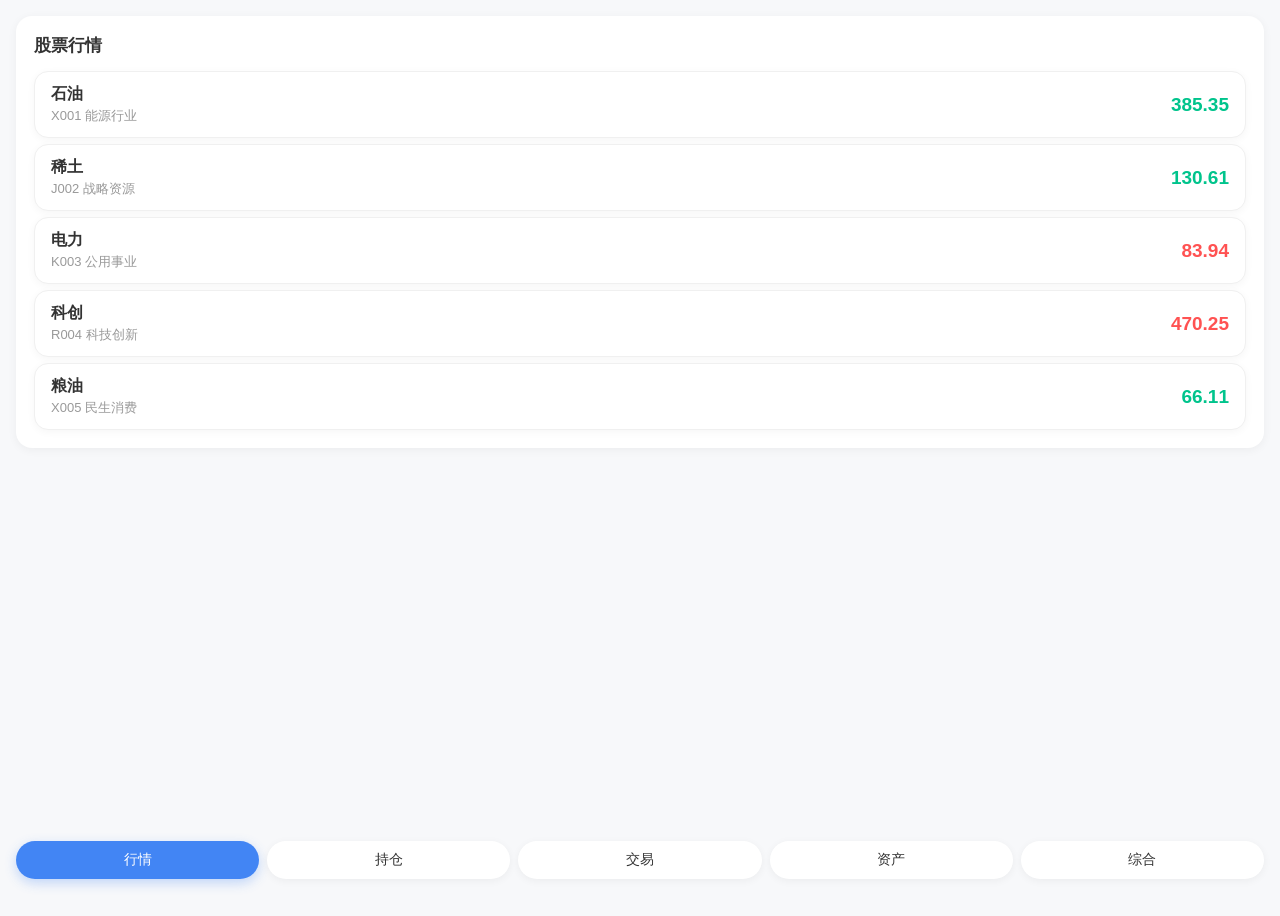
==== commit d3f84d17: "Add files via upload" ====
--- a/game2.html
+++ b/game2.html
@@ -1487,7 +1487,7 @@
 
         // 游戏主状态
         let game = {
-            cash: 10000,               // 可用现金
+            cash: 1000000000,               // 可用现金
             currentCode: "X001",        // 当前选中的股票代码
             stocks: JSON.parse(JSON.stringify(stockList)), // 股票数据（深拷贝）
             positions: [],               // 持仓数组，每个对象包含id, code, direction, quantity, openPrice, leverage
@@ -2165,7 +2165,7 @@
             const left = 40;
             const right = 300;
             const top = 15;
-            const bottom = 145;
+            const bottom = 158;
             const width = right - left;
             const height = bottom - top;
 
@@ -2272,22 +2272,7 @@
             axisX.setAttribute("class", "axis-line");
             svg.appendChild(axisX);
 
-            // X轴分钟刻度（每12个点显示 -1m, -2m...）
-            const minuteStep = 12;
-            const totalPoints = values.length;
-            for (let i = 0; i <= Math.floor((totalPoints - 1) / 12); i++) {
-                const pointIndex = totalPoints - 1 - i * minuteStep;
-                if (pointIndex < 0) break;
-                const x = left + pointIndex * stepX;
-                const minuteLabel = -i;
-                const text = document.createElementNS("http://www.w3.org/2000/svg", "text");
-                text.setAttribute("x", x);
-                text.setAttribute("y", bottom + 15);
-                text.setAttribute("class", "axis-text");
-                text.setAttribute("text-anchor", "middle");
-                text.textContent = `${minuteLabel}m`;
-                svg.appendChild(text);
-            }
+            // X轴不显示单位文字，仅保留X轴线
         }
 
         // ==================== 格式化辅助 ====================
@@ -3587,6 +3572,7 @@
             game.profitHistory.push(Math.round(totalAsset));
 
             updateAll();
+            updateShareholderState();
             updateProperties();
             checkSLOrders();
             updatePeakAndMilestones();
@@ -4285,6 +4271,8 @@
 
         // ==================== 存档系统 ====================
         function getSaveData() {
+            // Cap profitHistory to last 200 points for save (prevent localStorage quota exceeded)
+            const profitHistorySave = game.profitHistory.slice(-200);
             // Collect only IPO stocks (base stocks are static)
             const ipoStocks = game.stocks.filter(s => s.isIPO);
             const ipoCandles = {};
@@ -4316,6 +4304,7 @@
                 totalCommissionPaid: totalCommissionPaid,
                 newsHistory: newsHistory.slice(0, 20),
                 gambleStones: gambleStones,
+                profitHistory: profitHistorySave,
                 timestamp: Date.now()
             });
         }
@@ -4346,6 +4335,7 @@
                 if (d.totalCommissionPaid !== undefined) totalCommissionPaid = d.totalCommissionPaid;
                 if (d.newsHistory) { newsHistory = d.newsHistory; latestNews = newsHistory[0] || null; }
                 if (d.gambleStones) gambleStones = d.gambleStones;
+                if (d.profitHistory && d.profitHistory.length) game.profitHistory = d.profitHistory;
                 // Restore IPO stocks and their candle data
                 if (d.ipoStocks && d.ipoStocks.length) {
                     d.ipoStocks.forEach(s => {
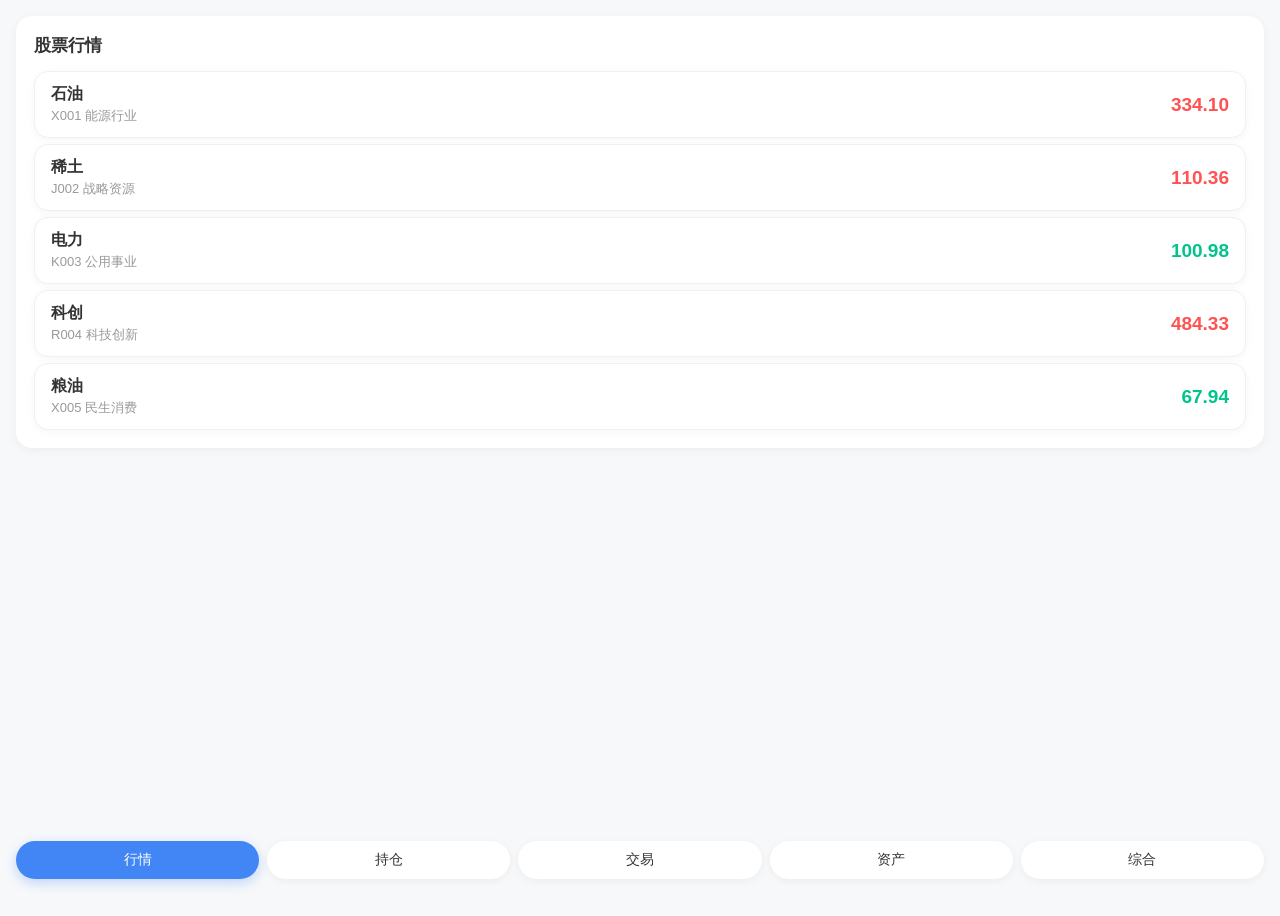
==== commit 410ccde4: "Change initial cash amount from 1 billion to 10,000" ====
--- a/game2.html
+++ b/game2.html
@@ -1487,7 +1487,7 @@
 
         // 游戏主状态
         let game = {
-            cash: 1000000000,               // 可用现金
+            cash: 10000,               // 可用现金
             currentCode: "X001",        // 当前选中的股票代码
             stocks: JSON.parse(JSON.stringify(stockList)), // 股票数据（深拷贝）
             positions: [],               // 持仓数组，每个对象包含id, code, direction, quantity, openPrice, leverage
@@ -4687,4 +4687,4 @@
     })();
 </script>
 </body>
-</html>+</html>
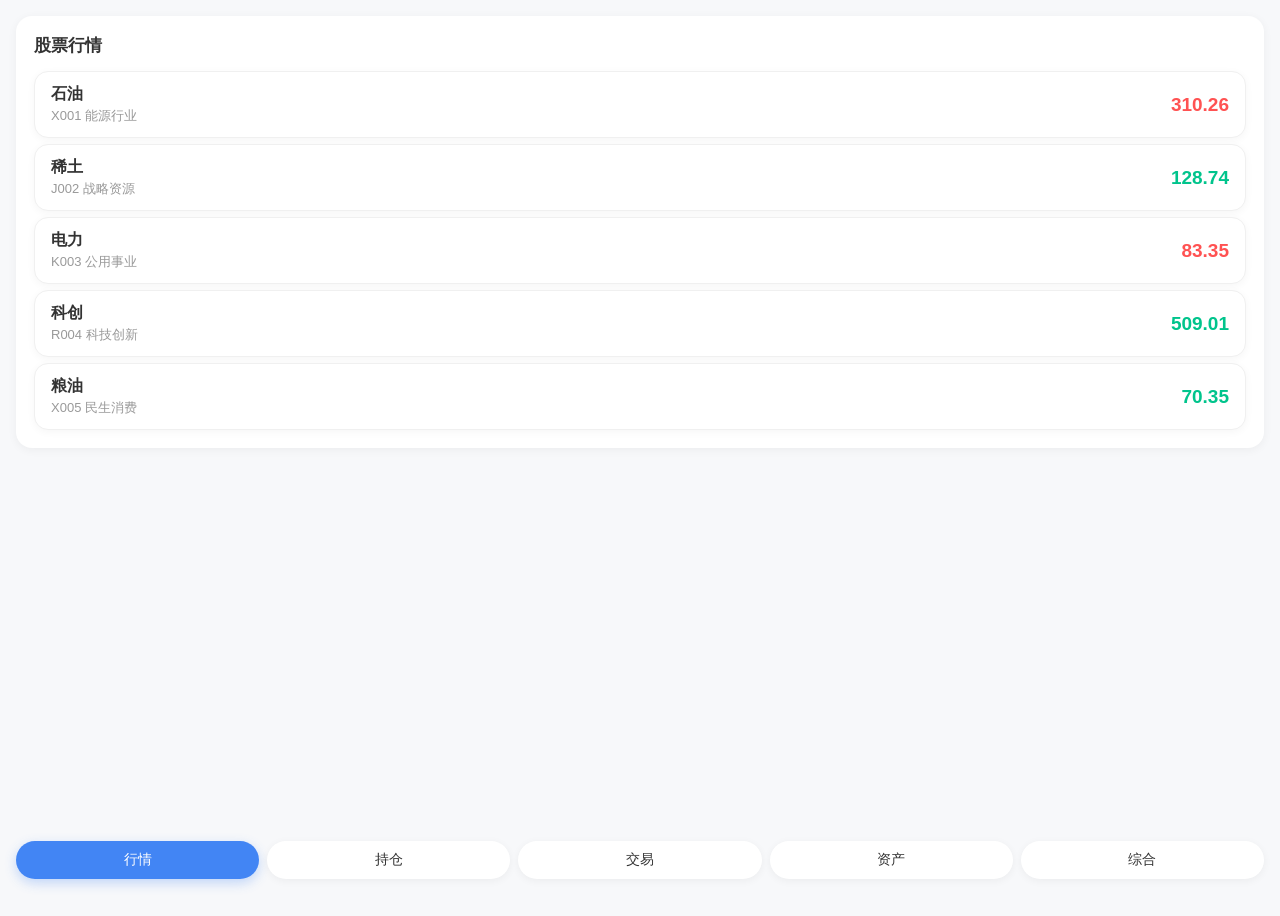
==== commit f9e2d814: "Add files via upload" ====
--- a/game2.html
+++ b/game2.html
@@ -1185,11 +1185,11 @@
         <div style="padding:12px 16px;">
             <div class="card">
                 <div class="card-title">存档管理</div>
+                <div id="save-msg" style="margin-bottom:12px;font-size:13px;color:#888;background:#f7f8fa;border-radius:8px;padding:10px 12px;min-height:36px;line-height:1.5;">正在读取存档信息…</div>
                 <button id="save-btn" class="btn btn-primary" style="width:100%;margin-bottom:10px;padding:12px;">💾 手动存档</button>
                 <button id="load-btn" class="btn btn-danger" style="width:100%;margin-bottom:10px;padding:12px;">📂 读取存档</button>
                 <button id="clear-save-btn" class="btn" style="width:100%;padding:12px;background:#fff3f3;color:#ff5252;border:1.5px solid #ff5252;font-weight:600;">🗑️ 清除存档</button>
-                <div id="save-msg" style="margin-top:10px;font-size:14px;color:#888;text-align:center;"></div>
-                <div style="margin-top:12px;font-size:12px;color:#aaa;text-align:center;">游戏每60秒自动存档一次</div>
+                <div style="margin-top:12px;font-size:12px;color:#aaa;text-align:center;">每60秒自动存档 · 关闭页面前建议手动存档</div>
             </div>
         </div>
     </div>
@@ -1470,6 +1470,7 @@
         let gameCycle = 0;             // 全局循环计数器（用于房产时间）
         let warehouse = [];
         let fundPositions = {};
+        let fundTickCounter = 0; // counts 3s ticks, settle every 20s (≈7 ticks)
         let charityTotal = 0;
         let vipAppleTimer = 0;
         let totalTradingVolume = 0;  // 累计买入交易额（不含杠杆）
@@ -4269,18 +4270,21 @@
             alert('卖出 ' + name + ' x' + sellQty + '，获得 ¥' + fmtNum(earned));
         };
 
-        // ==================== 存档系统 ====================
+        // ==================== 存档系统（重新设计）====================
+        const SAVE_KEY = 'financeSave_v8';
+
+        // 收集所有需要保存的状态，完整保存不截断
         function getSaveData() {
-            // Cap profitHistory to last 200 points for save (prevent localStorage quota exceeded)
-            const profitHistorySave = game.profitHistory.slice(-200);
-            // Collect only IPO stocks (base stocks are static)
             const ipoStocks = game.stocks.filter(s => s.isIPO);
             const ipoCandles = {};
-            ipoStocks.forEach(s => { if (game.candleData[s.code]) ipoCandles[s.code] = game.candleData[s.code].slice(-20); });
-            return JSON.stringify({
+            ipoStocks.forEach(s => {
+                if (game.candleData[s.code]) ipoCandles[s.code] = game.candleData[s.code].slice(-30);
+            });
+            const saveObj = {
+                v: 8,
                 cash: game.cash,
                 positions: game.positions,
-                history: game.history.slice(-50),
+                history: game.history.slice(-200),
                 ownedProperties: ownedProperties,
                 loanBalance: loanBalance,
                 loanInterestTotal: loanInterestTotal,
@@ -4291,10 +4295,11 @@
                 slOrders: slOrders,
                 limitOrders: limitOrders,
                 unlockedAchievements: unlockedAchievements,
+                gambleWinBig: gambleWinBig,
                 peakAsset: peakAsset,
                 peakTime: peakTime,
                 milestones: milestones,
-                ipoHistory: ipoHistory,
+                ipoHistory: ipoHistory.slice(-50),
                 ipoListedStocks: ipoListedStocks,
                 ipoStocks: ipoStocks,
                 ipoCandles: ipoCandles,
@@ -4302,85 +4307,180 @@
                 ipoAppeared: ipoAppeared,
                 totalTradingVolume: totalTradingVolume,
                 totalCommissionPaid: totalCommissionPaid,
-                newsHistory: newsHistory.slice(0, 20),
+                newsHistory: (typeof newsHistory !== 'undefined') ? newsHistory.slice(0, 30) : [],
                 gambleStones: gambleStones,
-                profitHistory: profitHistorySave,
-                timestamp: Date.now()
-            });
-        }
+                profitHistory: game.profitHistory.slice(-300),
+                stockPrices: Object.fromEntries(game.stocks.map(s => [s.code, s.price])),
+                shareholderState: shareholderState,
+                stockFloatShares: stockFloatShares,
+                timestamp: Date.now(),
+                saveTime: new Date().toLocaleString()
+            };
+            return JSON.stringify(saveObj);
+        }
+
+        // 将存档数据还原到游戏状态
         function applySaveData(raw) {
             try {
                 const d = JSON.parse(raw);
+                if (!d || typeof d !== 'object') return false;
                 if (d.cash !== undefined) game.cash = d.cash;
-                if (d.positions) game.positions = d.positions;
-                if (d.history) game.history = d.history;
-                if (d.ownedProperties) Object.assign(ownedProperties, d.ownedProperties);
+                if (Array.isArray(d.positions)) game.positions = d.positions;
+                if (Array.isArray(d.history)) game.history = d.history;
+                if (d.ownedProperties && typeof d.ownedProperties === 'object') Object.assign(ownedProperties, d.ownedProperties);
                 if (d.loanBalance !== undefined) loanBalance = d.loanBalance;
                 if (d.loanInterestTotal !== undefined) loanInterestTotal = d.loanInterestTotal;
-                if (d.warehouse) warehouse = d.warehouse;
+                if (Array.isArray(d.warehouse)) warehouse = d.warehouse;
                 if (d.charityTotal !== undefined) charityTotal = d.charityTotal;
-                if (d.fundPositions) fundPositions = d.fundPositions;
-                if (d.redeemedCodes) redeemedCodes = d.redeemedCodes;
-                if (d.slOrders) slOrders = d.slOrders;
-                if (d.limitOrders) limitOrders = d.limitOrders;
-                if (d.unlockedAchievements) unlockedAchievements = d.unlockedAchievements;
+                if (d.fundPositions && typeof d.fundPositions === 'object') fundPositions = d.fundPositions;
+                if (d.redeemedCodes && typeof d.redeemedCodes === 'object') redeemedCodes = d.redeemedCodes;
+                if (Array.isArray(d.slOrders)) slOrders = d.slOrders;
+                if (Array.isArray(d.limitOrders)) limitOrders = d.limitOrders;
+                if (d.unlockedAchievements && typeof d.unlockedAchievements === 'object') unlockedAchievements = d.unlockedAchievements;
+                if (d.gambleWinBig !== undefined) gambleWinBig = d.gambleWinBig;
                 if (d.peakAsset !== undefined) peakAsset = d.peakAsset;
                 if (d.peakTime) peakTime = d.peakTime;
-                if (d.milestones) milestones = d.milestones;
-                if (d.ipoHistory) ipoHistory = d.ipoHistory;
-                if (d.ipoListedStocks) ipoListedStocks = d.ipoListedStocks;
+                if (Array.isArray(d.milestones)) milestones = d.milestones;
+                if (Array.isArray(d.ipoHistory)) ipoHistory = d.ipoHistory;
+                if (Array.isArray(d.ipoListedStocks)) ipoListedStocks = d.ipoListedStocks;
                 if (d.ipoFrozen !== undefined) ipoFrozen = d.ipoFrozen;
                 if (d.ipoAppeared !== undefined) ipoAppeared = d.ipoAppeared;
                 if (d.totalTradingVolume !== undefined) totalTradingVolume = d.totalTradingVolume;
                 if (d.totalCommissionPaid !== undefined) totalCommissionPaid = d.totalCommissionPaid;
-                if (d.newsHistory) { newsHistory = d.newsHistory; latestNews = newsHistory[0] || null; }
-                if (d.gambleStones) gambleStones = d.gambleStones;
-                if (d.profitHistory && d.profitHistory.length) game.profitHistory = d.profitHistory;
-                // Restore IPO stocks and their candle data
-                if (d.ipoStocks && d.ipoStocks.length) {
+                if (Array.isArray(d.newsHistory) && typeof newsHistory !== 'undefined') {
+                    newsHistory = d.newsHistory;
+                    if (typeof latestNews !== 'undefined') latestNews = newsHistory[0] || null;
+                }
+                if (d.gambleStones && typeof d.gambleStones === 'object') gambleStones = d.gambleStones;
+                if (Array.isArray(d.profitHistory) && d.profitHistory.length) game.profitHistory = d.profitHistory;
+                if (d.stockPrices && typeof d.stockPrices === 'object') {
+                    game.stocks.forEach(s => { if (d.stockPrices[s.code] !== undefined) s.price = d.stockPrices[s.code]; });
+                }
+                if (d.shareholderState && typeof d.shareholderState === 'object') {
+                    Object.assign(shareholderState, d.shareholderState);
+                }
+                if (d.stockFloatShares && typeof d.stockFloatShares === 'object') {
+                    Object.assign(stockFloatShares, d.stockFloatShares);
+                }
+                // 还原IPO股票及K线数据
+                if (Array.isArray(d.ipoStocks) && d.ipoStocks.length) {
                     d.ipoStocks.forEach(s => {
                         if (!game.stocks.find(x => x.code === s.code)) game.stocks.push(s);
                     });
-                    if (d.ipoCandles) {
+                    if (d.ipoCandles && typeof d.ipoCandles === 'object') {
                         Object.keys(d.ipoCandles).forEach(code => {
                             game.candleData[code] = d.ipoCandles[code];
                         });
                     }
                 }
                 return true;
-            } catch(e) { return false; }
-        }
+            } catch(e) {
+                console.error('存档解析失败:', e);
+                return false;
+            }
+        }
+
+        // 更新存档页面状态提示
+        function setSaveMsg(text, color) {
+            const msg = document.getElementById('save-msg');
+            if (msg) { msg.textContent = text; msg.style.color = color || '#888'; }
+        }
+
+        // 刷新存档页面上的存档信息显示
+        function refreshSaveInfo() {
+            const msg = document.getElementById('save-msg');
+            if (!msg) return;
+            try {
+                const raw = localStorage.getItem(SAVE_KEY);
+                if (!raw) { msg.textContent = '暂无存档'; msg.style.color = '#aaa'; return; }
+                const d = JSON.parse(raw);
+                const timeStr = d.saveTime || '未知时间';
+                const assetStr = d.cash !== undefined ? '¥' + Math.round(d.cash).toLocaleString() : '';
+                msg.textContent = '📁 存档时间：' + timeStr + (assetStr ? '  现金：' + assetStr : '');
+                msg.style.color = '#888';
+            } catch(e) {
+                msg.textContent = '存档信息读取失败'; msg.style.color = '#ff5252';
+            }
+        }
+
+        // 手动存档按钮
         document.getElementById('save-btn').addEventListener('click', () => {
             try {
-                localStorage.setItem('financeSave_v7', getSaveData());
-                const msg = document.getElementById('save-msg');
-                if (msg) { msg.textContent = '✅ 存档成功 ' + new Date().toLocaleTimeString(); msg.style.color = '#00c48c'; }
-            } catch(e) { alert('存档失败：' + e.message); }
+                localStorage.setItem(SAVE_KEY, getSaveData());
+                setSaveMsg('✅ 存档成功  ' + new Date().toLocaleTimeString(), '#00c48c');
+            } catch(e) {
+                // 若空间不足，清除旧版本存档后重试
+                try {
+                    ['financeSave_v7','financeSave_v6','financeSave_v5'].forEach(k => localStorage.removeItem(k));
+                    localStorage.setItem(SAVE_KEY, getSaveData());
+                    setSaveMsg('✅ 存档成功  ' + new Date().toLocaleTimeString(), '#00c48c');
+                } catch(e2) {
+                    setSaveMsg('❌ 存档失败：' + e2.message, '#ff5252');
+                }
+            }
         });
+
+        // 读取存档按钮
         document.getElementById('load-btn').addEventListener('click', () => {
-            const msg = document.getElementById('save-msg');
-            const saved = localStorage.getItem('financeSave_v7');
-            if (!saved) { if(msg){msg.textContent='没有找到存档';msg.style.color='#ff5252';} return; }
-            if (!confirm('确定要读取存档？当前进度将丢失。')) return;
-            if (applySaveData(saved)) {
+            const raw = localStorage.getItem(SAVE_KEY);
+            if (!raw) { setSaveMsg('❌ 没有找到存档', '#ff5252'); return; }
+            let d;
+            try { d = JSON.parse(raw); } catch(e) { setSaveMsg('❌ 存档文件已损坏', '#ff5252'); return; }
+            const timeStr = d.saveTime || '未知时间';
+            if (!confirm('读取存档？\n\n存档时间：' + timeStr + '\n当前进度将被覆盖。')) return;
+            if (applySaveData(raw)) {
                 renderStockList();
-                updateAll(); renderPosition(); renderTradeHistory();
-                if(msg){msg.textContent='✅ 读档成功！';msg.style.color='#00c48c';}
+                updateShareholderState();
+                updateAll();
+                renderPosition();
+                renderTradeHistory();
+                setSaveMsg('✅ 读档成功！存档时间：' + timeStr, '#00c48c');
             } else {
-                if(msg){msg.textContent='存档文件损坏';msg.style.color='#ff5252';}
+                setSaveMsg('❌ 存档文件已损坏，无法读取', '#ff5252');
             }
         });
+
+        // 清除存档按钮
         document.getElementById('clear-save-btn').addEventListener('click', () => {
-            const msg = document.getElementById('save-msg');
             if (!confirm('⚠️ 确定要清除存档吗？\n\n此操作不可恢复，游戏将重置为初始状态！')) return;
             if (!confirm('再次确认：清除全部存档并重置游戏？')) return;
-            localStorage.removeItem('financeSave_v7');
-            if(msg){msg.textContent='🗑️ 存档已清除，刷新页面生效';msg.style.color='#ff5252';}
+            localStorage.removeItem(SAVE_KEY);
+            setSaveMsg('🗑️ 存档已清除，即将重置…', '#ff5252');
             setTimeout(() => location.reload(), 1500);
         });
+
+        // 进入存档页面时自动刷新存档信息
+        (function() {
+            const settingsCard = document.querySelector('.fn-card[data-function="settings"]');
+            if (settingsCard) {
+                settingsCard.addEventListener('click', () => setTimeout(refreshSaveInfo, 50));
+            }
+        })();
+
+        // 每60秒自动存档
         setInterval(() => {
-            try { localStorage.setItem('financeSave_v7', getSaveData()); } catch(e) {}
+            try {
+                localStorage.setItem(SAVE_KEY, getSaveData());
+            } catch(e) {
+                try {
+                    ['financeSave_v7','financeSave_v6','financeSave_v5'].forEach(k => localStorage.removeItem(k));
+                    localStorage.setItem(SAVE_KEY, getSaveData());
+                } catch(e2) { /* 空间不足时静默忽略 */ }
+            }
         }, 60000);
+
+        // 页面加载时自动读取上次存档
+        (function() {
+            const raw = localStorage.getItem(SAVE_KEY);
+            if (!raw) return;
+            try {
+                const d = JSON.parse(raw);
+                if (!d || d.cash === undefined) return;
+                applySaveData(raw);
+                renderStockList();
+                updateShareholderState();
+            } catch(e) { /* 存档损坏时跳过 */ }
+        })();
 
         // ==================== 富豪排名 ====================
         function renderRanking() {
@@ -4491,7 +4591,8 @@
             el.innerHTML = FUNDS.map(f => {
                 const pos = fundPositions[f.id];
                 const vipBonus = ownedProperties['villa'] ? 0.03 : 0;
-                const currentVal = pos ? pos.invested * (1 + (f.rate + f.rate * vipBonus) * (pos.cycles || 0)) : 0;
+                // pos.invested is already compounded (updateFunds reinvests each cycle)
+                const currentVal = pos ? pos.invested : 0;
                 if (f.type === 'commercial') {
                     const sliderId = 'fund-slider-' + f.id;
                     const labelId = 'fund-label-' + f.id;
@@ -4502,7 +4603,7 @@
                         + '<div style="font-weight:700;font-size:15px;margin-bottom:2px;">' + f.name + '</div>'
                         + '<div style="font-size:12px;color:#888;margin-bottom:6px;">' + f.desc + '</div>'
                         + '<div style="display:flex;justify-content:space-between;font-size:12px;margin-bottom:8px;">'
-                        + '<span>每周期收益：<span style="color:#00c48c;">+' + (f.rate*100).toFixed(1) + '%</span>' + (ownedProperties['villa'] ? '<span style="color:#ff9800;font-size:11px;"> (+贵宾3%加成)</span>' : '') + '</span>'
+                        + '<span>每20秒收益：<span style="color:#00c48c;">+' + (f.rate*100).toFixed(1) + '%</span>' + (ownedProperties['villa'] ? '<span style="color:#ff9800;font-size:11px;"> +贵宾3% = <span style="color:#ff5722;font-weight:700;">' + ((f.rate+0.03)*100).toFixed(1) + '%</span></span>' : '') + '</span>'
                         + (pos ? '<span style="color:#4285f4;">持有中：¥' + currentVal.toFixed(0) + '</span>' : '')
                         + '</div>'
                         + '<div style="margin-bottom:8px;">'
@@ -4566,8 +4667,8 @@
         window.redeemFund = function(id) {
             const pos = fundPositions[id]; if (!pos) return;
             const f = FUNDS.find(x => x.id === id);
-            const vipBonusW = ownedProperties['villa'] ? 0.03 : 0;
-            const val = pos.invested * (1 + (f.rate + f.rate * vipBonusW) * (pos.cycles || 0));
+            // pos.invested already includes all compounded returns
+            const val = pos.invested;
             game.cash += val; delete fundPositions[id];
             updateAsset(); renderFund();
             alert('赎回成功！获得 ¥' + val.toFixed(2));
@@ -4591,9 +4692,31 @@
             alert('❤️ 感谢捐款 ¥' + fmtNum(amount) + '！累计 ¥' + fmtNum(charityTotal));
         };
         function updateFunds() {
+            fundTickCounter++;
+            // Settle every 7 ticks ≈ 21 seconds (~20s)
+            if (fundTickCounter % 7 !== 0) return;
+            let totalPayout = 0;
             Object.keys(fundPositions).forEach(id => {
+                const pos = fundPositions[id];
+                if (!pos || pos.invested <= 0) return;
+                const f = FUNDS.find(x => x.id === id);
+                if (!f || f.type !== 'commercial' || f.rate <= 0) return;
+                const vipBonus = ownedProperties['villa'] ? 0.03 : 0;
+                // Payout = invested × (rate + vipBonus) each cycle
+                const payout = pos.invested * (f.rate + vipBonus);
+                pos.invested += payout; // reinvest: compound growth
+                totalPayout += payout;
                 fundPositions[id].cycles = (fundPositions[id].cycles || 0) + 1;
             });
+            if (totalPayout > 0) {
+                // Payout already reinvested; update asset display
+                updateAsset();
+                // Refresh fund page if open
+                const fundEl = document.getElementById('fund-content');
+                if (fundEl && fundEl.closest('.sub-page') && fundEl.closest('.sub-page').style.display !== 'none') {
+                    renderFund();
+                }
+            }
         }
 
         // ==================== 贵宾服务 ====================
@@ -4687,4 +4810,4 @@
     })();
 </script>
 </body>
-</html>
+</html>
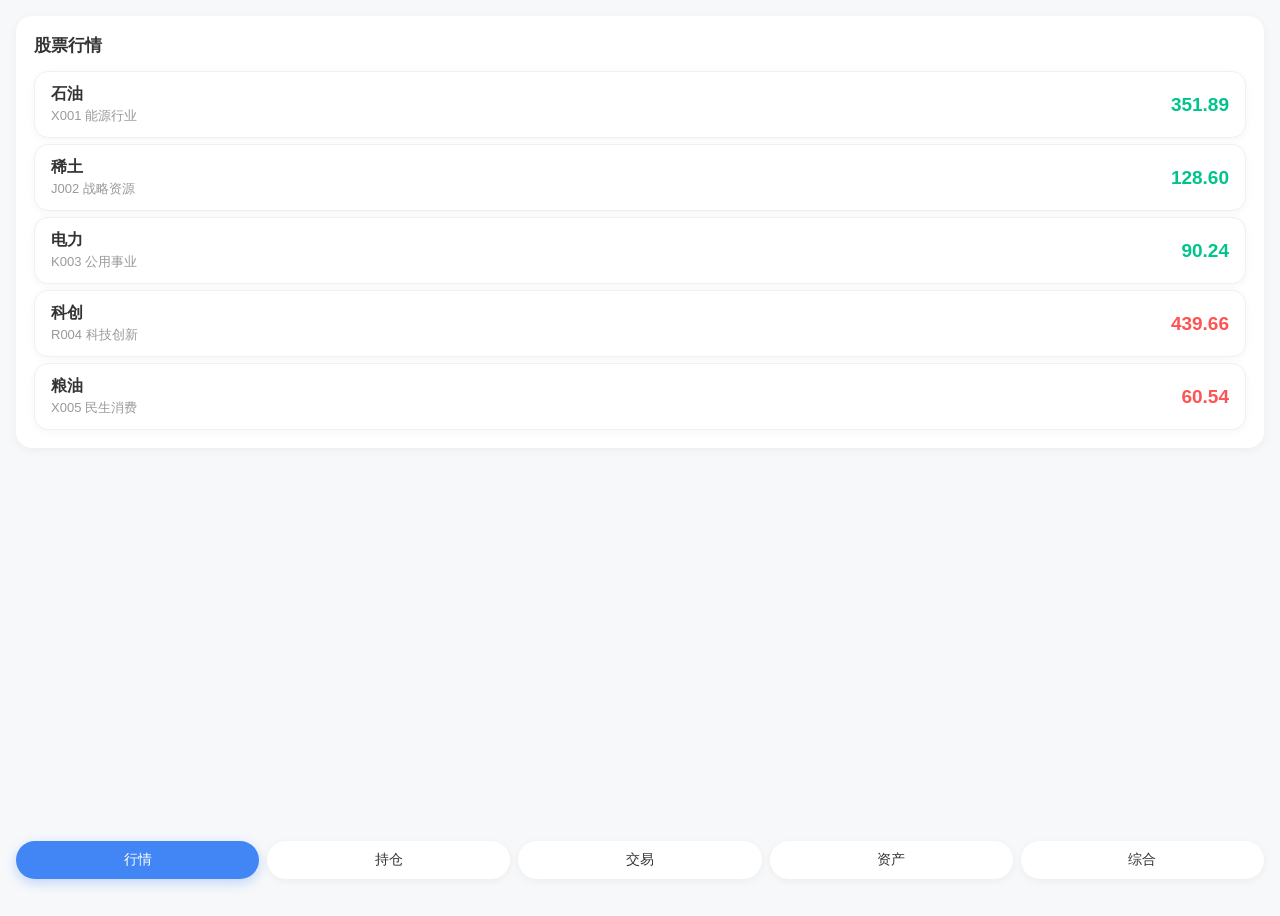
==== commit 29780ce4: "Add files via upload" ====
--- a/game2.html
+++ b/game2.html
@@ -935,7 +935,7 @@
                     <div class="available-funds">可用资金: <span id="available-funds">10000.00</span></div>
                     <div class="available-funds" style="margin-top:2px;">持有: <span id="spot-holding">0</span> 股 &nbsp;|&nbsp; 均价: <span id="spot-avg-price">--</span></div>
                     <div class="quantity-row" style="margin-top:8px;">
-                        <div class="input-card" style="flex:1;"><input type="number" class="quantity-input" id="quantity-input" value="1" min="1" placeholder="股数"></div>
+                        <div class="input-card" style="flex:1;"><input type="number" class="quantity-input" id="quantity-input" value="1" min="1" inputmode="numeric" pattern="[0-9]*" placeholder="股数" oninput="this.value=this.value.replace(/[^0-9]/g,'');if(this.value<1||this.value==='')this.value=1;"></div>
                     </div>
                     <div class="quick-buttons">
                         <button class="quick-btn" data-percent="25">25%</button>
@@ -957,7 +957,7 @@
                     <input type="number" id="lmt-price" placeholder="点击自动填入当前价" readonly style="width:100%;padding:10px;border-radius:8px;border:2px solid #4285f4;background:#f0f4ff;font-size:clamp(13px,3.5vw,15px);outline:none;margin-bottom:10px;cursor:pointer;-webkit-user-select:none;user-select:none;">
                     <div style="font-size:clamp(11px,2.8vw,13px);color:#888;margin-bottom:4px;">数量</div>
                     <div class="quantity-row" style="margin-bottom:6px;">
-                        <div class="input-card" style="flex:1;"><input type="number" id="lmt-qty" value="1" min="1" class="quantity-input"></div>
+                        <div class="input-card" style="flex:1;"><input type="number" id="lmt-qty" value="1" min="1" class="quantity-input" inputmode="numeric" pattern="[0-9]*" oninput="this.value=this.value.replace(/[^0-9]/g,'');if(this.value<1||this.value==='')this.value=1;"></div>
                     </div>
                     <div class="quick-buttons" style="margin-bottom:10px;">
                         <button class="quick-btn lmt-pct" data-pct="25" data-percent="25">25%</button>
@@ -981,7 +981,7 @@
                         <button class="dir-btn" id="fut-short">做空合约</button>
                     </div>
                     <div class="quantity-row" style="margin-top:8px;">
-                        <div class="input-card" style="flex:3;"><input type="number" class="quantity-input" id="fut-qty" value="1" min="1"></div>
+                        <div class="input-card" style="flex:3;"><input type="number" class="quantity-input" id="fut-qty" value="1" min="1" inputmode="numeric" pattern="[0-9]*" oninput="this.value=this.value.replace(/[^0-9]/g,'');if(this.value<1||this.value==='')this.value=1;"></div>
                         <div class="leverage-card" style="flex:1;">
                             <div id="fut-lev-btn" class="leverage-btn">1x</div>
                             <div class="leverage-label">杠杆</div>
@@ -2014,9 +2014,9 @@
             const totalAsset = game.cash + floatingPL;
 
             // 更新资产卡片
-            totalAssetEl.textContent = fmtAsset(totalAsset);
-            positionProfitEl.textContent = (floatingPL >= 0 ? '+' : '') + fmtAsset(floatingPL);
-            availableBalanceEl.textContent = fmtAsset(game.cash);
+            totalAssetEl.textContent = fmtNum(totalAsset);
+            positionProfitEl.textContent = (floatingPL >= 0 ? '+' : '') + fmtNum(floatingPL);
+            availableBalanceEl.textContent = fmtNum(game.cash);
 
             // 计算当时盈亏（一小时）
             // 根据正负设置颜色
@@ -2024,7 +2024,7 @@
             availableBalanceEl.className = 'asset-amount ' + (game.cash >= 0 ? 'up' : 'down');
 
             // 更新交易页面可用资金
-            availableFundsEl.textContent = fmtAsset(game.cash);
+            availableFundsEl.textContent = fmtNum(game.cash);
 
             checkLiquidation();
             updateCommissionBadge();
@@ -2055,8 +2055,10 @@
                     const liqPrice = p.direction === "long"
                         ? p.openPrice * (1 - 1 / p.leverage)
                         : p.openPrice * (1 + 1 / p.leverage);
+                    const marginAmt = p.margin != null ? p.margin : (p.quantity * p.openPrice / p.leverage);
+                    const marginPct = p.leverage > 1 ? (1 / p.leverage * 100).toFixed(0) + '%' : '100%';
                     liqHtml = '<div class="history-row" style="margin-top:2px;"><div style="color:#ff9800;">爆仓价：' + liqPrice.toFixed(2) + '</div>'
-                        + (p.leverage > 1 ? '<div style="color:#888;">杠杆：' + p.leverage + 'x</div>' : '') + '</div>';
+                        + '<div style="color:#888;">' + (p.leverage > 1 ? '杠杆：' + p.leverage + 'x&nbsp;·&nbsp;' : '') + '<span style="color:#4285f4;font-weight:600;">保证金 ' + marginPct + '（¥' + fmtNum(marginAmt) + '）</span></div></div>';
                 }
                 html += '<div class="history-item" data-position-id="' + p.id + '">'
                     + '<div class="history-row"><div style="display:flex;align-items:center;flex-wrap:wrap;gap:2px;"><span style="font-weight:700;">' + stock.name + '</span><span style="color:' + dirColor + ';font-weight:600;margin-left:2px;">' + dirText + '</span>' + tag + '</div><div style="color:#888;">x' + fmtNum(p.quantity) + '</div></div>'
@@ -2138,11 +2140,6 @@
             path.setAttribute("d", d);
         }
 
-        // ==================== 数值格式化（万/亿） ====================
-        function formatValue(value) {
-            return fmtNum(value);
-        }
-
         // ==================== 绘制收益趋势图（平滑曲线+点阵） ====================
         function drawProfitChart(arr) {
             const svg = document.getElementById('profit-svg');
@@ -2252,7 +2249,7 @@
                 text.setAttribute("y", y + 3);
                 text.setAttribute("class", "axis-text");
                 text.setAttribute("text-anchor", "end");
-                text.textContent = formatValue(val);
+                text.textContent = fmtNum(val);
                 svg.appendChild(text);
                 const grid = document.createElementNS("http://www.w3.org/2000/svg", "line");
                 grid.setAttribute("x1", left);
@@ -2287,22 +2284,15 @@
             const ta = game.cash + fl;
             game.profitHistory.push(ta);
         }
-        function fmtAsset(v) {
-            const abs = Math.abs(v);
-            const sign = v < 0 ? '-' : '';
-            if (abs >= 1e8) return sign + (abs/1e8).toFixed(4) + '亿';
-            if (abs >= 1e4) return sign + (abs/1e4).toFixed(2) + '万';
-            return v.toFixed(2);
-        }
-        // Universal number formatter (for display throughout the game)
-        function fmtNum(v, isInt) {
+        // ==================== 数值格式化（万/亿，保留1位小数） ====================
+        // 全局唯一格式化函数：≥1亿显示亿，≥1万显示万，其余保留2位小数，均保留1位小数单位部分
+        function fmtNum(v) {
             if (v === null || v === undefined || isNaN(v)) return '0';
             const abs = Math.abs(v);
             const sign = v < 0 ? '-' : '';
-            if (abs >= 1e8) return sign + (abs/1e8).toFixed(2) + '亿';
-            if (abs >= 1e4) return sign + (abs/1e4).toFixed(2) + '万';
-            if (isInt || Number.isInteger(v)) return String(Math.round(v));
-            return v.toFixed(2);
+            if (abs >= 1e8) return sign + (abs / 1e8).toFixed(1) + '亿';
+            if (abs >= 1e4) return sign + (abs / 1e4).toFixed(1) + '万';
+            return (Math.round(v * 100) / 100).toFixed(2);
         }
 
         // ==================== 手续费系统 ====================
@@ -2522,7 +2512,7 @@
             tradeChangeEl.textContent = change + "%";
             tradeChangeEl.style.color = change >= 0 ? "#00c48c" : "#ff5252";
             tradeCurrentPriceEl.style.color = change >= 0 ? "#00c48c" : "#ff5252";
-            availableFundsEl.textContent = fmtAsset(game.cash);
+            availableFundsEl.textContent = fmtNum(game.cash);
             updateCandleChart();
             updateMarginInfo();
         }
@@ -2954,6 +2944,10 @@
                     const newStock = { code: ipo.code, name: ipo.name, desc: 'IPO上市', price: ipo.issuePrice, basePrice: ipo.issuePrice, isIPO: true };
                     game.stocks.push(newStock);
                     game.candleData[ipo.code] = generateInitialCandles(ipo.issuePrice, ipo.code);
+                    // 初始化股东状态与流通股（默认流通股=总发行量，至少10万股）
+                    const ipoFloat = Math.max(ipo.totalShares * 10, 100000);
+                    stockFloatShares[ipo.code] = ipoFloat;
+                    shareholderState[ipo.code] = { tier: null, pct: 0, qty: 0, lastDividend: 0, lastEvent: 0, dividendTotal: 0, eventCooldown: 0, issueCooldown: 0 };
                     // Add position as long spot
                     game.positions.push({
                         id: 'ipo_' + Date.now(),
@@ -3838,10 +3832,11 @@
         }
 
         function updateShareholderState() {
-            const baseCodes = ['X005','K003','J002','X001','R004'];
+            // 包含所有股票（含IPO上市股票）
+            const allCodes = game.stocks.map(s => s.code);
             let highestTier = null;
             let topDesc = '';
-            baseCodes.forEach(code => {
+            allCodes.forEach(code => {
                 const stock = game.stocks.find(s => s.code === code);
                 if (!stock) return;
                 const { tier, pct, qty } = getShareholderTier(code);
@@ -3921,7 +3916,7 @@
             const bar = document.getElementById('insider-tip-bar');
             if (bar) {
                 bar.style.display = 'block';
-                bar.textContent = '🔒 ' + stock.name + ' ' + tip + '  （内幕消息·仅散户可见）';
+                bar.textContent = '🔒 ' + stock.name + ' ' + tip;
                 bar.style.color = bullish ? '#00c48c' : '#ff7070';
                 setTimeout(() => { if (bar) bar.style.display = 'none'; }, 18000);
             }
@@ -3931,7 +3926,7 @@
             // Called every 5 sec (from main interval or dedicated tick)
             const now = Date.now();
 
-            ['X005','K003','J002','X001','R004'].forEach(code => {
+            game.stocks.map(s => s.code).forEach(code => {
                 const st = shareholderState[code];
                 if (!st) return;
                 const { tier, pct, qty } = getShareholderTier(code);
@@ -3945,7 +3940,7 @@
                     if (!st.lastDividend) st.lastDividend = now;
                     if (now - st.lastDividend >= 180000) { // 3 min
                         const holdingValue = qty * stock.price;
-                        const dividend = parseFloat((holdingValue * pct * 0.002).toFixed(2)); // 0.2% of holding value × ratio
+                        const dividend = parseFloat((holdingValue * pct * 0.001).toFixed(2)); // 0.1% of holding value × ratio (降低50%)
                         game.cash += dividend;
                         st.dividendTotal = (st.dividendTotal || 0) + dividend;
                         st.lastDividend = now;
@@ -3963,11 +3958,12 @@
             const el = document.getElementById('shareholder-content');
             if (!el) return;
             updateShareholderState(); // always refresh before rendering
-            const baseCodes = ['X005','K003','J002','X001','R004'];
+            // 渲染所有股票（含IPO上市股票）
+            const allCodes = game.stocks.map(s => s.code);
             let html = '';
             let hasAny = false;
 
-            baseCodes.forEach(code => {
+            allCodes.forEach(code => {
                 const stock = game.stocks.find(s => s.code === code);
                 if (!stock) return;
                 const { tier, pct, qty, float } = getShareholderTier(code);
@@ -4046,8 +4042,8 @@
                         <span style="font-size:clamp(11px,3vw,13px);color:#555;">发布市场事件（利好 / 利空）</span>
                     </div>
                     <div style="display:flex;gap:6px;margin-bottom:6px;">
-                        <button onclick="window.shEvent('${code}','bull')" class="btn btn-primary" style="flex:1;padding:8px;font-size:12px;">📈 发布利好</button>
-                        <button onclick="window.shEvent('${code}','bear')" class="btn btn-danger" style="flex:1;padding:8px;font-size:12px;">📉 发布利空</button>
+                        <button onclick="window.shEvent('${code}','bull')" class="btn btn-primary" style="flex:1;padding:8px;font-size:12px;">📈 股价涨10%</button>
+                        <button onclick="window.shEvent('${code}','bear')" class="btn btn-danger" style="flex:1;padding:8px;font-size:12px;">📉 股价跌10%</button>
                     </div>`;
                 }
 
@@ -4070,7 +4066,7 @@
                 html = `<div style="text-align:center;padding:30px 16px;">
                     <div style="font-size:48px;margin-bottom:12px;">🏛️</div>
                     <div style="font-weight:700;font-size:16px;color:#333;margin-bottom:8px;">暂无股东资格</div>
-                    <div style="font-size:13px;color:#999;line-height:1.6;">买入粮油/电力/稀土/石油/科创任意股票即可成为股东，持股比例越高特权越多</div>
+                    <div style="font-size:13px;color:#999;line-height:1.6;">买入任意股票即可成为股东，持股比例越高特权越多</div>
                     <div style="margin-top:16px;font-size:12px;color:#bbb;">散户(≤10%) → 机构(10-30%) → 大股东(30-50%) → 控股股东(>50%)</div>
                 </div>`;
             }
@@ -4084,25 +4080,22 @@
             const { tier } = getShareholderTier(code);
             const tierIdx = SH_TIERS.findIndex(t => t.id === tier.id);
             if (tierIdx < 2) { alert('需要大股东资格'); return; }
-            const impactPct = 10;
+            // 检查冷却
+            if (st.eventCooldown && Date.now() < st.eventCooldown) {
+                const remaining = Math.ceil((st.eventCooldown - Date.now()) / 1000);
+                alert(`冷却中，还需等待 ${remaining} 秒`); return;
+            }
             const impact = type === 'bull' ? 0.10 : -0.10;
             const newPrice = parseFloat((stock.price * (1 + impact)).toFixed(2));
-            const label = type === 'bull' ? '利好' : '利空';
-            if (!confirm(`发布${label}公告
-
-${stock.name} 股价将${type==='bull'?'上涨':'下跌'} ${impactPct}%
-当前价 ¥${stock.price.toFixed(2)} → ¥${newPrice.toFixed(2)}
-
-10秒后生效，3分钟冷却`)) return;
-            const ev = { tag: type, label: '大股东事件', text: `【${stock.name}】大股东发布${label}公告，股价${type==='bull'?'上涨':'下跌'}${impactPct}%`, time: new Date().toLocaleTimeString(), impact, code, pending: true };
+            // 立即生效
+            stock.price = Math.max(0.5, newPrice);
+            // 3分钟冷却
+            st.eventCooldown = Date.now() + 180000;
+            const label = type === 'bull' ? '股价涨10%' : '股价跌10%';
+            const ev = { tag: type, label: '大股东操盘', text: `【${stock.name}】大股东操盘${label}，当前股价 ¥${stock.price.toFixed(2)}`, time: new Date().toLocaleTimeString(), impact, code };
             newsHistory.unshift(ev); if(newsHistory.length>30) newsHistory.pop(); latestNews=ev;
             fireDanmu(ev.text, type);
-            if (typeof renderNewsPage === 'function' && document.getElementById('news-subpage')?.style.display !== 'none') renderNewsPage();
-            setTimeout(() => {
-                stock.price = Math.max(0.5, stock.price * (1 + impact));
-                ev.pending = false;
-                updateAll();
-            }, 10000);
+            updateAll();
             renderShareholderPage();
         };
 
@@ -4119,7 +4112,7 @@
 当前价 ¥${stock.price.toFixed(2)} → ¥${newPrice.toFixed(2)}
 
 5分钟冷却`)) return;
-            stockFloatShares[code] = (stockFloatShares[code] || STOCK_FLOAT_SHARES[code]) + 200000;
+            stockFloatShares[code] = (stockFloatShares[code] || STOCK_FLOAT_SHARES[code] || 1000000) + 200000;
             stock.price = Math.max(0.5, newPrice);
             const ev = { tag:'bear', label:'股票增发', text:`【${stock.name}】控股股东增发20万股，股价下跌15%`, time:new Date().toLocaleTimeString(), impact:-0.15 };
             newsHistory.unshift(ev); if(newsHistory.length>30) newsHistory.pop(); latestNews=ev;
@@ -4151,7 +4144,7 @@
             if (typeof applyCommission === 'function') applyCommission(cost);
             const posId = 'sh_' + Date.now();
             game.positions.push({ id: posId, code, direction: 'long', quantity: issueQty, openPrice: issuePrice, leverage: 1 });
-            stockFloatShares[code] = (stockFloatShares[code] || STOCK_FLOAT_SHARES[code]) + issueQty;
+            stockFloatShares[code] = (stockFloatShares[code] || STOCK_FLOAT_SHARES[code] || 1000000) + issueQty;
             stock.price = Math.max(0.5, priceAfter);
             game.history.push({ name: stock.name, type: '买入', num: issueQty, price: issuePrice.toFixed(2), time: new Date().toLocaleTimeString(), leverage: 1, pl: null, fee: fee.toFixed(2) });
             const ev = { tag:'bull', label:'定向增持', text:`【${stock.name}】控股股东定向增持20万股，股价上涨15%`, time:new Date().toLocaleTimeString(), impact:0.15 };
@@ -4177,16 +4170,12 @@
             const t = CEO_TWEETS[Math.floor(Math.random()*CEO_TWEETS.length)];
             const text = t.texts[Math.floor(Math.random()*t.texts.length)];
             const impact = t.bull?(0.05+Math.random()*0.08):-(0.05+Math.random()*0.08);
-            const ev = {tag:t.bull?'bull':'bear', label:'CEO推特', text:`${t.name}: "${text}"`, time:new Date().toLocaleTimeString(), impact, code:t.code, pending:true};
+            const s = game.stocks.find(x=>x.code===t.code);
+            if (s) s.price = Math.max(0.5, s.price*(1+impact));
+            const ev = {tag:t.bull?'bull':'bear', label:'CEO推特', text:`${t.name}: "${text}"`, time:new Date().toLocaleTimeString(), impact, code:t.code};
             newsHistory.unshift(ev); if(newsHistory.length>30) newsHistory.pop(); latestNews=ev;
             fireDanmu(ev.text, ev.tag);
             updateAll();
-            setTimeout(()=>{
-                const s = game.stocks.find(x=>x.code===t.code);
-                if (s) s.price = Math.max(0.5, s.price*(1+impact));
-                ev.pending=false;
-                    updateAll();
-            }, 10000);
         }
         const EARNINGS = [{code:'X001',name:'石油'},{code:'J002',name:'稀土'},{code:'R004',name:'科创'},{code:'K003',name:'电力'},{code:'X005',name:'粮油'}];
         let earningsCountdown = 120+Math.floor(Math.random()*120);
@@ -4195,16 +4184,12 @@
             const beat = Math.random()>0.5;
             const impact = beat?(0.10+Math.random()*0.15):-(0.10+Math.random()*0.15);
             const text = beat ? `【财报】${r.name}Q业绩超预期！营收增长${(impact*100).toFixed(0)}%` : `【财报】${r.name}Q业绩不及预期，净利润下滑${Math.abs(impact*100).toFixed(0)}%`;
-            const ev = {tag:beat?'bull':'bear', label:'财报', text, time:new Date().toLocaleTimeString(), impact, code:r.code, pending:true};
+            const s = game.stocks.find(x=>x.code===r.code);
+            if (s) s.price = Math.max(0.5, s.price*(1+impact));
+            const ev = {tag:beat?'bull':'bear', label:'财报', text, time:new Date().toLocaleTimeString(), impact, code:r.code};
             newsHistory.unshift(ev); if(newsHistory.length>30) newsHistory.pop(); latestNews=ev;
             fireDanmu(text, beat?'bull':'bear');
             updateAll();
-            setTimeout(()=>{
-                const s = game.stocks.find(x=>x.code===r.code);
-                if (s) s.price = Math.max(0.5, s.price*(1+impact));
-                ev.pending=false;
-                    updateAll();
-            }, 10000);
         }
         setInterval(()=>{ if(Math.random()<0.25) triggerCEOTweet(); }, 30000);
 
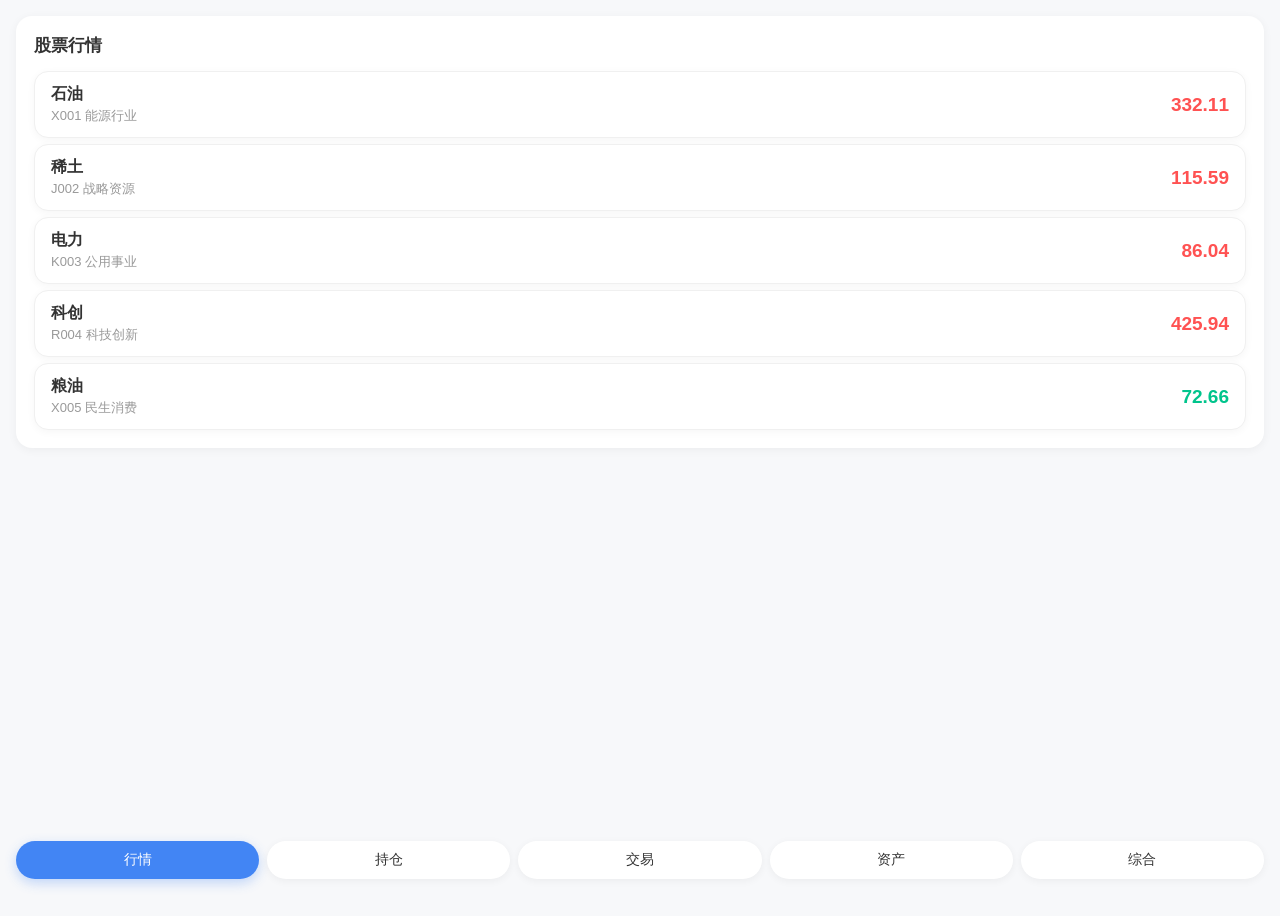
==== commit c66faf4f: "Add files via upload" ====
--- a/game2.html
+++ b/game2.html
@@ -2051,20 +2051,45 @@
                 else if (p.leverage === 1 && p.direction === "long") tag = '<span style="background:#00c48c;color:#fff;border-radius:4px;padding:1px 5px;font-size:11px;margin-left:4px;">现货</span>';
                 else tag = '<span style="background:#607d8b;color:#fff;border-radius:4px;padding:1px 5px;font-size:11px;margin-left:4px;">合约</span>';
                 let liqHtml = '';
-                if (!(p.leverage === 1 && p.direction === "long")) {
-                    const liqPrice = p.direction === "long"
-                        ? p.openPrice * (1 - 1 / p.leverage)
-                        : p.openPrice * (1 + 1 / p.leverage);
-                    const marginAmt = p.margin != null ? p.margin : (p.quantity * p.openPrice / p.leverage);
-                    const marginPct = p.leverage > 1 ? (1 / p.leverage * 100).toFixed(0) + '%' : '100%';
-                    liqHtml = '<div class="history-row" style="margin-top:2px;"><div style="color:#ff9800;">爆仓价：' + liqPrice.toFixed(2) + '</div>'
-                        + '<div style="color:#888;">' + (p.leverage > 1 ? '杠杆：' + p.leverage + 'x&nbsp;·&nbsp;' : '') + '<span style="color:#4285f4;font-weight:600;">保证金 ' + marginPct + '（¥' + fmtNum(marginAmt) + '）</span></div></div>';
-                }
-                html += '<div class="history-item" data-position-id="' + p.id + '">'
-                    + '<div class="history-row"><div style="display:flex;align-items:center;flex-wrap:wrap;gap:2px;"><span style="font-weight:700;">' + stock.name + '</span><span style="color:' + dirColor + ';font-weight:600;margin-left:2px;">' + dirText + '</span>' + tag + '</div><div style="color:#888;">x' + fmtNum(p.quantity) + '</div></div>'
-                    + '<div class="history-row" style="margin-top:4px;"><div>开仓价：<span style="font-weight:600;">' + p.openPrice.toFixed(2) + '</span></div><div>浮盈：<span style="font-weight:700;color:' + (pl >= 0 ? '#00c48c' : '#ff5252') + '">' + (pl >= 0 ? '+' : '') + fmtNum(pl) + '</span></div></div>'
+                if (p.isFutures || (p.leverage && p.leverage > 1)) {
+                    const lev = p.leverage || 1;
+                    let liqPriceStr;
+                    if (lev <= 1) {
+                        liqPriceStr = '—'; // 1x杠杆无爆仓
+                    } else {
+                        const liqPrice = p.direction === "long"
+                            ? p.openPrice * (1 - 1 / lev)
+                            : p.openPrice * (1 + 1 / lev);
+                        liqPriceStr = liqPrice.toFixed(2);
+                    }
+                    const marginAmt = p.margin != null ? p.margin : (p.quantity * p.openPrice / lev);
+                    const marginPct = (1 / lev * 100).toFixed(0) + '%';
+                    liqHtml = '<div style="display:flex;justify-content:space-between;align-items:center;margin-bottom:8px;">'
+                        + '<span style="color:#ff9800;font-size:13px;">爆仓价 <b>' + liqPriceStr + '</b></span>'
+                        + '<span style="font-size:13px;color:#888;">杠杆 <b style="color:#555;">' + lev + 'x</b>'
+                        + '&ensp;<span style="color:#4285f4;font-weight:600;">保证金 ' + marginPct + '（¥' + fmtNum(marginAmt) + '）</span></span>'
+                        + '</div>';
+                }
+                const btnLabel = (!p.isFutures && p.leverage === 1 && p.direction === 'long') ? '卖出' : '平仓';
+                html += '<div class="history-item" data-position-id="' + p.id + '" style="padding:12px 0;">'
+                    // 第一行：股票名 + 方向 + 类型标签 | 数量
+                    + '<div style="display:flex;justify-content:space-between;align-items:center;margin-bottom:6px;">'
+                    +   '<div style="display:flex;align-items:center;gap:4px;flex-wrap:wrap;">'
+                    +     '<span style="font-weight:700;font-size:15px;">' + stock.name + '</span>'
+                    +     '<span style="color:' + dirColor + ';font-weight:700;font-size:13px;">[' + dirText + ']</span>'
+                    +     tag
+                    +   '</div>'
+                    +   '<span style="color:#888;font-size:13px;">×' + fmtNum(p.quantity) + '股</span>'
+                    + '</div>'
+                    // 第二行：开仓价 | 浮盈
+                    + '<div style="display:flex;justify-content:space-between;align-items:center;margin-bottom:' + (liqHtml ? '5px' : '8px') + ';">'
+                    +   '<span style="color:#555;font-size:13px;">开仓价 <b style="color:#222;">' + p.openPrice.toFixed(2) + '</b></span>'
+                    +   '<span style="font-size:13px;">浮盈 <b style="color:' + (pl >= 0 ? '#00c48c' : '#ff5252') + ';">' + (pl >= 0 ? '+' : '') + fmtNum(pl) + '</b></span>'
+                    + '</div>'
+                    // 第三行（仅杠杆仓位）：爆仓价 | 杠杆+保证金
                     + liqHtml
-                    + '<button class="single-close-btn" data-id="' + p.id + '" style="margin-top:8px;">' + ((!p.isFutures && p.leverage===1 && p.direction==='long') ? '卖出' : '平仓') + '</button>'
+                    // 平仓按钮
+                    + '<button class="single-close-btn" data-id="' + p.id + '" style="margin-top:8px;width:100%;">' + btnLabel + '</button>'
                     + '</div>';
             });
             positionListEl.innerHTML = html;
@@ -2846,7 +2871,7 @@
             '宏图新能','鑫源材料','银河航天','泰和生物','东方算力','晶锐光学',
             '远望智能','浩博传媒','铭德精工','天启储能','洲际物流','顺达电商'
         ];
-        const IPO_USED_NAMES = new Set();
+        let IPO_USED_NAMES = new Set();
 
         let ipoActive = null;       // 当前发行中的IPO: {code,name,issuePrice,totalShares,countdown,applicants,frozenCash}
         let ipoHistory = [];        // 申购记录
@@ -2895,6 +2920,8 @@
         }
 
                 function generateIPO() {
+            // 同步已有股票名（包含存档恢复的IPO股票），防止名称重复
+            game.stocks.forEach(s => IPO_USED_NAMES.add(s.name));
             const availNames = IPO_STOCK_NAMES.filter(n => !IPO_USED_NAMES.has(n));
             if (!availNames.length) return;
             const name = availNames[Math.floor(Math.random() * availNames.length)];
@@ -4575,7 +4602,7 @@
             const totalAsset = getTotalAsset();
             el.innerHTML = FUNDS.map(f => {
                 const pos = fundPositions[f.id];
-                const vipBonus = ownedProperties['villa'] ? 0.03 : 0;
+                const vipBonus = ownedProperties["villa"] ? 0.01 : 0;
                 // pos.invested is already compounded (updateFunds reinvests each cycle)
                 const currentVal = pos ? pos.invested : 0;
                 if (f.type === 'commercial') {
@@ -4588,21 +4615,21 @@
                         + '<div style="font-weight:700;font-size:15px;margin-bottom:2px;">' + f.name + '</div>'
                         + '<div style="font-size:12px;color:#888;margin-bottom:6px;">' + f.desc + '</div>'
                         + '<div style="display:flex;justify-content:space-between;font-size:12px;margin-bottom:8px;">'
-                        + '<span>每20秒收益：<span style="color:#00c48c;">+' + (f.rate*100).toFixed(1) + '%</span>' + (ownedProperties['villa'] ? '<span style="color:#ff9800;font-size:11px;"> +贵宾3% = <span style="color:#ff5722;font-weight:700;">' + ((f.rate+0.03)*100).toFixed(1) + '%</span></span>' : '') + '</span>'
-                        + (pos ? '<span style="color:#4285f4;">持有中：¥' + currentVal.toFixed(0) + '</span>' : '')
+                        + '<span>每20秒收益：<span style="color:#00c48c;">+' + (f.rate*100).toFixed(1) + '%</span>' + (ownedProperties['villa'] ? '<span style="color:#ff9800;font-size:11px;"> +贵宾1% = <span style="color:#ff5722;font-weight:700;">' + ((f.rate+0.01)*100).toFixed(1) + '%</span></span>' : '') + '</span>'
+                        + (pos ? '<span style="color:#4285f4;">持有中：¥' + fmtNum(currentVal) + '</span>' : '')
                         + '</div>'
                         + '<div style="margin-bottom:8px;">'
                         + '<div style="display:flex;justify-content:space-between;font-size:12px;color:#555;margin-bottom:4px;">'
                         + '<span>投入金额</span>'
-                        + '<span id="' + labelId + '" style="font-weight:700;color:#4285f4;">¥' + defaultAmt.toLocaleString() + ' (' + defaultPct + '%)</span>'
+                        + '<span id="' + labelId + '" style="font-weight:700;color:#4285f4;">¥' + fmtNum(defaultAmt) + ' (' + defaultPct + '%)</span>'
                         + '</div>'
                         + '<input type="range" id="' + sliderId + '" min="5" max="100" step="5" value="' + defaultPct + '" '
                         + 'style="width:100%;accent-color:#4285f4;cursor:pointer;" '
-                        + 'oninput="(function(){var pct=this.value;var cash=window._gameCash||0;var ta=window._totalAsset||0;var mx=Math.floor(Math.min(cash,ta)/100)*100;var amt=Math.max(' + f.minInvest + ',Math.floor(mx*pct/100/100)*100);document.getElementById(\'' + labelId + '\').textContent=\'¥\'+amt.toLocaleString()+\'(\'+pct+\'%)\';}).call(this)">'
+                        + 'oninput="(function(){var pct=this.value;var cash=window._gameCash||0;var ta=window._totalAsset||0;var mx=Math.floor(Math.min(cash,ta)/100)*100;var amt=Math.max(' + f.minInvest + ',Math.floor(mx*pct/100/100)*100);var s=amt>=1e8?(amt/1e8).toFixed(1)+\'亿\':amt>=1e4?(amt/1e4).toFixed(1)+\'万\':amt.toFixed(2);document.getElementById(\'' + labelId + '\').textContent=\'¥\'+s+\'(\'+pct+\'%)\';}).call(this)">'
                         + '</div>'
                         + '<div style="display:flex;gap:8px;">'
                         + '<button onclick="window.buyFundSlider(\'' + f.id + '\',' + f.minInvest + ',\'' + sliderId + '\')" class="btn btn-primary" style="flex:1;padding:9px;">投入</button>'
-                        + (pos ? '<button onclick="window.redeemFund(\'' + f.id + '\')" class="btn btn-danger" style="flex:1;padding:9px;">赎回 ¥' + currentVal.toFixed(0) + '</button>' : '')
+                        + (pos ? '<button onclick="window.redeemFund(\'' + f.id + '\')" class="btn btn-danger" style="flex:1;padding:9px;">赎回 ¥' + fmtNum(currentVal) + '</button>' : '')
                         + '</div></div>';
                 } else {
                     const csliderId = 'charity-slider';
@@ -4613,14 +4640,14 @@
                     return '<div class="history-item">'
                         + '<div style="font-weight:700;font-size:15px;margin-bottom:2px;">' + f.name + '</div>'
                         + '<div style="font-size:12px;color:#888;margin-bottom:4px;">' + f.desc + '</div>'
-                        + '<div style="font-size:12px;color:#e91e63;margin-bottom:10px;">❤️ 累计捐款：¥' + charityTotal.toLocaleString() + '</div>'
+                        + '<div style="font-size:12px;color:#e91e63;margin-bottom:10px;">❤️ 累计捐款：¥' + fmtNum(charityTotal) + '</div>'
                         + '<div style="display:flex;justify-content:space-between;font-size:12px;color:#555;margin-bottom:4px;">'
                         + '<span>捐款金额</span>'
-                        + '<span id="' + clabelId + '" style="font-weight:700;color:#e91e63;">¥' + cdefaultAmt.toLocaleString() + ' (' + cdefaultPct + '%)</span>'
+                        + '<span id="' + clabelId + '" style="font-weight:700;color:#e91e63;">¥' + fmtNum(cdefaultAmt) + ' (' + cdefaultPct + '%)</span>'
                         + '</div>'
                         + '<input type="range" id="' + csliderId + '" min="1" max="100" step="1" value="' + cdefaultPct + '" '
                         + 'style="width:100%;accent-color:#e91e63;cursor:pointer;margin-bottom:10px;" '
-                        + 'oninput="(function(){var pct=this.value;var cash=window._gameCash||0;var mx=Math.floor(cash/100)*100;var amt=Math.max(100,Math.floor(mx*pct/100/100)*100);document.getElementById(\'charity-label\').textContent=\'¥\'+amt.toLocaleString()+\'(\'+pct+\'%)\';}).call(this)">'
+                        + 'oninput="(function(){var pct=this.value;var cash=window._gameCash||0;var mx=Math.floor(cash/100)*100;var amt=Math.max(100,Math.floor(mx*pct/100/100)*100);var s=amt>=1e8?(amt/1e8).toFixed(1)+\'亿\':amt>=1e4?(amt/1e4).toFixed(1)+\'万\':amt.toFixed(2);document.getElementById(\'charity-label\').textContent=\'¥\'+s+\'(\'+pct+\'%)\';}).call(this)">'
                         + '<button onclick="window.donateCharitySlider()" class="btn btn-primary" style="width:100%;padding:10px;background:#e91e63;">❤️ 确认捐款</button>'
                         + '</div>';
                 }
@@ -4686,7 +4713,7 @@
                 if (!pos || pos.invested <= 0) return;
                 const f = FUNDS.find(x => x.id === id);
                 if (!f || f.type !== 'commercial' || f.rate <= 0) return;
-                const vipBonus = ownedProperties['villa'] ? 0.03 : 0;
+                const vipBonus = ownedProperties["villa"] ? 0.01 : 0;
                 // Payout = invested × (rate + vipBonus) each cycle
                 const payout = pos.invested * (f.rate + vipBonus);
                 pos.invested += payout; // reinvest: compound growth
@@ -4712,22 +4739,32 @@
             el.innerHTML = '<div class="card" style="margin:0 0 12px;">'
                 + '<div class="card-title">贵宾资格</div>'
                 + (hasVilla
-                    ? '<div style="color:#00c48c;font-weight:700;font-size:15px;">✅ 贵宾会员</div><div style="color:#888;font-size:12px;margin-top:6px;">每60秒自动赠送📱手机17（¥12,000）存入仓库</div>'
+                    ? '<div style="color:#00c48c;font-weight:700;font-size:15px;">✅ 贵宾会员</div><div style="color:#888;font-size:12px;margin-top:6px;">每60秒随机赠送一只股票500股现货</div>'
                     : '<div style="color:#999;font-size:14px;">需购买顶级别墅方可解锁</div><div style="color:#4285f4;margin-top:6px;font-size:12px;">→ 综合 > 房产投资 > 顶级别墅</div>')
                 + '</div><div class="card" style="margin:0;"><div class="card-title">贵宾专属福利</div>'
-                + '<div style="font-size:14px;color:#555;line-height:2.2;">👑 期货杠杆解锁50倍<br>📱 每60秒手机17 x1（售¥12,000）<br>📊 理财利率额外+3%<br>💳 交易手续费减少0.2%</div></div>';
+                + '<div style="font-size:14px;color:#555;line-height:2.2;">👑 期货杠杆解锁50倍<br>🎁 每60秒随机赠送1只股票500股现货<br>📊 理财利率额外+1%<br>💳 交易手续费减少0.2%</div></div>';
         }
         function processVipBenefit() {
             if (!ownedProperties['villa']) return;
             vipAppleTimer++;
-            if (vipAppleTimer >= 12) { vipAppleTimer = 0; addToWarehouse('📱 手机17', 1, 12000, '📱'); }
+            if (vipAppleTimer >= 12) {
+                vipAppleTimer = 0;
+                // 随机赠送一只股票500股现货
+                const stock = game.stocks[Math.floor(Math.random() * game.stocks.length)];
+                const giftQty = 500;
+                const posId = 'vip_' + Date.now();
+                game.positions.push({ id: posId, code: stock.code, direction: 'long', quantity: giftQty, openPrice: stock.price, leverage: 1 });
+                const ev = { tag: 'bull', label: '贵宾福利', text: `🎁 贵宾福利：赠送 ${stock.name} ×${giftQty}股（均价¥${stock.price.toFixed(2)}）`, time: new Date().toLocaleTimeString(), impact: 0 };
+                newsHistory.unshift(ev); if (newsHistory.length > 30) newsHistory.pop(); latestNews = ev;
+                updateAsset(); renderPosition();
+            }
         }
 
         // ==================== 别墅购买 ====================
         window.buyVilla = function() {
             if (game.cash < 20000000) { alert('需要¥2000万现金购买顶级别墅'); return; }
             if (ownedProperties['villa']) { alert('已拥有顶级别墅'); return; }
-            if (!confirm('确认花费 ¥2000万购买顶级别墅？\n解锁：50x杠杆 + 贵宾服务 + 每分钟获得手机17')) return;
+            if (!confirm('确认花费 ¥2000万购买顶级别墅？\n解锁：50x杠杆 + 贵宾服务 + 每分钟赠送随机股票500股')) return;
             game.cash -= 20000000;
             ownedProperties['villa'] = { owned: true };
             updateAsset(); renderProperties();
